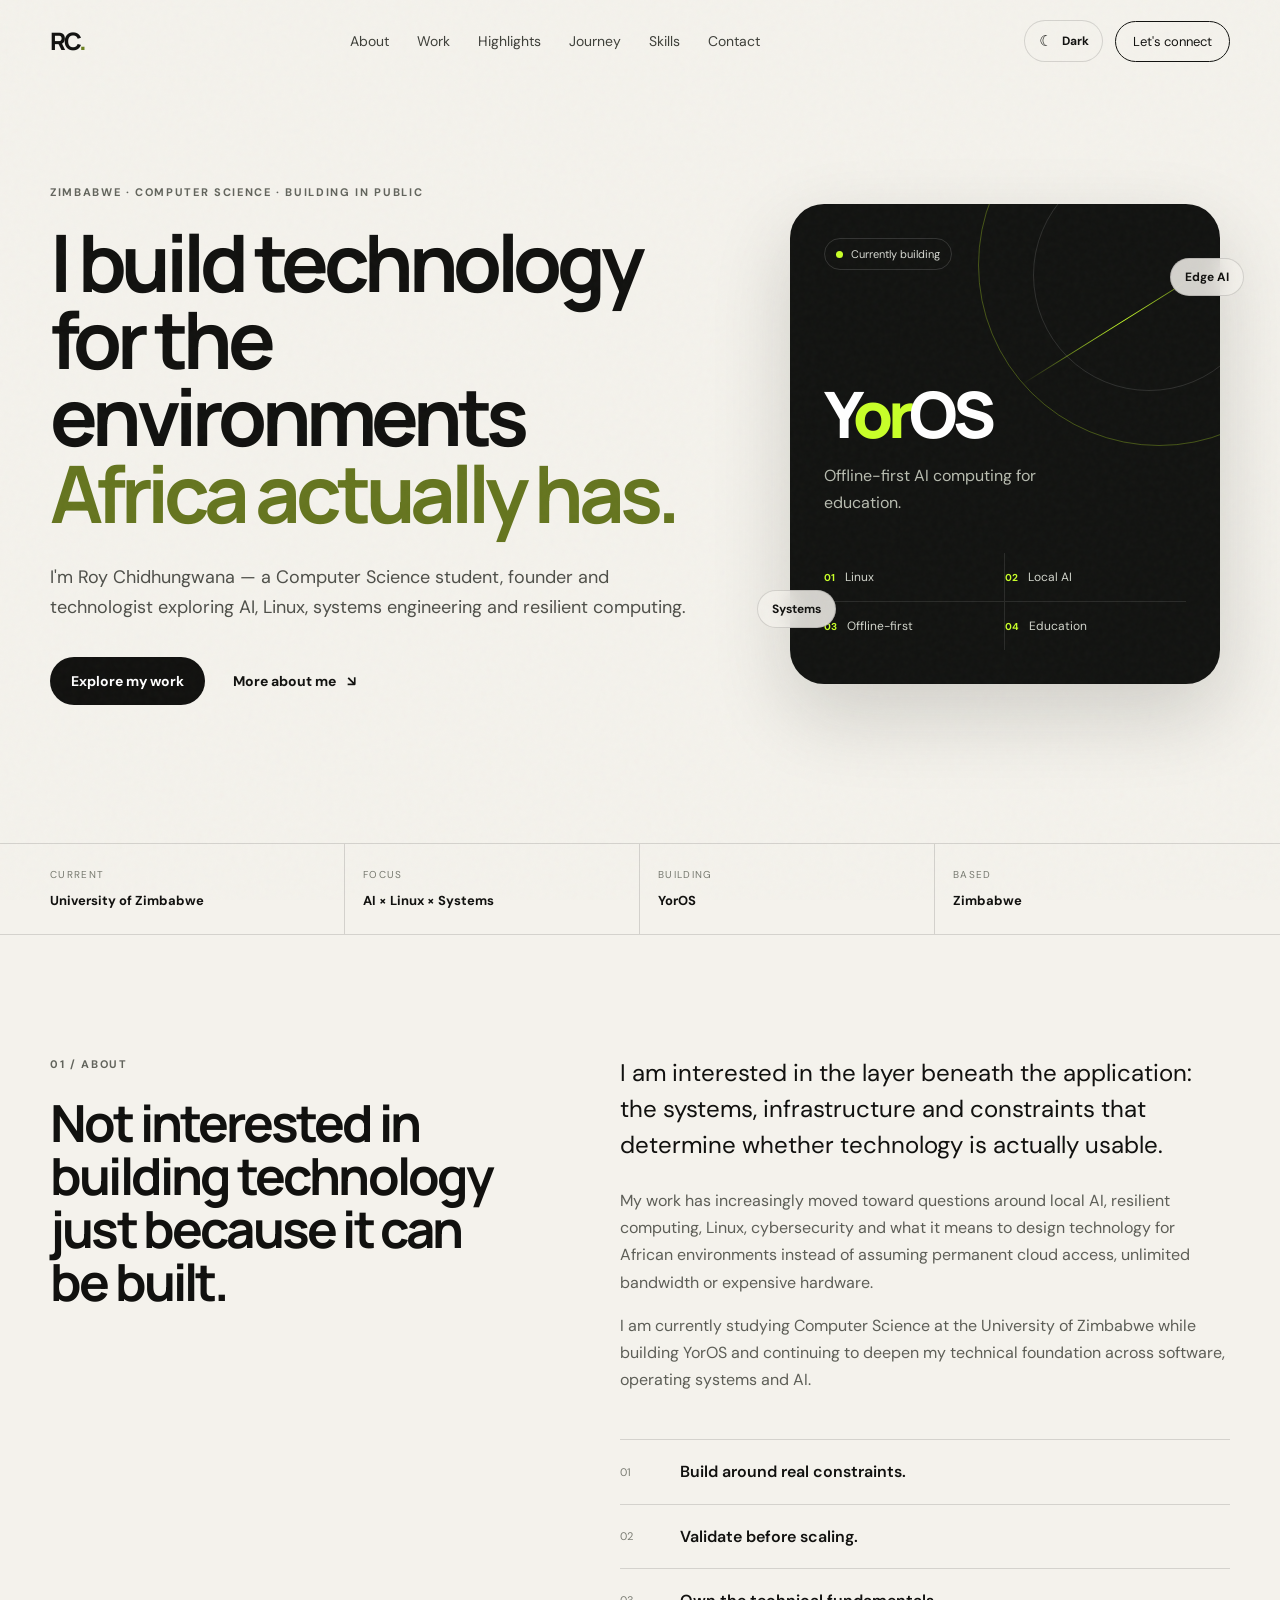
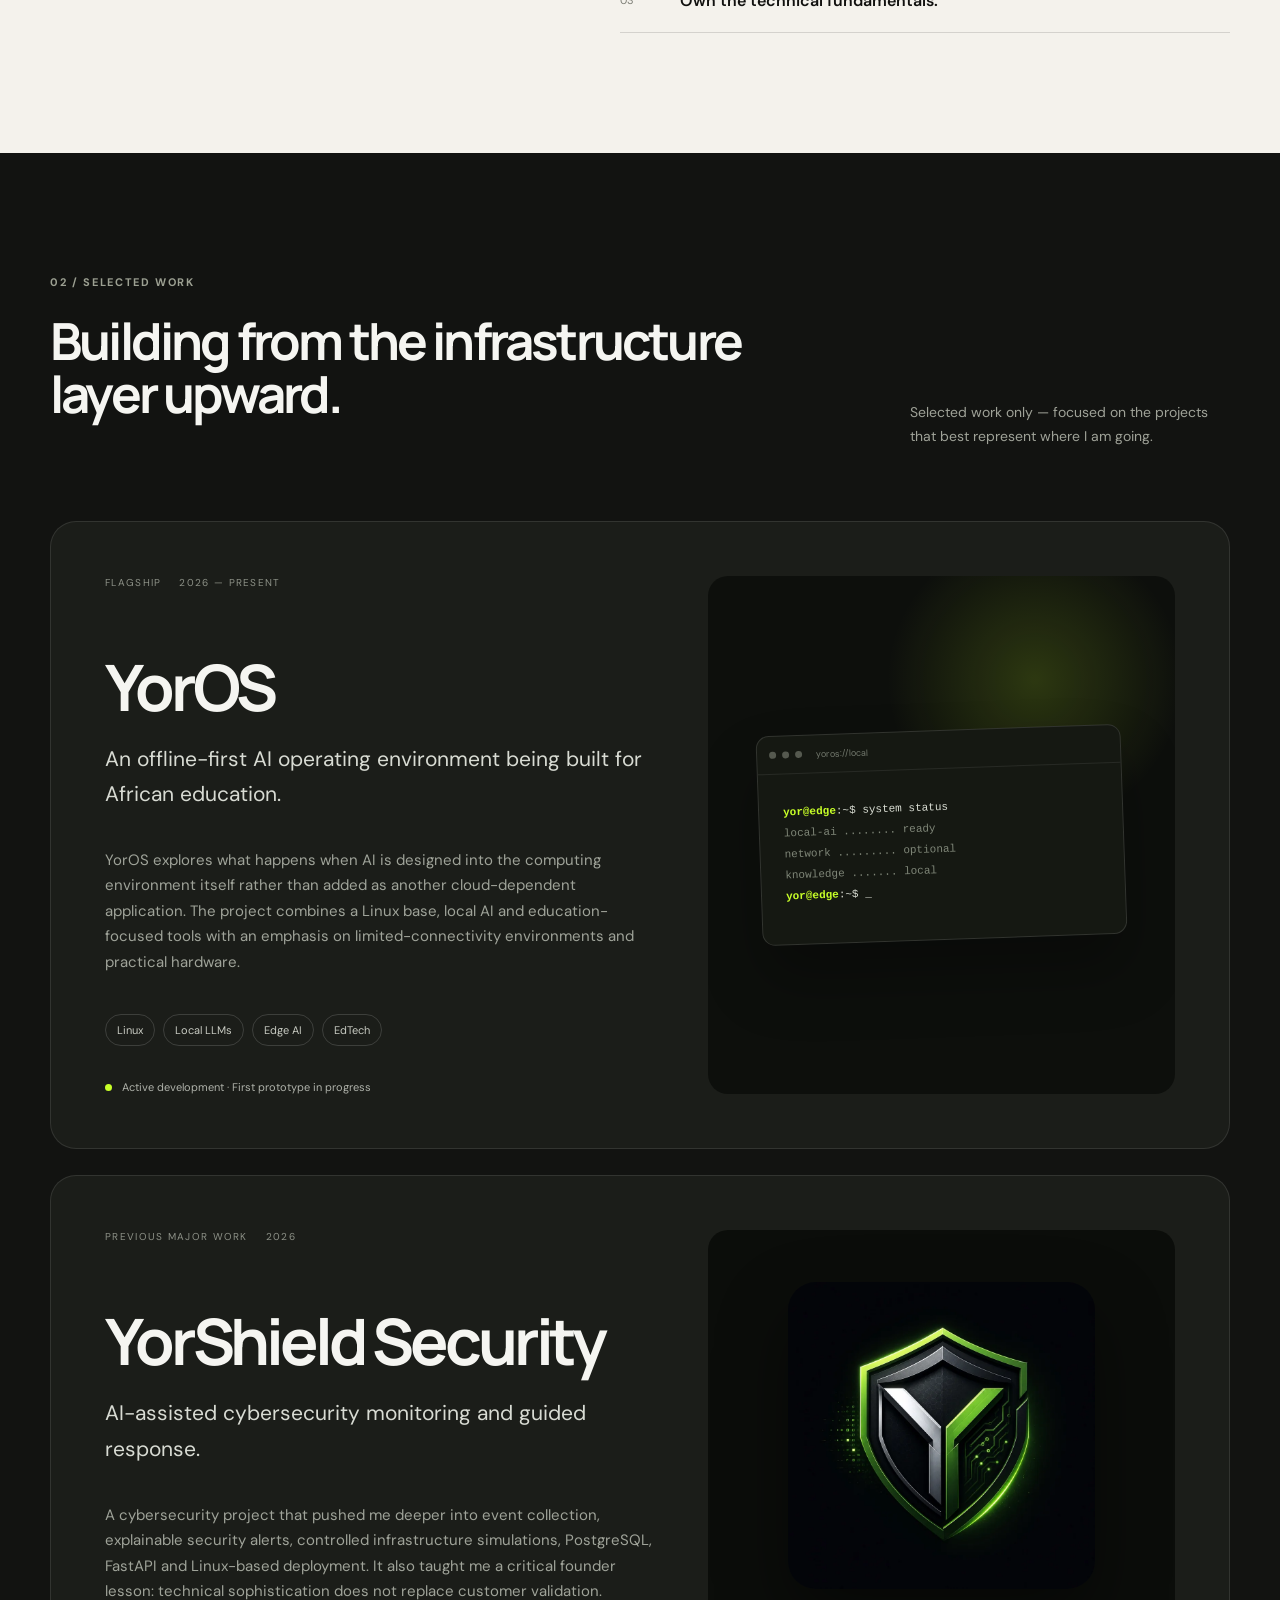
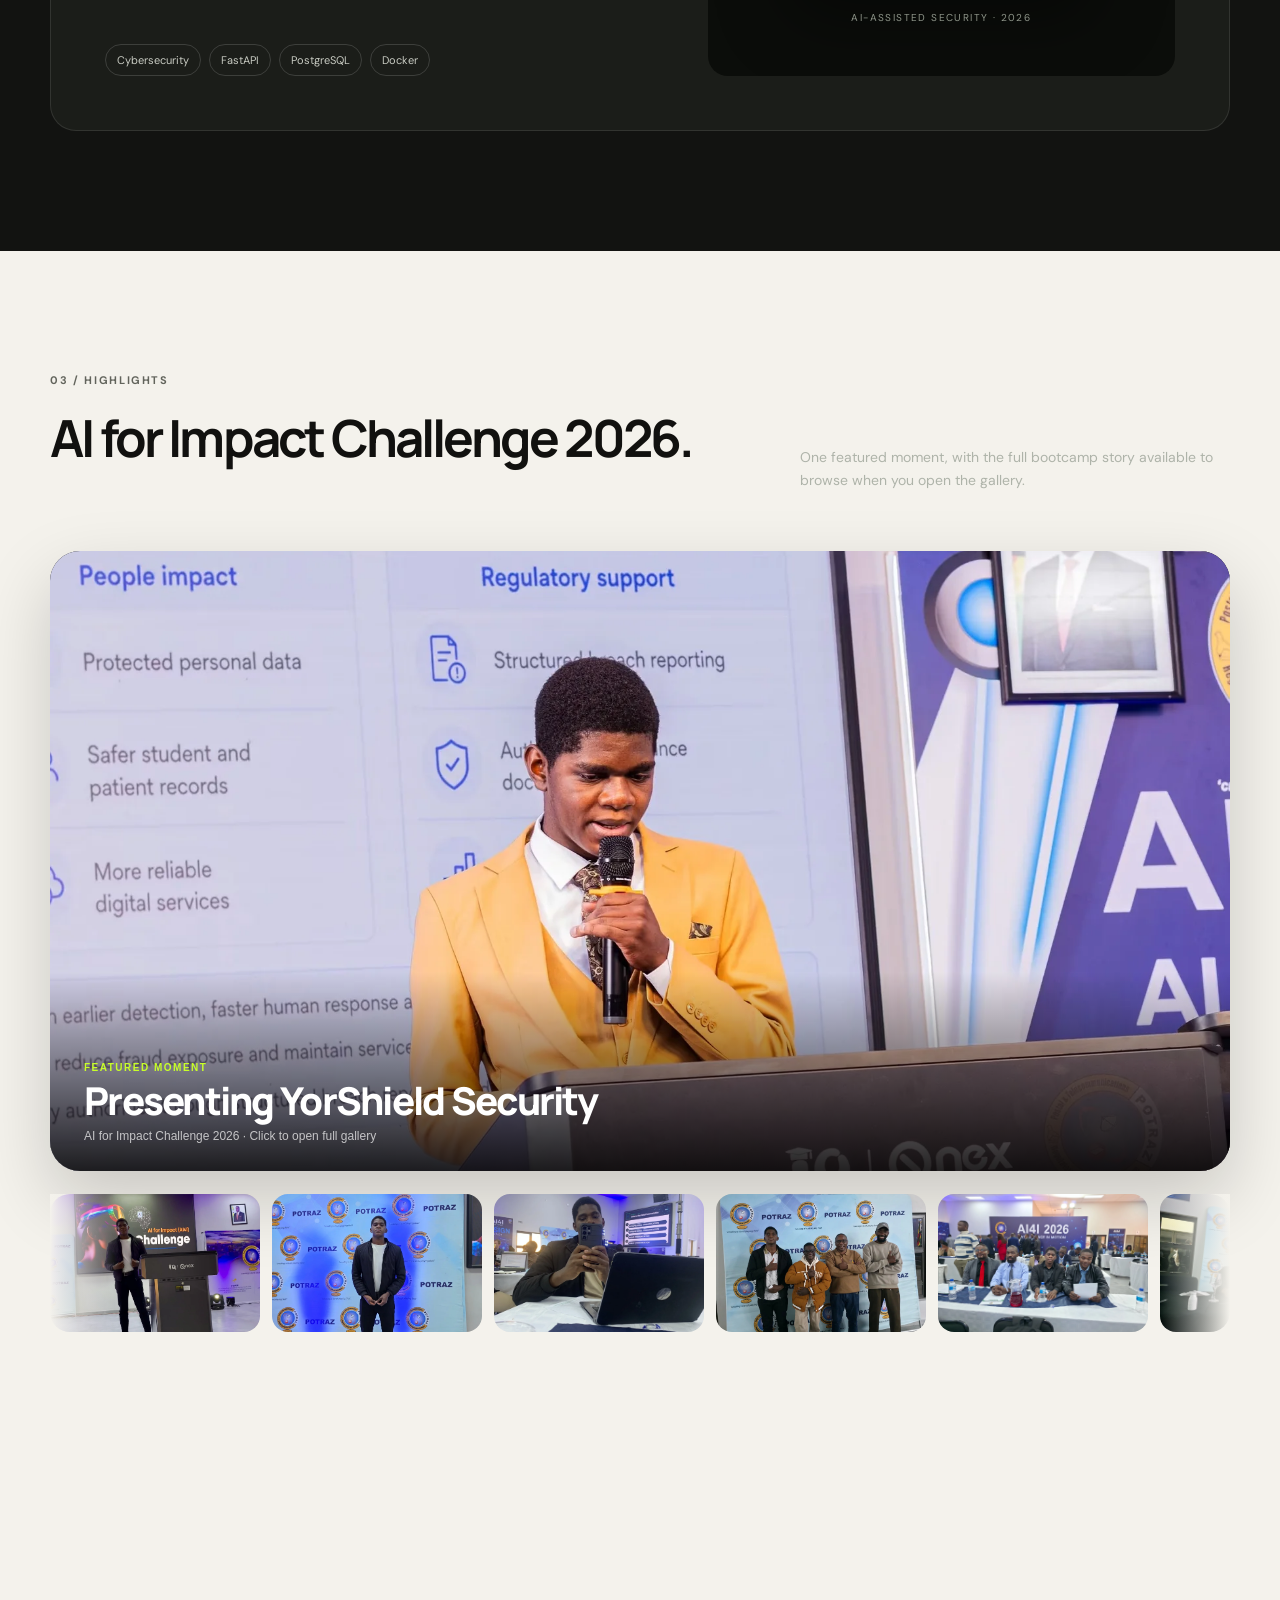
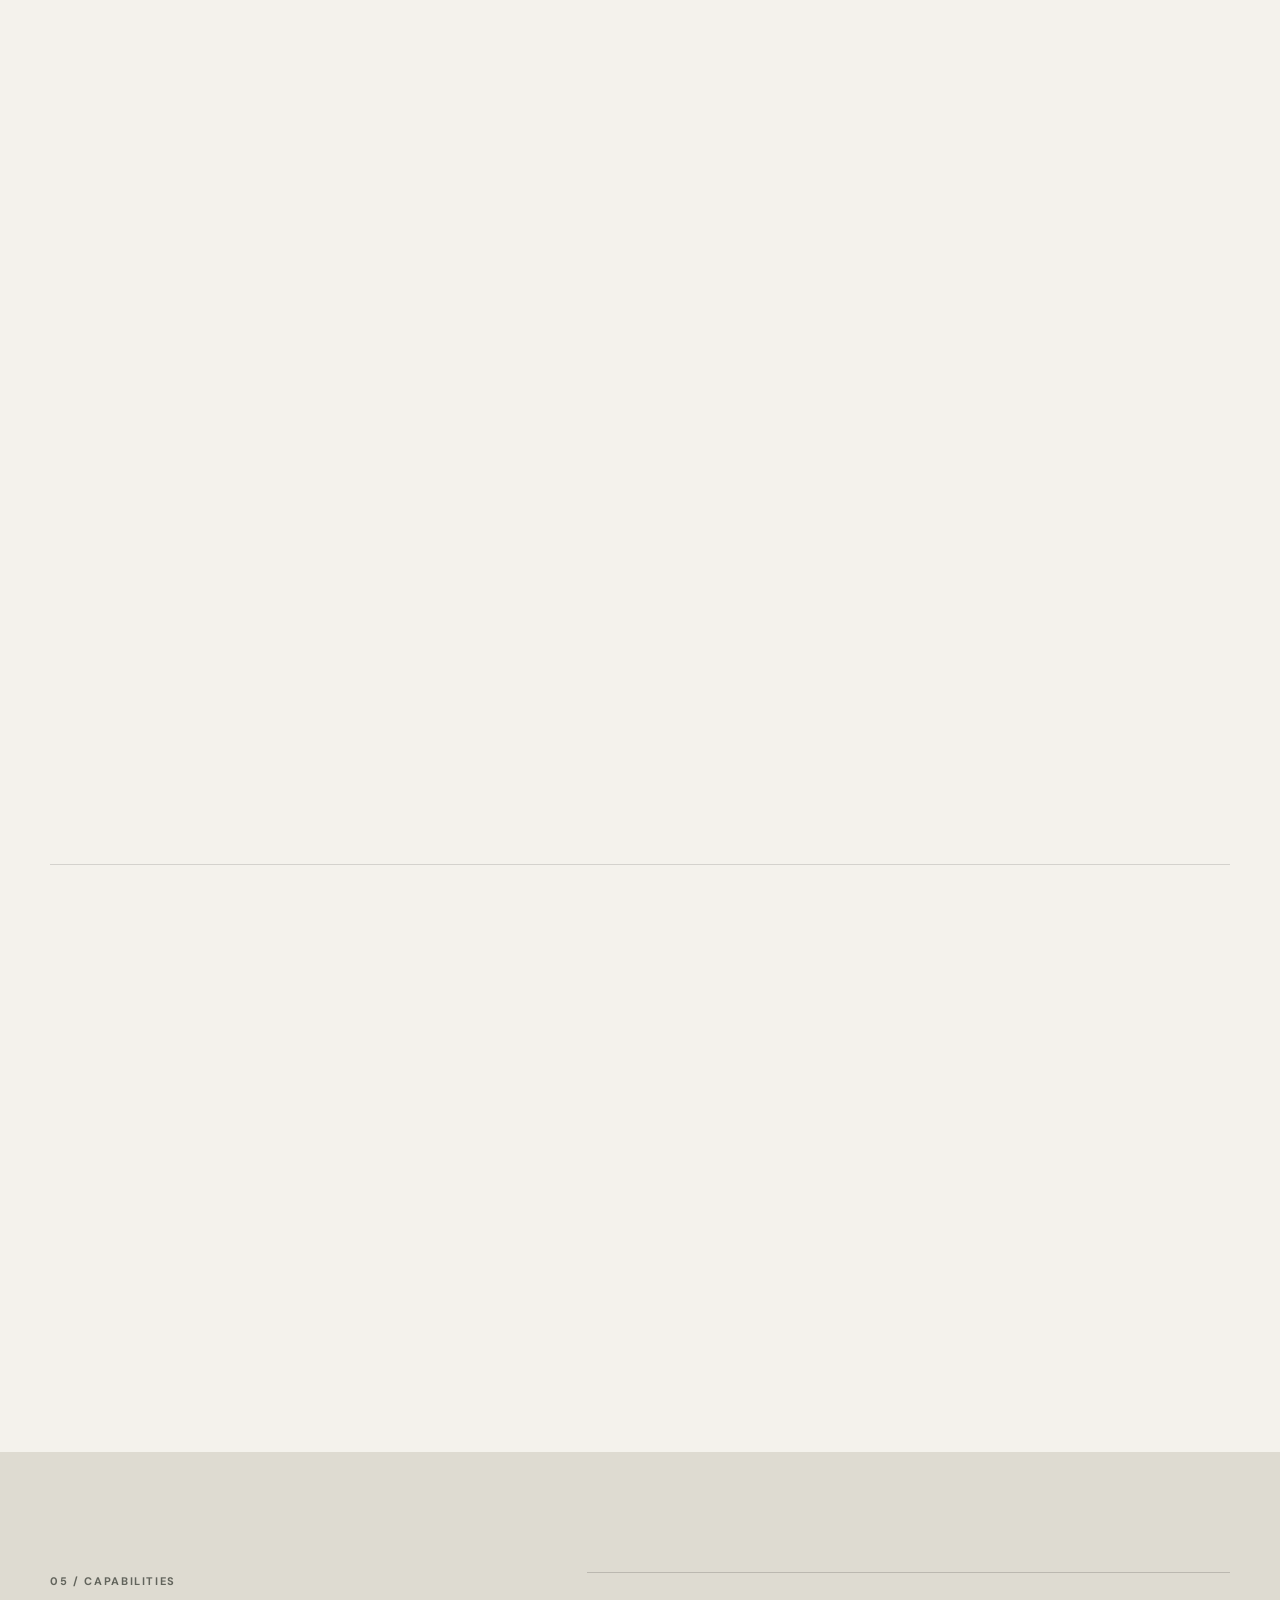
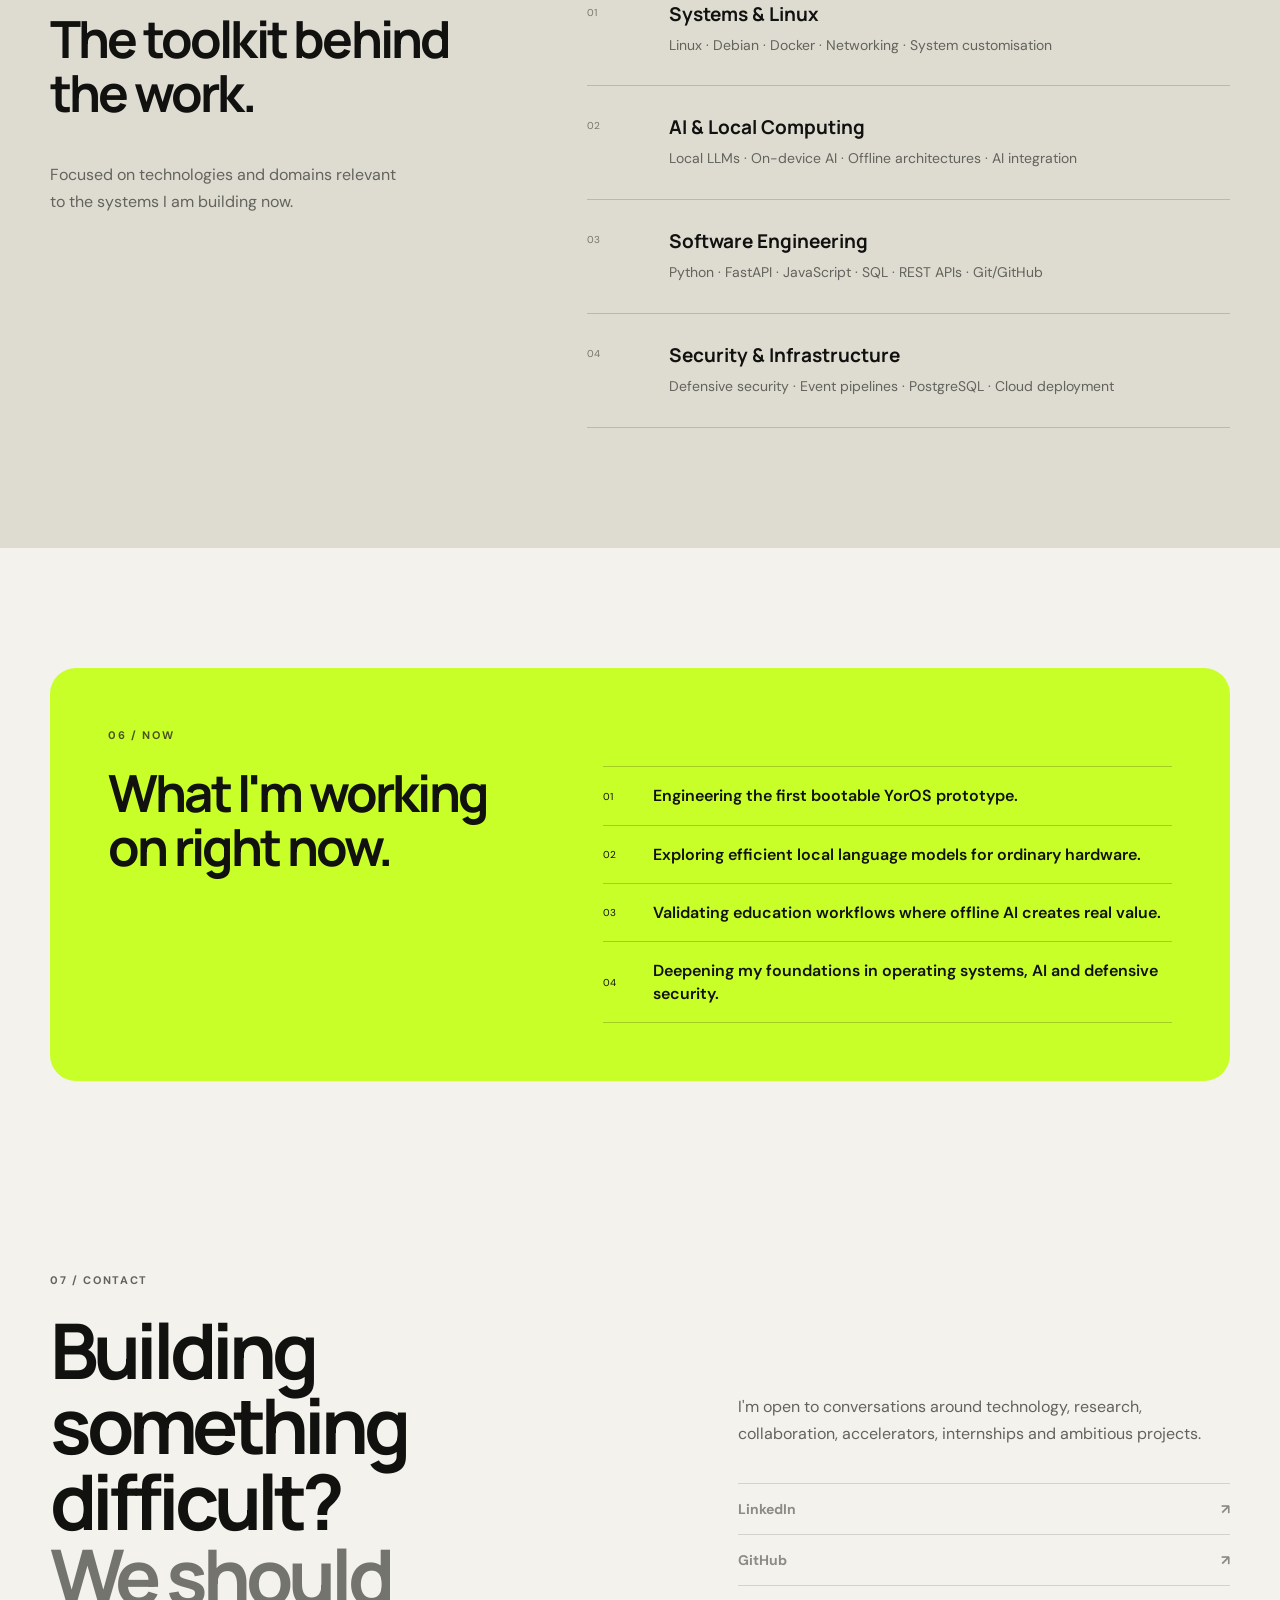
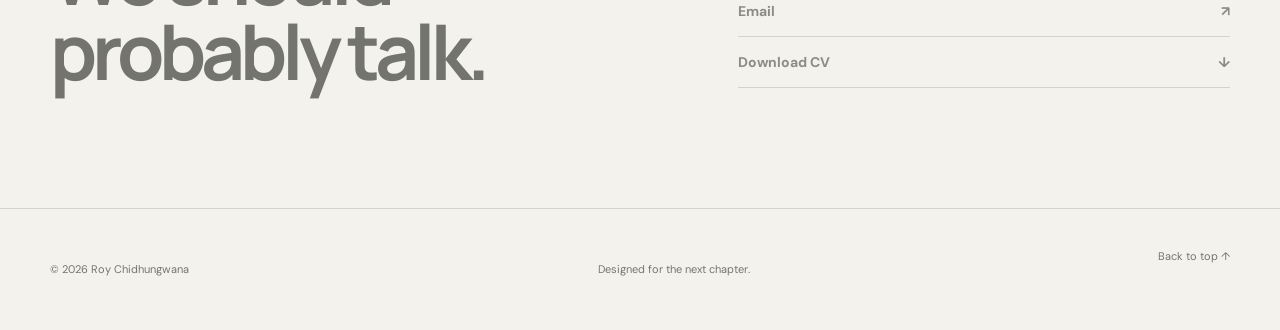
==== index.html @ 106168e7 "Add files via upload" ====
<!doctype html>
<html lang="en">
<head>
  <meta charset="utf-8" />
  <meta name="viewport" content="width=device-width, initial-scale=1" />
  <meta name="description" content="Roy Chidhungwana — Computer Science student, founder and technologist building AI, Linux and systems products for African contexts." />
  <meta name="theme-color" content="#0a0a0a" />
  <title>Roy Chidhungwana — Builder, Founder & Computer Science Student</title>
  <link rel="preconnect" href="https://fonts.googleapis.com">
  <link rel="preconnect" href="https://fonts.gstatic.com" crossorigin>
  <link href="https://fonts.googleapis.com/css2?family=DM+Sans:wght@400;500;600;700&family=Manrope:wght@500;600;700;800&display=swap" rel="stylesheet">
  <script>
    (() => {
      try {
        const saved = localStorage.getItem('roy-portfolio-theme');
        const preferred = saved || (window.matchMedia('(prefers-color-scheme: dark)').matches ? 'dark' : 'light');
        document.documentElement.dataset.theme = preferred;
      } catch (_) {
        document.documentElement.dataset.theme = 'light';
      }
    })();
  </script>
  <link rel="stylesheet" href="styles.css" />
</head>
<body>
  <div class="noise" aria-hidden="true"></div>

  <header class="site-header" id="top">
    <div class="container nav-wrap">
      <a class="brand" href="#top" aria-label="Roy Chidhungwana home">RC<span>.</span></a>
      <nav class="desktop-nav" aria-label="Primary navigation">
        <a href="#about">About</a>
        <a href="#work">Work</a>
        <a href="#highlights">Highlights</a>
        <a href="#journey">Journey</a>
        <a href="#skills">Skills</a>
        <a href="#contact">Contact</a>
      </nav>
      <div class="nav-actions">
        <button class="theme-toggle" id="themeToggle" type="button" aria-label="Toggle dark theme" title="Toggle dark theme">
          <span class="theme-icon" aria-hidden="true">◐</span>
          <span class="theme-label">Theme</span>
        </button>
        <a class="nav-cta" href="#contact">Let's connect</a>
      </div>
      <button class="menu-btn" aria-label="Open navigation" aria-expanded="false">
        <span></span><span></span>
      </button>
    </div>
    <div class="mobile-panel" aria-hidden="true">
      <a href="#about">About</a>
      <a href="#work">Work</a>
      <a href="#highlights">Highlights</a>
      <a href="#journey">Journey</a>
      <a href="#skills">Skills</a>
      <a href="#contact">Contact</a>
      <button class="theme-toggle mobile-theme-toggle" id="mobileThemeToggle" type="button" aria-label="Toggle dark theme">
        <span class="theme-icon" aria-hidden="true">◐</span>
        <span class="theme-label">Toggle theme</span>
      </button>
    </div>
  </header>

  <main>
    <section class="hero section-pad">
      <div class="container hero-grid">
        <div class="hero-copy reveal">
          <p class="eyebrow">Zimbabwe · Computer Science · Building in public</p>
          <h1>I build technology<br>for the environments<br><span>Africa actually has.</span></h1>
          <p class="hero-lede">I'm Roy Chidhungwana — a Computer Science student, founder and technologist exploring AI, Linux, systems engineering and resilient computing.</p>
          <div class="hero-actions">
            <a class="button primary" href="#work">Explore my work</a>
            <a class="button text" href="#about">More about me <span>↘</span></a>
          </div>
        </div>

        <div class="hero-visual reveal" aria-label="Current focus: YorOS">
          <div class="orbital-card">
            <div class="signal-line"></div>
            <div class="status-pill"><span class="pulse"></span> Currently building</div>
            <div class="os-mark">Y<span>or</span>OS</div>
            <p>Offline-first AI computing for education.</p>
            <div class="capability-grid">
              <div><strong>01</strong><span>Linux</span></div>
              <div><strong>02</strong><span>Local AI</span></div>
              <div><strong>03</strong><span>Offline-first</span></div>
              <div><strong>04</strong><span>Education</span></div>
            </div>
          </div>
          <div class="float-chip chip-one">Edge AI</div>
          <div class="float-chip chip-two">Systems</div>
        </div>
      </div>
    </section>

    <section class="proof-strip" aria-label="Profile highlights">
      <div class="container proof-grid">
        <div><span>Current</span><strong>University of Zimbabwe</strong></div>
        <div><span>Focus</span><strong>AI × Linux × Systems</strong></div>
        <div><span>Building</span><strong>YorOS</strong></div>
        <div><span>Based</span><strong>Zimbabwe</strong></div>
      </div>
    </section>

    <section class="about section-pad" id="about">
      <div class="container two-col">
        <div class="section-heading reveal">
          <p class="eyebrow">01 / About</p>
          <h2>Not interested in building technology just because it can be built.</h2>
        </div>
        <div class="about-copy reveal">
          <p class="lead">I am interested in the layer beneath the application: the systems, infrastructure and constraints that determine whether technology is actually usable.</p>
          <p>My work has increasingly moved toward questions around local AI, resilient computing, Linux, cybersecurity and what it means to design technology for African environments instead of assuming permanent cloud access, unlimited bandwidth or expensive hardware.</p>
          <p>I am currently studying Computer Science at the University of Zimbabwe while building YorOS and continuing to deepen my technical foundation across software, operating systems and AI.</p>
          <div class="principles">
            <div><span>01</span><p>Build around real constraints.</p></div>
            <div><span>02</span><p>Validate before scaling.</p></div>
            <div><span>03</span><p>Own the technical fundamentals.</p></div>
          </div>
        </div>
      </div>
    </section>

    <section class="work section-pad" id="work">
      <div class="container">
        <div class="section-heading work-heading reveal">
          <div>
            <p class="eyebrow">02 / Selected work</p>
            <h2>Building from the infrastructure layer upward.</h2>
          </div>
          <p>Selected work only — focused on the projects that best represent where I am going.</p>
        </div>

        <article class="project flagship reveal">
          <div class="project-copy">
            <div class="project-meta"><span>Flagship</span><span>2026 — Present</span></div>
            <h3>YorOS</h3>
            <p class="project-tagline">An offline-first AI operating environment being built for African education.</p>
            <p>YorOS explores what happens when AI is designed into the computing environment itself rather than added as another cloud-dependent application. The project combines a Linux base, local AI and education-focused tools with an emphasis on limited-connectivity environments and practical hardware.</p>
            <div class="tag-row">
              <span>Linux</span><span>Local LLMs</span><span>Edge AI</span><span>EdTech</span>
            </div>
            <div class="project-status"><span class="pulse"></span> Active development · First prototype in progress</div>
          </div>
          <div class="project-art yoros-art" aria-hidden="true">
            <div class="terminal-window">
              <div class="terminal-top"><i></i><i></i><i></i><span>yoros://local</span></div>
              <div class="terminal-body">
                <p><b>yor@edge</b>:~$ system status</p>
                <p class="muted">local-ai ........ ready</p>
                <p class="muted">network ......... optional</p>
                <p class="muted">knowledge ....... local</p>
                <p><b>yor@edge</b>:~$ <span class="cursor">_</span></p>
              </div>
            </div>
          </div>
        </article>

        <article class="project secondary reveal">
          <div class="project-copy">
            <div class="project-meta"><span>Previous major work</span><span>2026</span></div>
            <h3>YorShield Security</h3>
            <p class="project-tagline">AI-assisted cybersecurity monitoring and guided response.</p>
            <p>A cybersecurity project that pushed me deeper into event collection, explainable security alerts, controlled infrastructure simulations, PostgreSQL, FastAPI and Linux-based deployment. It also taught me a critical founder lesson: technical sophistication does not replace customer validation.</p>
            <div class="tag-row">
              <span>Cybersecurity</span><span>FastAPI</span><span>PostgreSQL</span><span>Docker</span>
            </div>
          </div>
          <div class="project-art shield-art">
            <img class="yorshield-logo" src="assets/yorshield-logo.webp" alt="YorShield Security logo" loading="lazy" />
            <div class="logo-caption">AI-assisted security · 2026</div>
          </div>
        </article>
      </div>
    </section>

    <section class="highlights section-pad" id="highlights">
      <div class="container">
        <div class="section-heading highlight-heading reveal">
          <div>
            <p class="eyebrow">03 / Highlights</p>
            <h2>AI for Impact Challenge 2026.</h2>
          </div>
          <p>One featured moment, with the full bootcamp story available to browse when you open the gallery.</p>
        </div>

        <div class="bootcamp-showcase reveal">
          <button class="bootcamp-feature" type="button" data-gallery="bootcamp" data-gallery-index="0" aria-label="Open AI for Impact bootcamp gallery">
            <img src="assets/bootcamp-stage.webp" alt="Roy presenting YorShield Security at the AI for Impact Challenge" />
            <span class="feature-overlay">
              <span class="feature-kicker">Featured moment</span>
              <strong>Presenting YorShield Security</strong>
              <small>AI for Impact Challenge 2026 · Click to open full gallery</small>
            </span>
          </button>

          <div class="reel-shell" aria-label="AI for Impact photo reel">
            <div class="reel-fade reel-fade-left" aria-hidden="true"></div>
            <div class="photo-reel" id="photoReel">
              <div class="photo-reel-track">
                <button class="reel-thumb" type="button" data-gallery="bootcamp" data-gallery-index="1"><img src="assets/bootcamp-challenge.webp" alt="Roy at the AI for Impact Challenge venue" loading="lazy"></button>
                <button class="reel-thumb" type="button" data-gallery="bootcamp" data-gallery-index="2"><img src="assets/bootcamp-potraz.webp" alt="Roy at POTRAZ during AI4I 2026" loading="lazy"></button>
                <button class="reel-thumb" type="button" data-gallery="bootcamp" data-gallery-index="3"><img src="assets/bootcamp-working.webp" alt="Roy working during an AI4I bootcamp session" loading="lazy"></button>
                <button class="reel-thumb" type="button" data-gallery="bootcamp" data-gallery-index="4"><img src="assets/bootcamp-group.webp" alt="Roy with fellow AI4I participants" loading="lazy"></button>
                <button class="reel-thumb" type="button" data-gallery="bootcamp" data-gallery-index="5"><img src="assets/ai4i-session-front.webp" alt="Roy seated during an AI4I programme session" loading="lazy"></button>
                <button class="reel-thumb" type="button" data-gallery="bootcamp" data-gallery-index="6"><img src="assets/ai4i-dinner-three.webp" alt="Roy with fellow participants during AI4I 2026" loading="lazy"></button>
                <button class="reel-thumb" type="button" data-gallery="bootcamp" data-gallery-index="7"><img src="assets/ai4i-session-wide.webp" alt="AI4I 2026 programme environment" loading="lazy"></button>
                <button class="reel-thumb" type="button" data-gallery="bootcamp" data-gallery-index="8"><img src="assets/ai4i-dinner-four.webp" alt="Roy networking with fellow participants during AI4I 2026" loading="lazy"></button>

                <button class="reel-thumb reel-clone" type="button" data-gallery="bootcamp" data-gallery-index="1" aria-hidden="true" tabindex="-1"><img src="assets/bootcamp-challenge.webp" alt="" loading="lazy"></button>
                <button class="reel-thumb reel-clone" type="button" data-gallery="bootcamp" data-gallery-index="2" aria-hidden="true" tabindex="-1"><img src="assets/bootcamp-potraz.webp" alt="" loading="lazy"></button>
                <button class="reel-thumb reel-clone" type="button" data-gallery="bootcamp" data-gallery-index="3" aria-hidden="true" tabindex="-1"><img src="assets/bootcamp-working.webp" alt="" loading="lazy"></button>
                <button class="reel-thumb reel-clone" type="button" data-gallery="bootcamp" data-gallery-index="4" aria-hidden="true" tabindex="-1"><img src="assets/bootcamp-group.webp" alt="" loading="lazy"></button>
                <button class="reel-thumb reel-clone" type="button" data-gallery="bootcamp" data-gallery-index="5" aria-hidden="true" tabindex="-1"><img src="assets/ai4i-session-front.webp" alt="" loading="lazy"></button>
                <button class="reel-thumb reel-clone" type="button" data-gallery="bootcamp" data-gallery-index="6" aria-hidden="true" tabindex="-1"><img src="assets/ai4i-dinner-three.webp" alt="" loading="lazy"></button>
                <button class="reel-thumb reel-clone" type="button" data-gallery="bootcamp" data-gallery-index="7" aria-hidden="true" tabindex="-1"><img src="assets/ai4i-session-wide.webp" alt="" loading="lazy"></button>
                <button class="reel-thumb reel-clone" type="button" data-gallery="bootcamp" data-gallery-index="8" aria-hidden="true" tabindex="-1"><img src="assets/ai4i-dinner-four.webp" alt="" loading="lazy"></button>
              </div>
            </div>
            <div class="reel-fade reel-fade-right" aria-hidden="true"></div>
          </div>
        </div>

        <div class="recognition-block reveal">
          <div class="recognition-copy">
            <p class="eyebrow">Recognition</p>
            <h3>YorShield Security</h3>
            <p>Certificate of Appreciation presented for YorShield Security's contribution as an innovator during the AI for Impact Challenge 2026.</p>
            <div class="recognition-meta"><span>31 July 2026</span><span>POTRAZ · AI4I</span></div>
          </div>
          <button class="certificate-feature" type="button" data-gallery="certificate" data-gallery-index="0" aria-label="Open YorShield certificate">
            <img src="assets/yorshield-certificate.webp" alt="Certificate of Appreciation presented to YorShield Security" loading="lazy">
            <span>View certificate ↗</span>
          </button>
        </div>
      </div>
    </section>

    <section class="journey section-pad" id="journey">
      <div class="container">
        <div class="section-heading reveal">
          <p class="eyebrow">04 / Journey</p>
          <h2>A trajectory, not a project dump.</h2>
        </div>
        <div class="timeline">
          <div class="timeline-item reveal">
            <div class="timeline-year">2026</div>
            <div class="timeline-body">
              <h3>University of Zimbabwe</h3>
              <p>Beginning formal Computer Science studies while continuing independent technical work across AI, Linux and systems engineering.</p>
            </div>
          </div>
          <div class="timeline-item reveal">
            <div class="timeline-year">2026</div>
            <div class="timeline-body">
              <h3>AI for Impact Challenge Bootcamp</h3>
              <p>Participated in the 2026 AI for Impact Challenge Bootcamp, working around technology deployment and African problem contexts.</p>
            </div>
          </div>
          <div class="timeline-item reveal">
            <div class="timeline-year">2026</div>
            <div class="timeline-body">
              <h3>YorShield Security</h3>
              <p>Built a substantial cybersecurity prototype and learned first-hand why product validation must develop alongside engineering.</p>
            </div>
          </div>
          <div class="timeline-item reveal">
            <div class="timeline-year">Now</div>
            <div class="timeline-body">
              <h3>Building YorOS</h3>
              <p>Combining Linux, on-device AI and systems thinking into an offline-first computing platform, starting with education.</p>
            </div>
          </div>
        </div>
      </div>
    </section>

    <section class="skills section-pad" id="skills">
      <div class="container skills-grid">
        <div class="section-heading reveal">
          <p class="eyebrow">05 / Capabilities</p>
          <h2>The toolkit behind the work.</h2>
          <p class="section-note">Focused on technologies and domains relevant to the systems I am building now.</p>
        </div>
        <div class="skill-groups reveal">
          <div class="skill-group">
            <span class="skill-no">01</span>
            <div><h3>Systems & Linux</h3><p>Linux · Debian · Docker · Networking · System customisation</p></div>
          </div>
          <div class="skill-group">
            <span class="skill-no">02</span>
            <div><h3>AI & Local Computing</h3><p>Local LLMs · On-device AI · Offline architectures · AI integration</p></div>
          </div>
          <div class="skill-group">
            <span class="skill-no">03</span>
            <div><h3>Software Engineering</h3><p>Python · FastAPI · JavaScript · SQL · REST APIs · Git/GitHub</p></div>
          </div>
          <div class="skill-group">
            <span class="skill-no">04</span>
            <div><h3>Security & Infrastructure</h3><p>Defensive security · Event pipelines · PostgreSQL · Cloud deployment</p></div>
          </div>
        </div>
      </div>
    </section>

    <section class="now section-pad">
      <div class="container now-card reveal">
        <p class="eyebrow">06 / Now</p>
        <div class="now-grid">
          <h2>What I'm working on right now.</h2>
          <div class="now-list">
            <div><span>01</span><p>Engineering the first bootable YorOS prototype.</p></div>
            <div><span>02</span><p>Exploring efficient local language models for ordinary hardware.</p></div>
            <div><span>03</span><p>Validating education workflows where offline AI creates real value.</p></div>
            <div><span>04</span><p>Deepening my foundations in operating systems, AI and defensive security.</p></div>
          </div>
        </div>
      </div>
    </section>

    <section class="contact section-pad" id="contact">
      <div class="container contact-grid reveal">
        <div>
          <p class="eyebrow">07 / Contact</p>
          <h2>Building something difficult?<br><span>We should probably talk.</span></h2>
        </div>
        <div class="contact-side">
          <p>I'm open to conversations around technology, research, collaboration, accelerators, internships and ambitious projects.</p>
          <div class="contact-links">
            <!-- Replace # with your actual URLs before publishing -->
            <a href="#" data-placeholder="true">LinkedIn <span>↗</span></a>
            <a href="#" data-placeholder="true">GitHub <span>↗</span></a>
            <a href="#" data-placeholder="true">Email <span>↗</span></a>
            <a href="#" data-placeholder="true">Download CV <span>↓</span></a>
          </div>
        </div>
      </div>
    </section>
  </main>

  <footer>
    <div class="container footer-wrap">
      <p>© <span id="year"></span> Roy Chidhungwana</p>
      <p>Designed for the next chapter.</p>
      <a href="#top">Back to top ↑</a>
    </div>
  </footer>

  <div class="lightbox" id="lightbox" aria-hidden="true" role="dialog" aria-modal="true" aria-label="Gallery viewer">
    <button class="lightbox-close" type="button" aria-label="Close gallery">×</button>
    <button class="lightbox-nav lightbox-prev" type="button" aria-label="Previous image">‹</button>
    <div class="lightbox-content">
      <div class="lightbox-stage">
        <img id="lightboxImage" src="" alt="" />
      </div>
      <div class="lightbox-info">
        <p id="lightboxCaption"></p>
        <span id="lightboxCounter"></span>
      </div>
      <div class="lightbox-thumbs" id="lightboxThumbs" aria-label="Gallery thumbnails"></div>
    </div>
    <button class="lightbox-nav lightbox-next" type="button" aria-label="Next image">›</button>
  </div>

  <script src="script.js"></script>
</body>
</html>
---- styles.css ----
:root {
  --bg: #f4f2ec;
  --ink: #11110f;
  --muted: #676760;
  --line: rgba(17, 17, 15, 0.14);
  --panel: #e9e6dd;
  --acid: #c8ff28;
  --dark: #121311;
  --dark-2: #1b1d19;
  --max: 1180px;
  --radius: 26px;
}

* { box-sizing: border-box; }
html { scroll-behavior: smooth; }
body {
  margin: 0;
  background: var(--bg);
  color: var(--ink);
  font-family: "DM Sans", system-ui, sans-serif;
  -webkit-font-smoothing: antialiased;
}
body.menu-open { overflow: hidden; }
a { color: inherit; text-decoration: none; }
p { line-height: 1.7; }
.container { width: min(calc(100% - 40px), var(--max)); margin-inline: auto; }
.section-pad { padding: 120px 0; }
.noise {
  position: fixed; inset: 0; pointer-events: none; opacity: .035; z-index: 100;
  background-image: url("data:image/svg+xml,%3Csvg viewBox='0 0 180 180' xmlns='http://www.w3.org/2000/svg'%3E%3Cfilter id='n'%3E%3CfeTurbulence type='fractalNoise' baseFrequency='.88' numOctaves='4' stitchTiles='stitch'/%3E%3C/filter%3E%3Crect width='100%25' height='100%25' filter='url(%23n)' opacity='.8'/%3E%3C/svg%3E");
}

.site-header {
  position: sticky; top: 0; z-index: 50; border-bottom: 1px solid transparent;
  backdrop-filter: blur(16px); transition: .3s ease; background: rgba(244,242,236,.76);
}
.site-header.scrolled { border-color: var(--line); }
.nav-wrap { height: 82px; display: flex; align-items: center; justify-content: space-between; }
.brand { font: 800 24px/1 "Manrope", sans-serif; letter-spacing: -.06em; }
.brand span { color: #6b7f1f; }
.desktop-nav { display: flex; gap: 28px; font-size: 14px; color: #3e3f39; }
.desktop-nav a, .nav-cta { transition: opacity .2s ease; }
.desktop-nav a:hover, .nav-cta:hover { opacity: .55; }
.nav-cta { font-size: 13px; border: 1px solid var(--ink); padding: 11px 17px; border-radius: 999px; }
.menu-btn, .mobile-panel { display: none; }

.hero { padding-top: 82px; min-height: 760px; display: flex; align-items: center; }
.hero-grid { display: grid; grid-template-columns: 1.18fr .82fr; gap: 80px; align-items: center; }
.eyebrow { margin: 0 0 22px; text-transform: uppercase; letter-spacing: .15em; font-size: 11px; font-weight: 700; color: #62645c; }
h1, h2, h3 { font-family: "Manrope", sans-serif; margin-top: 0; }
h1 { font-size: clamp(54px, 6.2vw, 92px); line-height: .97; letter-spacing: -.066em; margin-bottom: 30px; }
h1 span { color: #65751f; }
.hero-lede { font-size: 18px; color: #4e4f49; max-width: 660px; margin-bottom: 34px; }
.hero-actions { display: flex; align-items: center; gap: 28px; }
.button { font-size: 14px; font-weight: 700; }
.button.primary { background: var(--ink); color: white; padding: 15px 21px; border-radius: 999px; }
.button.text span { margin-left: 8px; }
.hero-visual { position: relative; min-height: 500px; display: grid; place-items: center; }
.orbital-card {
  width: min(100%, 430px); min-height: 480px; border-radius: 34px; background: var(--dark); color: white;
  padding: 34px; position: relative; overflow: hidden; box-shadow: 0 30px 80px rgba(17,17,15,.16);
}
.orbital-card::before { content:""; position:absolute; width:360px; height:360px; border:1px solid rgba(200,255,40,.28); border-radius:50%; top:-120px; right:-120px; }
.orbital-card::after { content:""; position:absolute; width:230px; height:230px; border:1px solid rgba(255,255,255,.12); border-radius:50%; top:-45px; right:-45px; }
.signal-line { position:absolute; width:240px; height:1px; background:linear-gradient(90deg,transparent,var(--acid),transparent); transform:rotate(-32deg); top:116px; right:-24px; }
.status-pill { display:inline-flex; align-items:center; gap:8px; border:1px solid rgba(255,255,255,.14); border-radius:999px; padding:8px 11px; font-size:11px; color:#d8dad3; }
.pulse { display:inline-block; width:7px; height:7px; border-radius:50%; background:var(--acid); box-shadow:0 0 0 0 rgba(200,255,40,.4); animation:pulse 2s infinite; }
@keyframes pulse { 70% { box-shadow:0 0 0 8px rgba(200,255,40,0); } 100% { box-shadow:0 0 0 0 rgba(200,255,40,0); } }
.os-mark { margin-top: 112px; font:800 64px/1 "Manrope",sans-serif; letter-spacing:-.08em; }
.os-mark span { color:var(--acid); }
.orbital-card > p { color:#b8bcb0; max-width:250px; }
.capability-grid { display:grid; grid-template-columns:1fr 1fr; gap:1px; background:rgba(255,255,255,.1); position:absolute; left:34px; right:34px; bottom:34px; }
.capability-grid div { background:var(--dark); padding:16px 0; display:flex; align-items:center; gap:10px; }
.capability-grid strong { font-size:10px; color:var(--acid); }
.capability-grid span { font-size:12px; color:#d2d5cc; }
.float-chip { position:absolute; border:1px solid var(--line); background:rgba(244,242,236,.86); backdrop-filter:blur(10px); padding:10px 14px; border-radius:999px; font-size:12px; font-weight:700; }
.chip-one { right:-14px; top:64px; }
.chip-two { left:-22px; bottom:66px; }

.proof-strip { border-top:1px solid var(--line); border-bottom:1px solid var(--line); }
.proof-grid { display:grid; grid-template-columns:repeat(4,1fr); }
.proof-grid div { padding:24px 18px; border-right:1px solid var(--line); }
.proof-grid div:first-child { padding-left:0; }
.proof-grid div:last-child { border-right:0; }
.proof-grid span { display:block; font-size:10px; text-transform:uppercase; letter-spacing:.13em; color:#77796f; margin-bottom:8px; }
.proof-grid strong { font-size:13px; }

.two-col { display:grid; grid-template-columns:.86fr 1.14fr; gap:110px; }
.section-heading h2 { font-size:clamp(38px,4vw,62px); line-height:1.04; letter-spacing:-.055em; max-width:700px; }
.about-copy .lead { font-size:24px; line-height:1.5; color:var(--ink); margin-top:0; }
.about-copy > p:not(.lead) { color:#5d5e57; font-size:16px; }
.principles { margin-top:46px; border-top:1px solid var(--line); }
.principles div { display:grid; grid-template-columns:60px 1fr; align-items:center; border-bottom:1px solid var(--line); }
.principles span { font-size:11px; color:#7b7d74; }
.principles p { margin:18px 0; font-weight:600; }

.work { background:var(--dark); color:#f5f5f1; }
.work .eyebrow { color:#9ca092; }
.work-heading { display:flex; justify-content:space-between; gap:60px; align-items:end; margin-bottom:58px; }
.work-heading > p { color:#9fa298; max-width:320px; font-size:14px; }
.project { display:grid; grid-template-columns:1.08fr .92fr; gap:54px; min-height:520px; padding:54px; border-radius:var(--radius); background:var(--dark-2); border:1px solid rgba(255,255,255,.1); margin-top:26px; }
.project.secondary { min-height:430px; }
.project-copy { display:flex; flex-direction:column; justify-content:center; }
.project-meta { display:flex; gap:18px; font-size:10px; text-transform:uppercase; letter-spacing:.13em; color:#8d9187; margin-bottom:54px; }
.project h3 { font-size:clamp(46px,5vw,74px); letter-spacing:-.065em; margin-bottom:12px; }
.project-tagline { font-size:21px; color:#d8dbd3; max-width:630px; margin:0 0 20px; }
.project-copy > p:not(.project-tagline) { color:#9fa399; max-width:620px; font-size:15px; }
.tag-row { display:flex; flex-wrap:wrap; gap:8px; margin-top:24px; }
.tag-row span { border:1px solid rgba(255,255,255,.15); padding:8px 11px; border-radius:999px; font-size:11px; color:#c8cbc2; }
.project-status { margin-top:34px; font-size:11px; color:#afb2aa; display:flex; align-items:center; gap:10px; }
.project-art { min-height:100%; border-radius:20px; background:#10120e; display:grid; place-items:center; position:relative; overflow:hidden; }
.yoros-art { background:radial-gradient(circle at 70% 20%,rgba(200,255,40,.17),transparent 28%),#0d0f0c; }
.terminal-window { width:78%; background:#151812; border:1px solid rgba(255,255,255,.12); border-radius:13px; overflow:hidden; box-shadow:0 35px 60px rgba(0,0,0,.28); transform:rotate(-2deg); }
.terminal-top { height:38px; display:flex; align-items:center; gap:6px; border-bottom:1px solid rgba(255,255,255,.08); padding:0 12px; }
.terminal-top i { width:7px; height:7px; border-radius:50%; background:#55594f; }
.terminal-top span { margin-left:8px; font-size:9px; color:#73796e; }
.terminal-body { padding:28px 24px 38px; font-family:ui-monospace,SFMono-Regular,Menlo,monospace; font-size:11px; }
.terminal-body p { line-height:1.9; margin:0; color:#d9ddd3; }
.terminal-body b { color:var(--acid); }
.terminal-body .muted { color:#7f8678; }
.cursor { animation:blink 1s step-end infinite; }
@keyframes blink {50%{opacity:0}}
.shield-art { background:radial-gradient(circle,rgba(200,255,40,.08),transparent 44%),#0d0f0c; }
.radar { width:290px; height:290px; border-radius:50%; position:relative; border:1px solid rgba(200,255,40,.14); }
.ring { position:absolute; border:1px solid rgba(200,255,40,.12); border-radius:50%; inset:14%; }
.r2 { inset:29%; }.r3{inset:44%;}
.sweep { position:absolute; left:50%; top:50%; width:42%; height:1px; background:linear-gradient(90deg,var(--acid),transparent); transform-origin:left; animation:sweep 5s linear infinite; }
@keyframes sweep {to{transform:rotate(360deg)}}
.dot { width:7px; height:7px; border-radius:50%; background:var(--acid); position:absolute; box-shadow:0 0 16px rgba(200,255,40,.6); }
.d1{left:32%;top:30%}.d2{right:24%;top:46%}.d3{left:48%;bottom:22%}
.radar-label { position:absolute; left:50%; transform:translateX(-50%); bottom:-54px; width:240px; text-align:center; font-size:9px; text-transform:uppercase; letter-spacing:.13em; color:#72786d; }

.journey .section-heading { margin-bottom:58px; }
.timeline { border-top:1px solid var(--line); }
.timeline-item { display:grid; grid-template-columns:180px 1fr; border-bottom:1px solid var(--line); padding:34px 0; }
.timeline-year { font:700 12px "Manrope"; color:#777970; }
.timeline-body { display:grid; grid-template-columns:.55fr 1fr; gap:60px; }
.timeline-body h3 { font-size:20px; margin:0; }
.timeline-body p { color:#66675f; margin:0; max-width:560px; font-size:14px; }

.skills { background:#dedbd1; }
.skills-grid { display:grid; grid-template-columns:.82fr 1.18fr; gap:90px; }
.section-note { color:#63645e; max-width:360px; }
.skill-groups { border-top:1px solid rgba(17,17,15,.17); }
.skill-group { display:grid; grid-template-columns:60px 1fr; gap:22px; padding:28px 0; border-bottom:1px solid rgba(17,17,15,.17); }
.skill-no { font-size:10px; color:#74766d; padding-top:5px; }
.skill-group h3 { font-size:19px; margin-bottom:7px; }
.skill-group p { color:#62635c; margin:0; font-size:14px; }

.now-card { background:var(--acid); border-radius:var(--radius); padding:58px; }
.now-card .eyebrow { color:#4c531f; }
.now-grid { display:grid; grid-template-columns:.82fr 1.18fr; gap:100px; }
.now-grid h2 { font-size:clamp(38px,4vw,58px); letter-spacing:-.055em; line-height:1.04; }
.now-list { border-top:1px solid rgba(17,17,15,.2); }
.now-list div { display:grid; grid-template-columns:50px 1fr; border-bottom:1px solid rgba(17,17,15,.2); align-items:center; }
.now-list span { font-size:10px; }
.now-list p { margin:17px 0; font-weight:600; line-height:1.45; }

.contact { padding-top:70px; }
.contact-grid { display:grid; grid-template-columns:1.08fr .92fr; gap:110px; align-items:end; }
.contact h2 { font-size:clamp(48px,6vw,82px); line-height:.98; letter-spacing:-.065em; margin-bottom:0; }
.contact h2 span { color:#73746d; }
.contact-side > p { color:#62635d; max-width:500px; }
.contact-links { margin-top:36px; border-top:1px solid var(--line); }
.contact-links a { display:flex; justify-content:space-between; padding:16px 0; border-bottom:1px solid var(--line); font-size:14px; font-weight:700; }
.contact-links a[data-placeholder="true"] { color:#8b8c85; }
footer { padding:40px 0; border-top:1px solid var(--line); }
.footer-wrap { display:flex; justify-content:space-between; gap:20px; color:#74756e; font-size:11px; }

.reveal { opacity:0; transform:translateY(24px); transition:opacity .65s ease, transform .65s ease; }
.reveal.visible { opacity:1; transform:none; }

@media (max-width: 900px) {
  .section-pad { padding:88px 0; }
  .desktop-nav,.nav-cta { display:none; }
  .menu-btn { display:block; background:none; border:0; width:36px; height:36px; position:relative; }
  .menu-btn span { position:absolute; left:6px; right:6px; height:1px; background:var(--ink); transition:.2s; }
  .menu-btn span:first-child{top:13px}.menu-btn span:last-child{top:21px}
  .menu-btn[aria-expanded="true"] span:first-child{transform:rotate(45deg);top:17px}.menu-btn[aria-expanded="true"] span:last-child{transform:rotate(-45deg);top:17px}
  .mobile-panel { position:fixed; inset:82px 0 auto; background:var(--bg); border-top:1px solid var(--line); padding:26px 20px 36px; flex-direction:column; gap:22px; font:700 24px "Manrope"; }
  .mobile-panel.open { display:flex; }
  .hero { padding-top:50px; min-height:auto; }
  .hero-grid,.two-col,.skills-grid,.contact-grid,.now-grid { grid-template-columns:1fr; gap:60px; }
  .hero-visual { min-height:430px; }
  .proof-grid { grid-template-columns:1fr 1fr; }
  .proof-grid div:nth-child(2){border-right:0}.proof-grid div:nth-child(-n+2){border-bottom:1px solid var(--line)}
  .work-heading { display:block; }
  .project { grid-template-columns:1fr; padding:32px; }
  .project-art { min-height:360px; }
  .timeline-item { grid-template-columns:80px 1fr; }
  .timeline-body { grid-template-columns:1fr; gap:9px; }
  .now-card { padding:38px; }
  .contact-side { margin-top:10px; }
}

@media (max-width: 560px) {
  .container { width:min(calc(100% - 28px),var(--max)); }
  .section-pad { padding:72px 0; }
  .nav-wrap { height:72px; }
  .mobile-panel { inset:72px 0 auto; }
  h1 { font-size:48px; }
  .hero-lede { font-size:16px; }
  .hero-actions { align-items:flex-start; flex-direction:column; gap:18px; }
  .hero-visual { min-height:390px; }
  .orbital-card { min-height:380px; padding:25px; }
  .os-mark { margin-top:86px; font-size:52px; }
  .capability-grid { left:25px; right:25px; bottom:25px; }
  .float-chip { display:none; }
  .proof-grid { grid-template-columns:1fr; }
  .proof-grid div { border-right:0; border-bottom:1px solid var(--line); padding-left:0; }
  .proof-grid div:last-child { border-bottom:0; }
  .about-copy .lead { font-size:21px; }
  .project { padding:24px; min-height:auto; }
  .project-meta { margin-bottom:38px; }
  .project-art { min-height:300px; }
  .terminal-window { width:92%; }
  .timeline-item { grid-template-columns:1fr; gap:13px; }
  .skill-group { grid-template-columns:40px 1fr; }
  .now-card { padding:26px; }
  .contact h2 { font-size:48px; }
  .footer-wrap { flex-direction:column; }
}

/* Real media / achievement gallery */
.shield-art {
  background:radial-gradient(circle at 50% 42%,rgba(200,255,56,.10),transparent 38%),#0b0d0a;
  padding:42px;
  align-content:center;
}
.yorshield-logo {
  width:min(80%,390px);
  aspect-ratio:1;
  object-fit:cover;
  border-radius:28px;
  box-shadow:0 30px 70px rgba(0,0,0,.42);
}
.logo-caption {
  margin-top:22px;
  color:#8f958a;
  font-size:10px;
  text-transform:uppercase;
  letter-spacing:.14em;
}
.highlight-heading {
  display:flex;
  align-items:end;
  justify-content:space-between;
  gap:60px;
  margin-bottom:44px;
}
.highlight-heading > p {
  max-width:430px;
  color:#aeb3a9;
  font-size:14px;
}
.gallery-grid {
  display:grid;
  grid-template-columns:repeat(12,1fr);
  grid-auto-rows:230px;
  gap:18px;
}
.media-card {
  position:relative;
  grid-column:span 4;
  min-height:0;
  margin:0;
  padding:0;
  border:1px solid rgba(255,255,255,.08);
  border-radius:24px;
  overflow:hidden;
  background:#11130f;
  cursor:zoom-in;
  text-align:left;
  color:#fff;
}
.media-card.media-wide { grid-column:span 7; grid-row:span 2; }
.media-card.media-tall { grid-column:span 5; grid-row:span 2; }
.media-card.certificate-card { grid-column:span 8; grid-row:span 2; }
.media-card:nth-of-type(3),
.media-card:nth-of-type(4),
.media-card:nth-of-type(5) { grid-column:span 4; }
.media-card img {
  width:100%;
  height:100%;
  object-fit:cover;
  transition:transform .5s cubic-bezier(.2,.7,.2,1), filter .35s ease;
}
.media-card.certificate-card img { object-fit:cover; }
.media-card:hover img { transform:scale(1.035); filter:brightness(.82); }
.media-overlay {
  position:absolute;
  inset:auto 0 0;
  padding:48px 20px 18px;
  background:linear-gradient(transparent,rgba(0,0,0,.78));
  display:flex;
  flex-direction:column;
  gap:3px;
  pointer-events:none;
}
.media-overlay strong { font:700 15px "Manrope",sans-serif; letter-spacing:-.02em; }
.media-overlay small { color:rgba(255,255,255,.68); font-size:11px; }

.lightbox {
  position:fixed;
  inset:0;
  z-index:100;
  display:none;
  place-items:center;
  padding:32px;
  background:rgba(5,6,5,.92);
  backdrop-filter:blur(12px);
}
.lightbox.open { display:grid; }
.lightbox-content { width:min(1100px,94vw); max-height:88vh; display:grid; justify-items:center; gap:14px; }
.lightbox-content img { max-width:100%; max-height:80vh; width:auto; height:auto; object-fit:contain; border-radius:18px; box-shadow:0 30px 100px rgba(0,0,0,.45); }
.lightbox-content p { margin:0; color:#c8ccc3; text-align:center; font-size:13px; }
.lightbox-close {
  position:fixed;
  top:22px;
  right:24px;
  width:44px;
  height:44px;
  border-radius:50%;
  border:1px solid rgba(255,255,255,.16);
  background:rgba(255,255,255,.08);
  color:#fff;
  font-size:28px;
  line-height:1;
  cursor:pointer;
}

@media (max-width:900px) {
  .highlight-heading { display:block; }
  .highlight-heading > p { margin-top:16px; }
  .gallery-grid { grid-template-columns:1fr 1fr; grid-auto-rows:300px; }
  .media-card,
  .media-card.media-wide,
  .media-card.media-tall,
  .media-card.certificate-card,
  .media-card:nth-of-type(3),
  .media-card:nth-of-type(4),
  .media-card:nth-of-type(5) { grid-column:span 1; grid-row:span 1; }
  .media-card.media-wide,
  .media-card.certificate-card { grid-column:1/-1; }
  .media-card.certificate-card { min-height:360px; }
}

@media (max-width:560px) {
  .gallery-grid { grid-template-columns:1fr; grid-auto-rows:360px; }
  .media-card,
  .media-card.media-wide,
  .media-card.media-tall,
  .media-card.certificate-card,
  .media-card:nth-of-type(3),
  .media-card:nth-of-type(4),
  .media-card:nth-of-type(5) { grid-column:1; }
  .media-card.media-wide { min-height:260px; }
  .media-card.certificate-card { min-height:260px; }
  .media-card.certificate-card img { object-fit:contain; background:#e9e6df; }
  .lightbox { padding:18px; }
}

/* Theme controls */
.nav-actions { display:flex; align-items:center; gap:12px; }
.theme-toggle {
  display:inline-flex; align-items:center; justify-content:center; gap:8px;
  min-height:42px; padding:0 13px; border:1px solid var(--line); border-radius:999px;
  background:var(--bg); color:var(--ink); cursor:pointer;
  font:700 12px "DM Sans",system-ui,sans-serif;
  transition:background .2s ease,color .2s ease,border-color .2s ease,transform .2s ease;
}
.theme-toggle:hover { transform:translateY(-1px); }
.theme-icon { width:16px; text-align:center; font-size:15px; line-height:1; }
.mobile-theme-toggle { align-self:flex-start; margin-top:6px; }
.now-card { color:#11110f; }

/* Dark theme */
html[data-theme="dark"] {
  --bg:#0b0d0a;
  --ink:#f3f5ef;
  --muted:#a6aca1;
  --line:rgba(255,255,255,.12);
  --panel:#151813;
  color-scheme:dark;
}
html[data-theme="dark"] body { background:var(--bg); color:var(--ink); }
html[data-theme="dark"] .site-header { background:rgba(11,13,10,.78); }
html[data-theme="dark"] .brand span,
html[data-theme="dark"] h1 span { color:var(--acid); }
html[data-theme="dark"] .desktop-nav,
html[data-theme="dark"] .hero-lede,
html[data-theme="dark"] .about-copy > p:not(.lead),
html[data-theme="dark"] .timeline-body p,
html[data-theme="dark"] .section-note,
html[data-theme="dark"] .skill-group p,
html[data-theme="dark"] .contact-side > p { color:#aeb4a8; }
html[data-theme="dark"] .eyebrow,
html[data-theme="dark"] .proof-grid span,
html[data-theme="dark"] .principles span,
html[data-theme="dark"] .timeline-year,
html[data-theme="dark"] .skill-no,
html[data-theme="dark"] .contact h2 span,
html[data-theme="dark"] .footer-wrap { color:#8f968b; }
html[data-theme="dark"] .float-chip { background:rgba(20,23,18,.88); color:#eef2e9; border-color:rgba(255,255,255,.12); }
html[data-theme="dark"] .nav-cta { border-color:rgba(255,255,255,.38); }
html[data-theme="dark"] .theme-toggle { background:#141712; border-color:rgba(255,255,255,.14); color:#f3f5ef; }
html[data-theme="dark"] .skills { background:#11140f; }
html[data-theme="dark"] .skill-groups,
html[data-theme="dark"] .skill-group { border-color:rgba(255,255,255,.12); }
html[data-theme="dark"] .mobile-panel { background:#0b0d0a; }
html[data-theme="dark"] .contact-links a[data-placeholder="true"] { color:#747b70; }
html[data-theme="dark"] .noise { opacity:.02; filter:invert(1); }

/* Expanded gallery */
.media-card.media-landscape { grid-column:span 6; grid-row:span 2; }
.media-card.certificate-card { grid-column:1 / -1; grid-row:span 2; }

@media (max-width:900px) {
  .media-card.media-landscape { grid-column:span 1; grid-row:span 1; }
  .media-card.certificate-card { grid-column:1/-1; }
}

@media (max-width:560px) {
  .theme-label { display:none; }
  .theme-toggle { min-width:42px; padding:0 12px; }
  .media-card.media-landscape { grid-column:1; }
}

/* Curated highlights: featured image + moving reel + separate recognition */
.bootcamp-showcase { margin-top:40px; }
.bootcamp-feature {
  width:100%; aspect-ratio:16/8.4; position:relative; overflow:hidden; border:0; padding:0;
  border-radius:30px; background:#0d0f0c; cursor:zoom-in; color:#fff; box-shadow:0 28px 70px rgba(0,0,0,.18);
}
.bootcamp-feature img { width:100%; height:100%; object-fit:cover; object-position:center 40%; transition:transform .6s cubic-bezier(.2,.7,.2,1), filter .35s ease; }
.bootcamp-feature:hover img { transform:scale(1.018); filter:brightness(.9); }
.feature-overlay {
  position:absolute; inset:auto 0 0; padding:90px 34px 28px; text-align:left;
  background:linear-gradient(transparent,rgba(0,0,0,.86)); display:flex; flex-direction:column; align-items:flex-start;
}
.feature-kicker { font-size:10px; text-transform:uppercase; letter-spacing:.15em; color:var(--acid); margin-bottom:8px; font-weight:800; }
.feature-overlay strong { font:800 clamp(24px,3vw,42px)/1.05 "Manrope",sans-serif; letter-spacing:-.045em; }
.feature-overlay small { margin-top:7px; color:rgba(255,255,255,.7); font-size:12px; }

.reel-shell { position:relative; margin-top:18px; overflow:hidden; }
.photo-reel { overflow:hidden; border-radius:20px; }
.photo-reel-track { display:flex; width:max-content; gap:12px; animation:portfolioReel 34s linear infinite; }
.photo-reel:hover .photo-reel-track,
.photo-reel:focus-within .photo-reel-track { animation-play-state:paused; }
@keyframes portfolioReel { from { transform:translateX(0); } to { transform:translateX(calc(-50% - 6px)); } }
.reel-thumb {
  flex:0 0 auto; width:210px; height:138px; padding:0; border:0; border-radius:16px; overflow:hidden;
  background:#11130f; cursor:zoom-in; position:relative;
}
.reel-thumb img { width:100%; height:100%; object-fit:cover; transition:transform .3s ease, filter .3s ease; }
.reel-thumb:hover img { transform:scale(1.04); filter:brightness(.85); }
.reel-fade { position:absolute; top:0; bottom:0; width:70px; z-index:2; pointer-events:none; }
.reel-fade-left { left:0; background:linear-gradient(90deg,var(--bg),transparent); }
.reel-fade-right { right:0; background:linear-gradient(270deg,var(--bg),transparent); }

.recognition-block {
  margin-top:90px; display:grid; grid-template-columns:.72fr 1.28fr; gap:70px; align-items:center;
  border-top:1px solid var(--line); padding-top:60px;
}
.recognition-copy h3 { font-size:clamp(36px,4vw,56px); letter-spacing:-.055em; margin-bottom:18px; }
.recognition-copy > p:not(.eyebrow) { color:#aeb3a9; max-width:470px; }
.recognition-meta { display:flex; flex-wrap:wrap; gap:9px; margin-top:26px; }
.recognition-meta span { border:1px solid rgba(255,255,255,.12); border-radius:999px; padding:8px 11px; font-size:10px; color:#c8cbc3; }
.certificate-feature {
  border:1px solid rgba(255,255,255,.1); border-radius:24px; overflow:hidden; padding:0; background:#e9e6df;
  cursor:zoom-in; position:relative; min-height:360px;
}
.certificate-feature img { width:100%; height:100%; min-height:360px; object-fit:cover; transition:transform .45s ease,filter .3s ease; }
.certificate-feature:hover img { transform:scale(1.018); filter:brightness(.92); }
.certificate-feature span {
  position:absolute; right:16px; bottom:16px; background:rgba(10,11,9,.84); color:white; backdrop-filter:blur(8px);
  border:1px solid rgba(255,255,255,.12); border-radius:999px; padding:9px 12px; font-size:11px; font-weight:700;
}

/* Browsable gallery modal */
.lightbox { grid-template-columns:74px minmax(0,1fr) 74px; gap:8px; }
.lightbox-content { width:min(1180px,86vw); max-height:92vh; grid-template-rows:minmax(0,1fr) auto auto; }
.lightbox-stage { min-height:0; display:grid; place-items:center; width:100%; }
.lightbox-stage img { max-width:100%; max-height:72vh; width:auto; height:auto; object-fit:contain; border-radius:18px; box-shadow:0 30px 100px rgba(0,0,0,.45); }
.lightbox-info { width:100%; display:flex; justify-content:space-between; align-items:center; gap:24px; }
.lightbox-info p { margin:0; color:#c8ccc3; text-align:left; font-size:13px; }
.lightbox-info span { color:#858c82; font:700 11px "Manrope",sans-serif; white-space:nowrap; }
.lightbox-nav {
  width:52px; height:52px; border-radius:50%; border:1px solid rgba(255,255,255,.15); background:rgba(255,255,255,.07);
  color:#fff; font-size:34px; cursor:pointer; align-self:center; justify-self:center; display:grid; place-items:center;
}
.lightbox-nav:hover { background:rgba(255,255,255,.14); }
.lightbox-nav[hidden] { display:none; }
.lightbox-thumbs { display:flex; gap:8px; width:100%; overflow-x:auto; padding:4px 0 2px; scrollbar-width:thin; }
.lightbox-thumb { flex:0 0 auto; width:76px; height:52px; border:1px solid transparent; border-radius:9px; overflow:hidden; padding:0; background:#151713; cursor:pointer; opacity:.52; }
.lightbox-thumb.active { opacity:1; border-color:var(--acid); }
.lightbox-thumb img { width:100%; height:100%; object-fit:cover; }

html[data-theme="dark"] .reel-fade-left { background:linear-gradient(90deg,var(--bg),transparent); }
html[data-theme="dark"] .reel-fade-right { background:linear-gradient(270deg,var(--bg),transparent); }

@media (max-width:900px) {
  .bootcamp-feature { aspect-ratio:4/3; }
  .recognition-block { grid-template-columns:1fr; gap:28px; margin-top:72px; }
  .certificate-feature { min-height:300px; }
  .certificate-feature img { min-height:300px; }
  .lightbox { grid-template-columns:48px minmax(0,1fr) 48px; padding:18px; }
  .lightbox-content { width:min(100%,90vw); }
  .lightbox-nav { width:42px; height:42px; font-size:28px; }
}

@media (max-width:560px) {
  .bootcamp-feature { aspect-ratio:3/4; }
  .bootcamp-feature img { object-position:46% center; }
  .feature-overlay { padding:70px 20px 20px; }
  .reel-thumb { width:154px; height:105px; }
  .photo-reel-track { gap:9px; animation-duration:28s; }
  .reel-fade { width:34px; }
  .recognition-block { margin-top:58px; padding-top:42px; }
  .certificate-feature { min-height:230px; }
  .certificate-feature img { min-height:230px; object-fit:contain; }
  .lightbox { grid-template-columns:1fr; grid-template-rows:1fr; padding:14px; }
  .lightbox-content { width:100%; max-height:92vh; }
  .lightbox-nav { position:fixed; top:50%; transform:translateY(-50%); z-index:103; background:rgba(0,0,0,.55); }
  .lightbox-prev { left:10px; }
  .lightbox-next { right:10px; }
  .lightbox-stage img { max-height:66vh; }
  .lightbox-info { align-items:flex-start; }
  .lightbox-thumb { width:62px; height:44px; }
}

@media (prefers-reduced-motion: reduce) {
  .photo-reel-track { animation:none; }
}
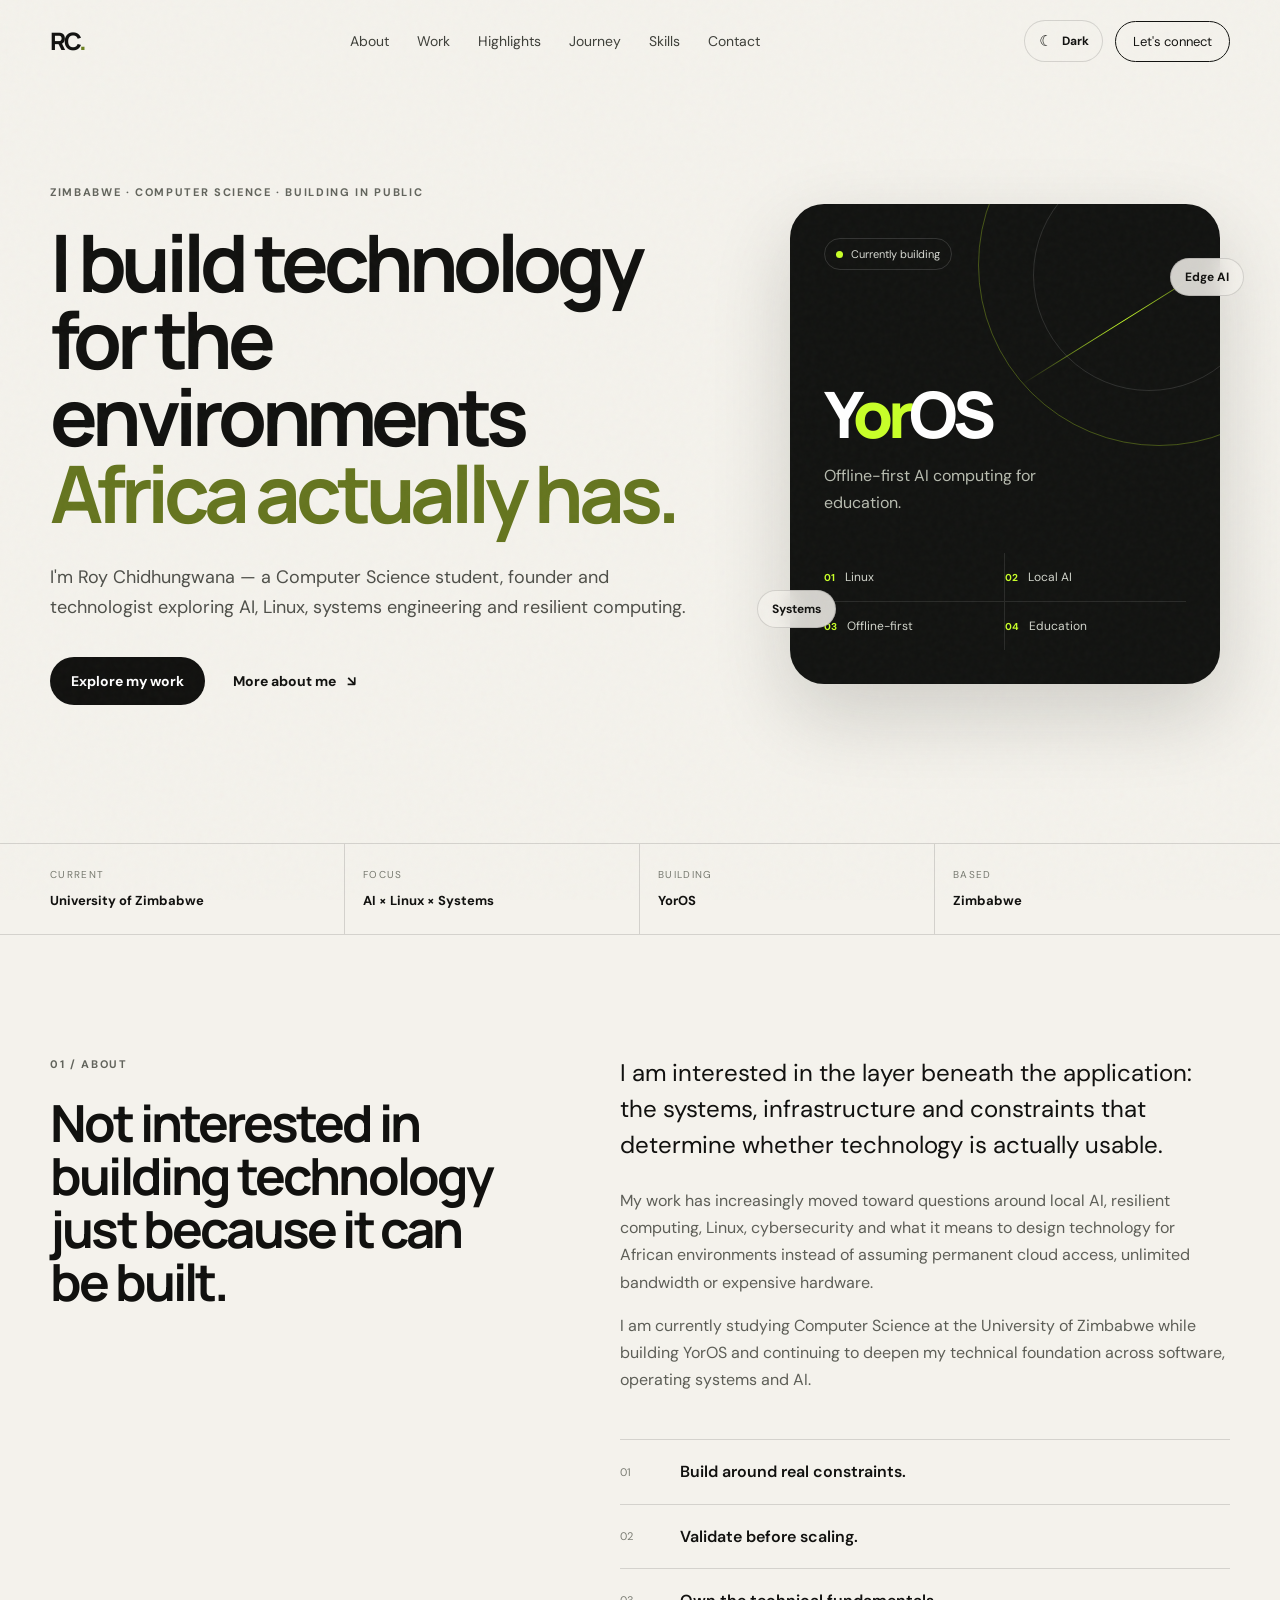
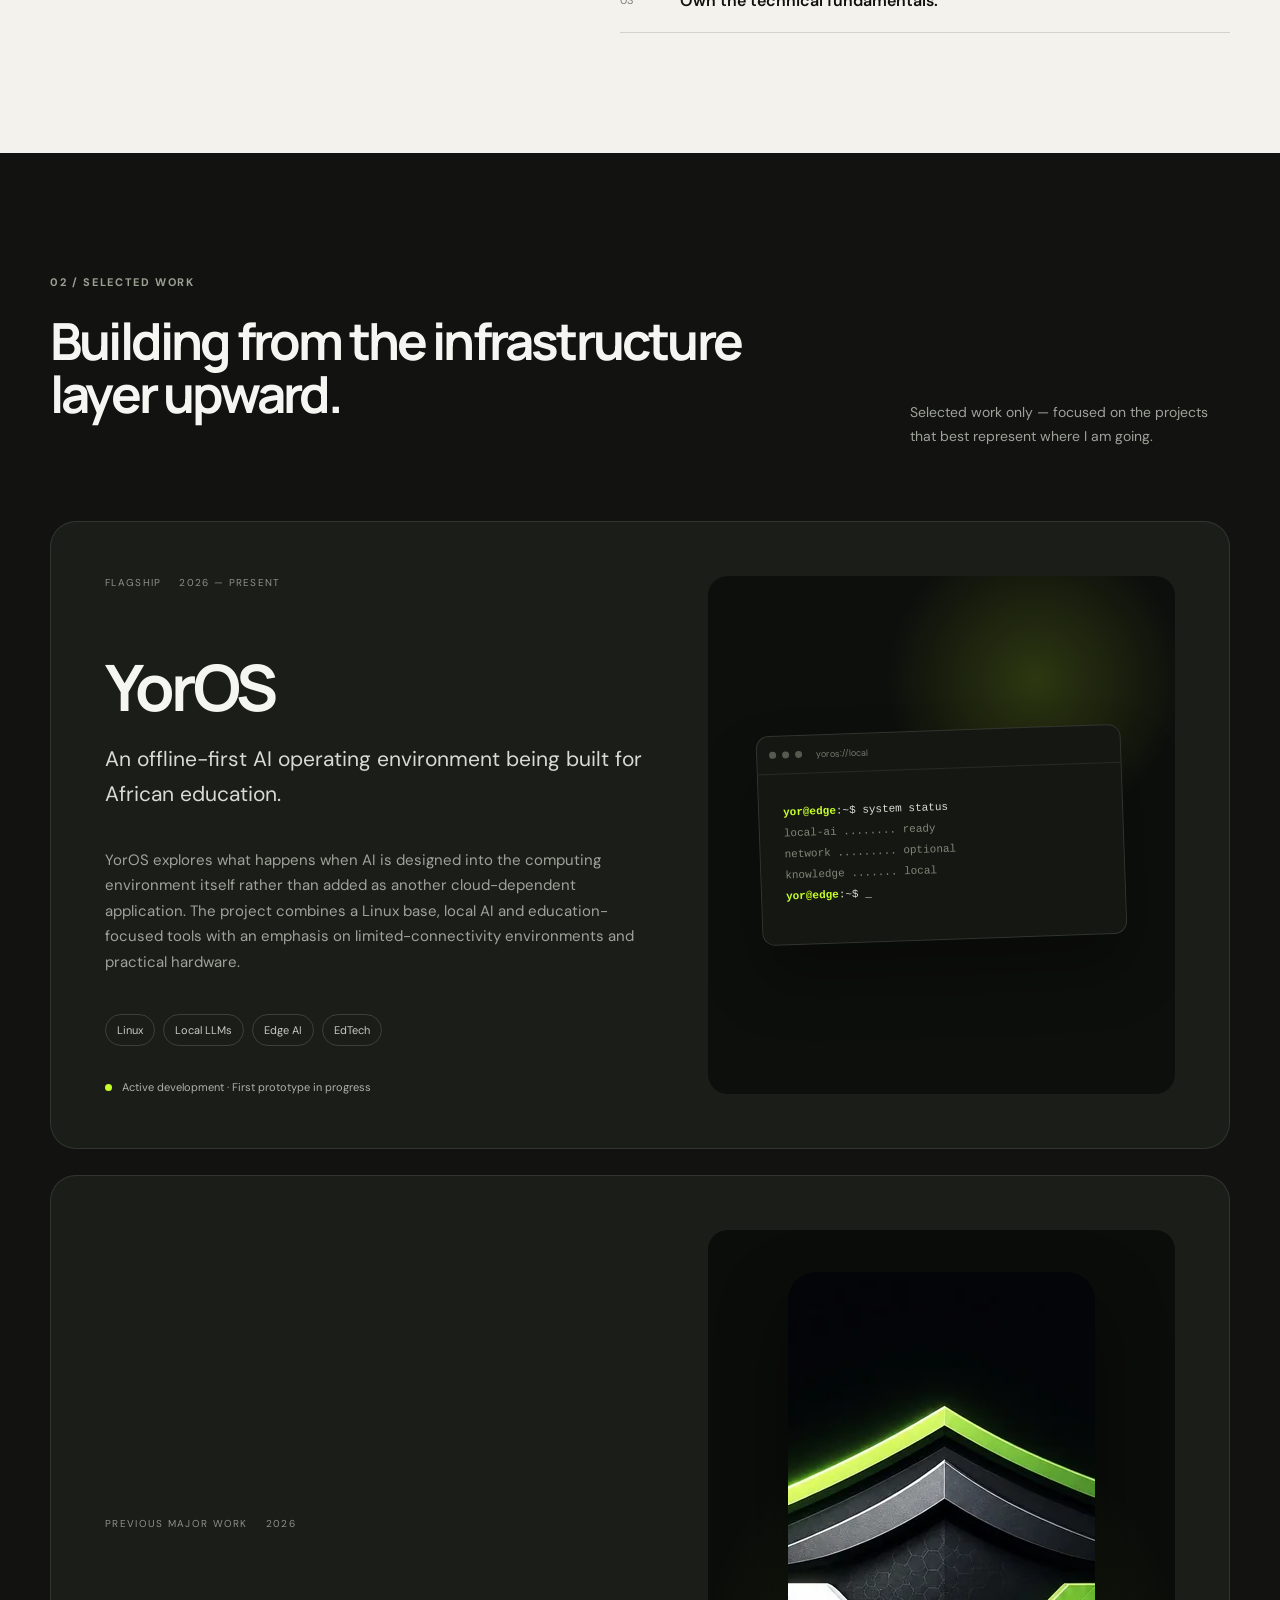
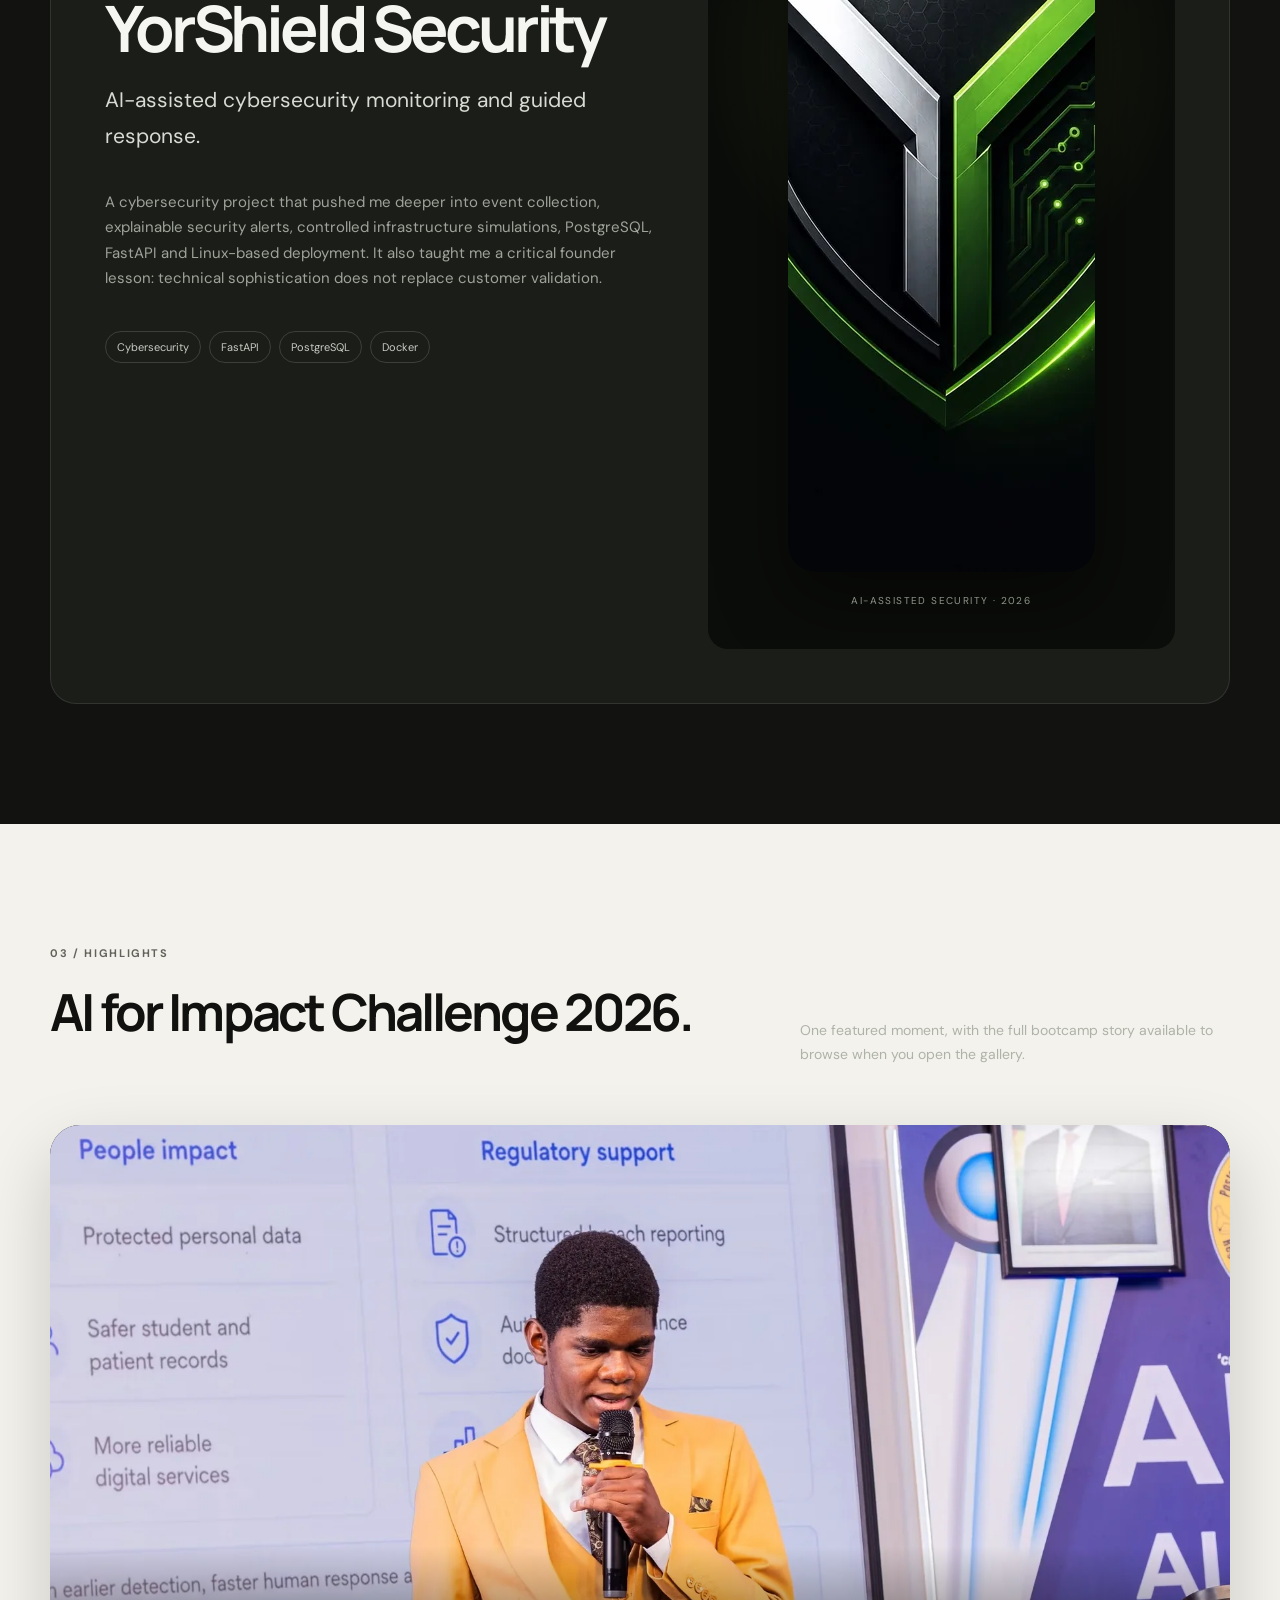
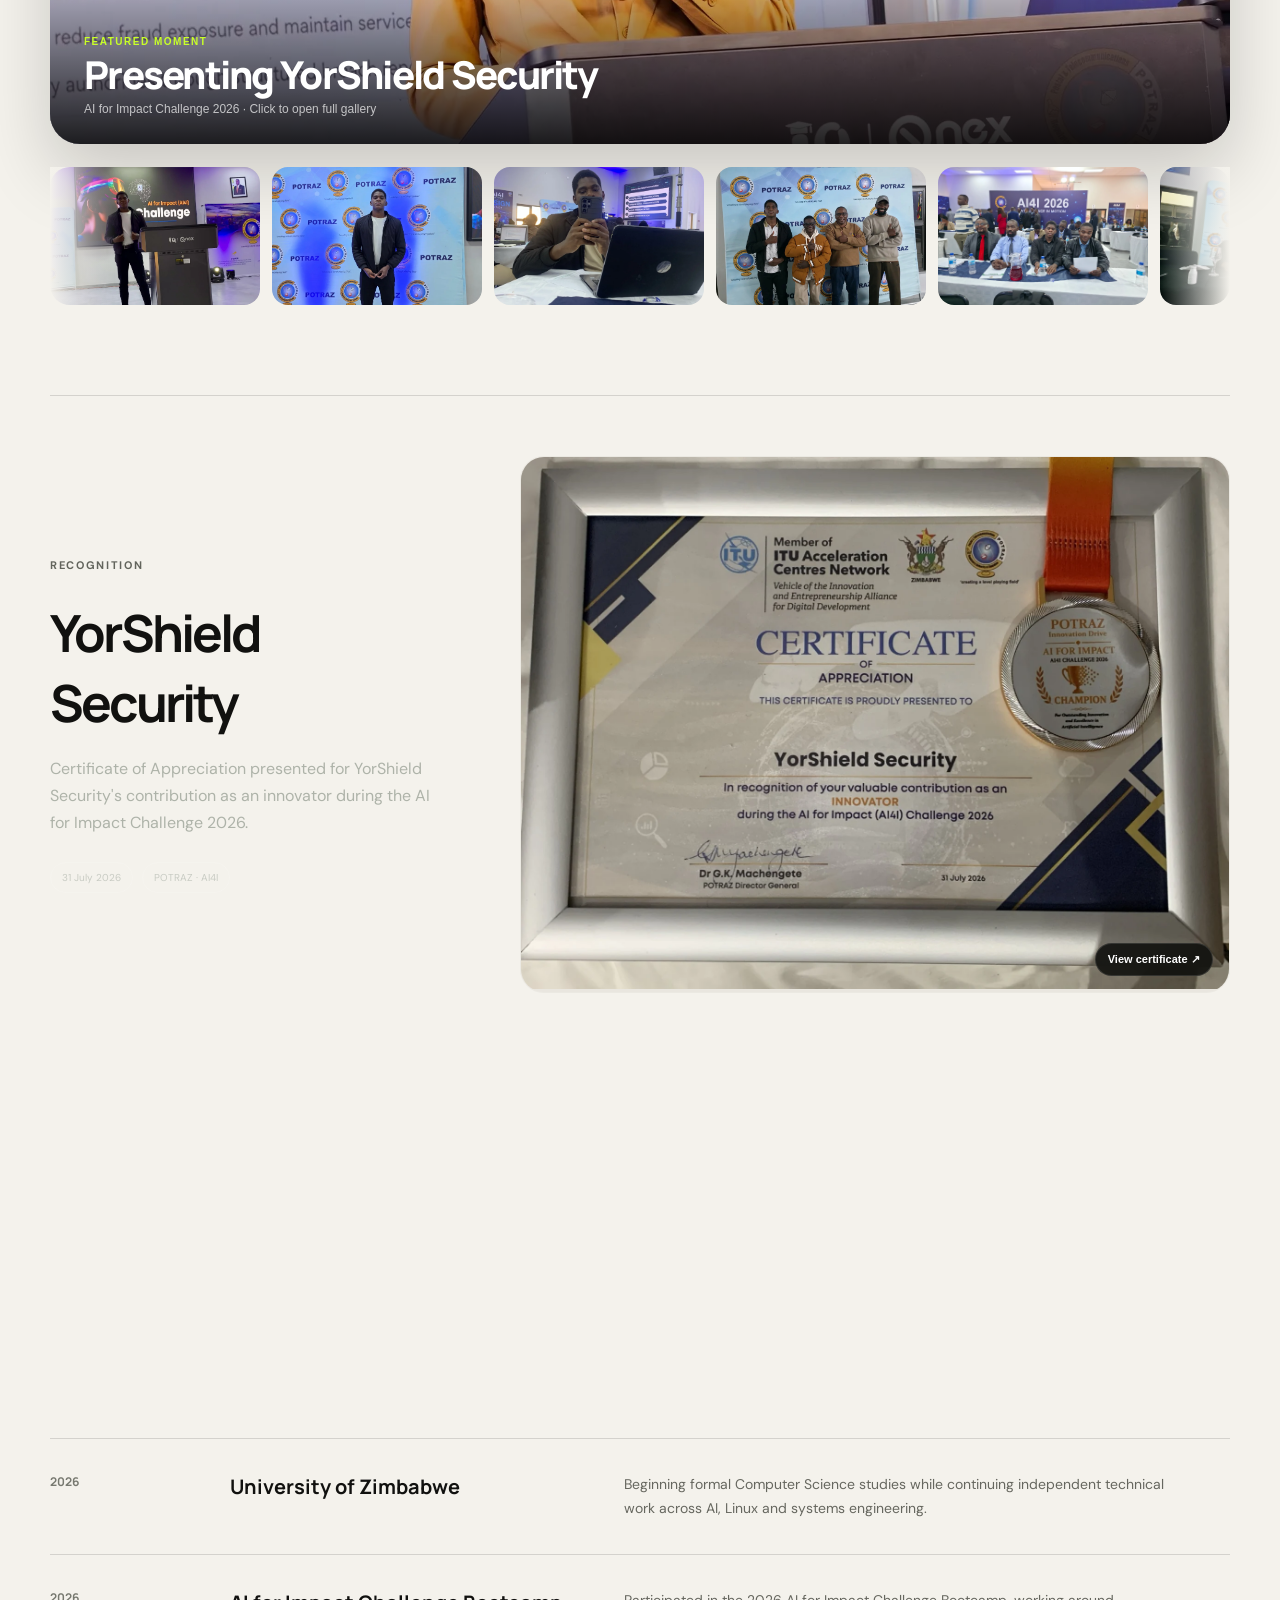
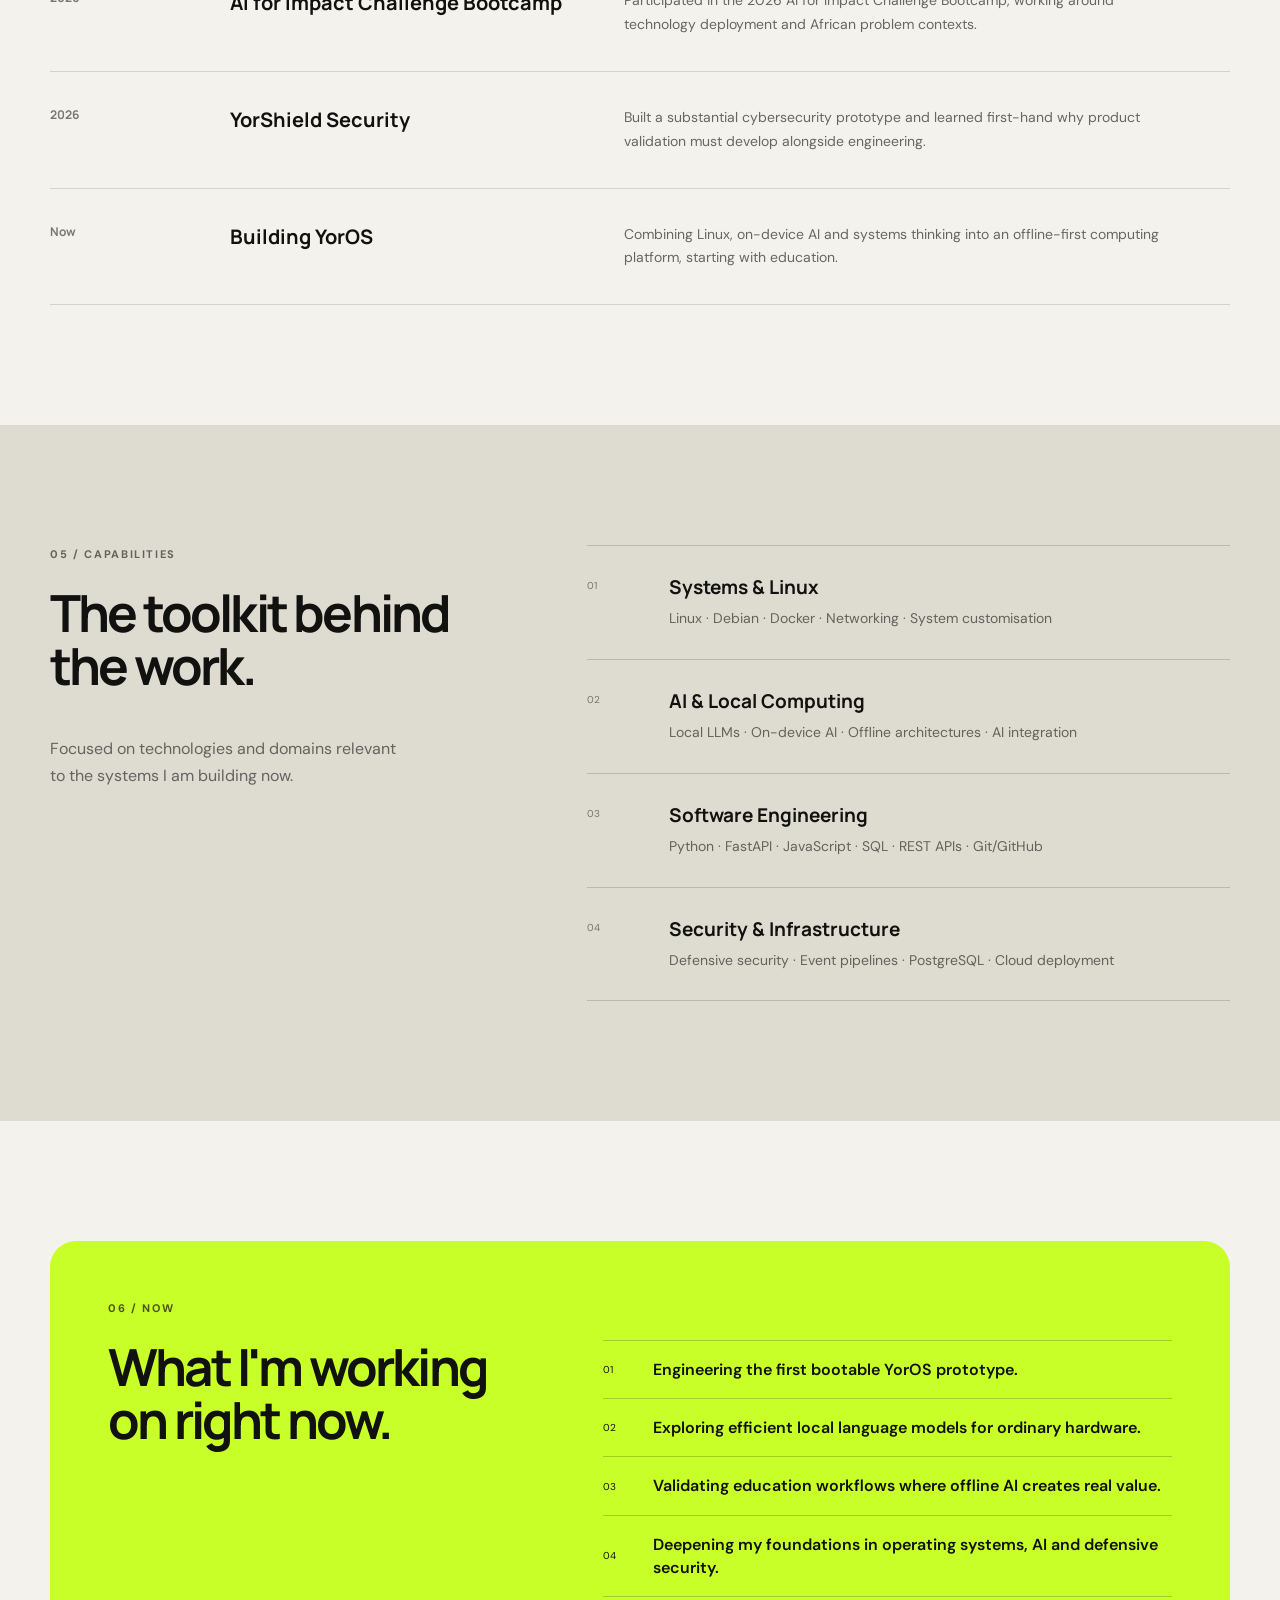
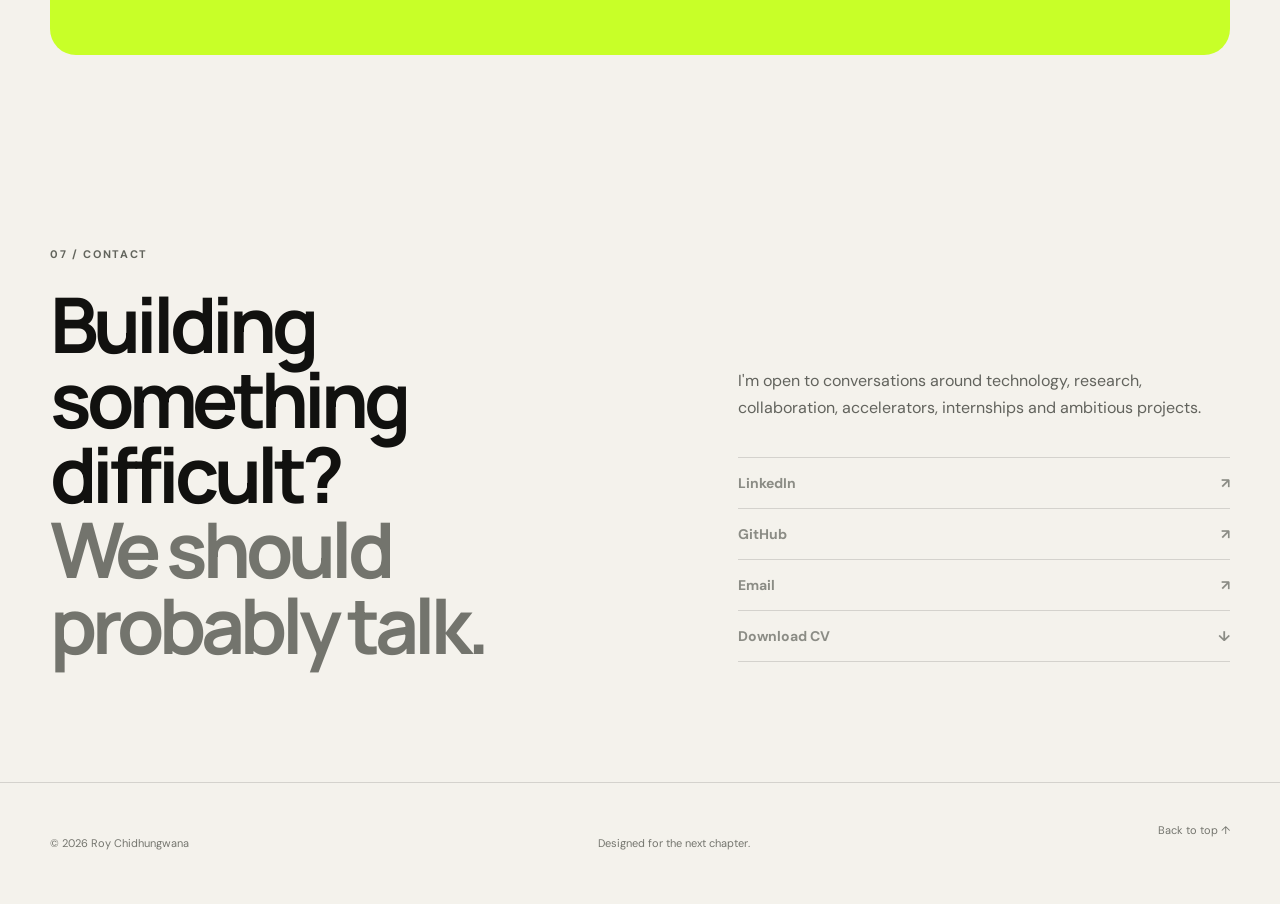
==== commit b51e6753: "Add files via upload" ====
--- a/index.html
+++ b/index.html
@@ -18,6 +18,7 @@
       } catch (_) {
         document.documentElement.dataset.theme = 'light';
       }
+      document.documentElement.classList.add('js');
     })();
   </script>
   <link rel="stylesheet" href="styles.css" />
@@ -167,7 +168,7 @@
             </div>
           </div>
           <div class="project-art shield-art">
-            <img class="yorshield-logo" src="assets/yorshield-logo.webp" alt="YorShield Security logo" loading="lazy" />
+            <img class="yorshield-logo" src="assets/yorshield-logo.webp" width="900" height="900" alt="YorShield Security logo" loading="lazy" />
             <div class="logo-caption">AI-assisted security · 2026</div>
           </div>
         </article>
@@ -186,7 +187,7 @@
 
         <div class="bootcamp-showcase reveal">
           <button class="bootcamp-feature" type="button" data-gallery="bootcamp" data-gallery-index="0" aria-label="Open AI for Impact bootcamp gallery">
-            <img src="assets/bootcamp-stage.webp" alt="Roy presenting YorShield Security at the AI for Impact Challenge" />
+            <img src="assets/bootcamp-stage.webp" width="1800" height="1200" alt="Roy presenting YorShield Security at the AI for Impact Challenge" />
             <span class="feature-overlay">
               <span class="feature-kicker">Featured moment</span>
               <strong>Presenting YorShield Security</strong>
@@ -198,23 +199,23 @@
             <div class="reel-fade reel-fade-left" aria-hidden="true"></div>
             <div class="photo-reel" id="photoReel">
               <div class="photo-reel-track">
-                <button class="reel-thumb" type="button" data-gallery="bootcamp" data-gallery-index="1"><img src="assets/bootcamp-challenge.webp" alt="Roy at the AI for Impact Challenge venue" loading="lazy"></button>
-                <button class="reel-thumb" type="button" data-gallery="bootcamp" data-gallery-index="2"><img src="assets/bootcamp-potraz.webp" alt="Roy at POTRAZ during AI4I 2026" loading="lazy"></button>
-                <button class="reel-thumb" type="button" data-gallery="bootcamp" data-gallery-index="3"><img src="assets/bootcamp-working.webp" alt="Roy working during an AI4I bootcamp session" loading="lazy"></button>
-                <button class="reel-thumb" type="button" data-gallery="bootcamp" data-gallery-index="4"><img src="assets/bootcamp-group.webp" alt="Roy with fellow AI4I participants" loading="lazy"></button>
-                <button class="reel-thumb" type="button" data-gallery="bootcamp" data-gallery-index="5"><img src="assets/ai4i-session-front.webp" alt="Roy seated during an AI4I programme session" loading="lazy"></button>
-                <button class="reel-thumb" type="button" data-gallery="bootcamp" data-gallery-index="6"><img src="assets/ai4i-dinner-three.webp" alt="Roy with fellow participants during AI4I 2026" loading="lazy"></button>
-                <button class="reel-thumb" type="button" data-gallery="bootcamp" data-gallery-index="7"><img src="assets/ai4i-session-wide.webp" alt="AI4I 2026 programme environment" loading="lazy"></button>
-                <button class="reel-thumb" type="button" data-gallery="bootcamp" data-gallery-index="8"><img src="assets/ai4i-dinner-four.webp" alt="Roy networking with fellow participants during AI4I 2026" loading="lazy"></button>
-
-                <button class="reel-thumb reel-clone" type="button" data-gallery="bootcamp" data-gallery-index="1" aria-hidden="true" tabindex="-1"><img src="assets/bootcamp-challenge.webp" alt="" loading="lazy"></button>
-                <button class="reel-thumb reel-clone" type="button" data-gallery="bootcamp" data-gallery-index="2" aria-hidden="true" tabindex="-1"><img src="assets/bootcamp-potraz.webp" alt="" loading="lazy"></button>
-                <button class="reel-thumb reel-clone" type="button" data-gallery="bootcamp" data-gallery-index="3" aria-hidden="true" tabindex="-1"><img src="assets/bootcamp-working.webp" alt="" loading="lazy"></button>
-                <button class="reel-thumb reel-clone" type="button" data-gallery="bootcamp" data-gallery-index="4" aria-hidden="true" tabindex="-1"><img src="assets/bootcamp-group.webp" alt="" loading="lazy"></button>
-                <button class="reel-thumb reel-clone" type="button" data-gallery="bootcamp" data-gallery-index="5" aria-hidden="true" tabindex="-1"><img src="assets/ai4i-session-front.webp" alt="" loading="lazy"></button>
-                <button class="reel-thumb reel-clone" type="button" data-gallery="bootcamp" data-gallery-index="6" aria-hidden="true" tabindex="-1"><img src="assets/ai4i-dinner-three.webp" alt="" loading="lazy"></button>
-                <button class="reel-thumb reel-clone" type="button" data-gallery="bootcamp" data-gallery-index="7" aria-hidden="true" tabindex="-1"><img src="assets/ai4i-session-wide.webp" alt="" loading="lazy"></button>
-                <button class="reel-thumb reel-clone" type="button" data-gallery="bootcamp" data-gallery-index="8" aria-hidden="true" tabindex="-1"><img src="assets/ai4i-dinner-four.webp" alt="" loading="lazy"></button>
+                <button class="reel-thumb" type="button" data-gallery="bootcamp" data-gallery-index="1"><img src="assets/bootcamp-challenge.webp" width="1350" height="1800" alt="Roy at the AI for Impact Challenge venue" loading="lazy"></button>
+                <button class="reel-thumb" type="button" data-gallery="bootcamp" data-gallery-index="2"><img src="assets/bootcamp-potraz.webp" width="1350" height="1800" alt="Roy at POTRAZ during AI4I 2026" loading="lazy"></button>
+                <button class="reel-thumb" type="button" data-gallery="bootcamp" data-gallery-index="3"><img src="assets/bootcamp-working.webp" width="1152" height="1536" alt="Roy working during an AI4I bootcamp session" loading="lazy"></button>
+                <button class="reel-thumb" type="button" data-gallery="bootcamp" data-gallery-index="4"><img src="assets/bootcamp-group.webp" width="1350" height="1800" alt="Roy with fellow AI4I participants" loading="lazy"></button>
+                <button class="reel-thumb" type="button" data-gallery="bootcamp" data-gallery-index="5"><img src="assets/ai4i-session-front.webp" width="1800" height="1350" alt="Roy seated during an AI4I programme session" loading="lazy"></button>
+                <button class="reel-thumb" type="button" data-gallery="bootcamp" data-gallery-index="6"><img src="assets/ai4i-dinner-three.webp" width="1800" height="1350" alt="Roy with fellow participants during AI4I 2026" loading="lazy"></button>
+                <button class="reel-thumb" type="button" data-gallery="bootcamp" data-gallery-index="7"><img src="assets/ai4i-session-wide.webp" width="1800" height="1350" alt="AI4I 2026 programme environment" loading="lazy"></button>
+                <button class="reel-thumb" type="button" data-gallery="bootcamp" data-gallery-index="8"><img src="assets/ai4i-dinner-four.webp" width="1800" height="1350" alt="Roy networking with fellow participants during AI4I 2026" loading="lazy"></button>
+
+                <button class="reel-thumb reel-clone" type="button" data-gallery="bootcamp" data-gallery-index="1" aria-hidden="true" tabindex="-1"><img src="assets/bootcamp-challenge.webp" width="1350" height="1800" alt="" loading="lazy"></button>
+                <button class="reel-thumb reel-clone" type="button" data-gallery="bootcamp" data-gallery-index="2" aria-hidden="true" tabindex="-1"><img src="assets/bootcamp-potraz.webp" width="1350" height="1800" alt="" loading="lazy"></button>
+                <button class="reel-thumb reel-clone" type="button" data-gallery="bootcamp" data-gallery-index="3" aria-hidden="true" tabindex="-1"><img src="assets/bootcamp-working.webp" width="1152" height="1536" alt="" loading="lazy"></button>
+                <button class="reel-thumb reel-clone" type="button" data-gallery="bootcamp" data-gallery-index="4" aria-hidden="true" tabindex="-1"><img src="assets/bootcamp-group.webp" width="1350" height="1800" alt="" loading="lazy"></button>
+                <button class="reel-thumb reel-clone" type="button" data-gallery="bootcamp" data-gallery-index="5" aria-hidden="true" tabindex="-1"><img src="assets/ai4i-session-front.webp" width="1800" height="1350" alt="" loading="lazy"></button>
+                <button class="reel-thumb reel-clone" type="button" data-gallery="bootcamp" data-gallery-index="6" aria-hidden="true" tabindex="-1"><img src="assets/ai4i-dinner-three.webp" width="1800" height="1350" alt="" loading="lazy"></button>
+                <button class="reel-thumb reel-clone" type="button" data-gallery="bootcamp" data-gallery-index="7" aria-hidden="true" tabindex="-1"><img src="assets/ai4i-session-wide.webp" width="1800" height="1350" alt="" loading="lazy"></button>
+                <button class="reel-thumb reel-clone" type="button" data-gallery="bootcamp" data-gallery-index="8" aria-hidden="true" tabindex="-1"><img src="assets/ai4i-dinner-four.webp" width="1800" height="1350" alt="" loading="lazy"></button>
               </div>
             </div>
             <div class="reel-fade reel-fade-right" aria-hidden="true"></div>
@@ -229,7 +230,7 @@
             <div class="recognition-meta"><span>31 July 2026</span><span>POTRAZ · AI4I</span></div>
           </div>
           <button class="certificate-feature" type="button" data-gallery="certificate" data-gallery-index="0" aria-label="Open YorShield certificate">
-            <img src="assets/yorshield-certificate.webp" alt="Certificate of Appreciation presented to YorShield Security" loading="lazy">
+            <img src="assets/yorshield-certificate.webp" width="1536" height="1152" alt="Certificate of Appreciation presented to YorShield Security" loading="lazy">
             <span>View certificate ↗</span>
           </button>
         </div>
--- a/styles.css
+++ b/styles.css
@@ -167,7 +167,7 @@
 footer { padding:40px 0; border-top:1px solid var(--line); }
 .footer-wrap { display:flex; justify-content:space-between; gap:20px; color:#74756e; font-size:11px; }
 
-.reveal { opacity:0; transform:translateY(24px); transition:opacity .65s ease, transform .65s ease; }
+.js .reveal { opacity:0; transform:translateY(24px); transition:opacity .65s ease, transform .65s ease; }
 .reveal.visible { opacity:1; transform:none; }
 
 @media (max-width: 900px) {
@@ -531,4 +531,7 @@
 
 @media (prefers-reduced-motion: reduce) {
   .photo-reel-track { animation:none; }
-}
+  .js .reveal { opacity:1; transform:none; transition:none; }
+  .pulse, .cursor, .sweep { animation:none; }
+  html { scroll-behavior:auto; }
+}
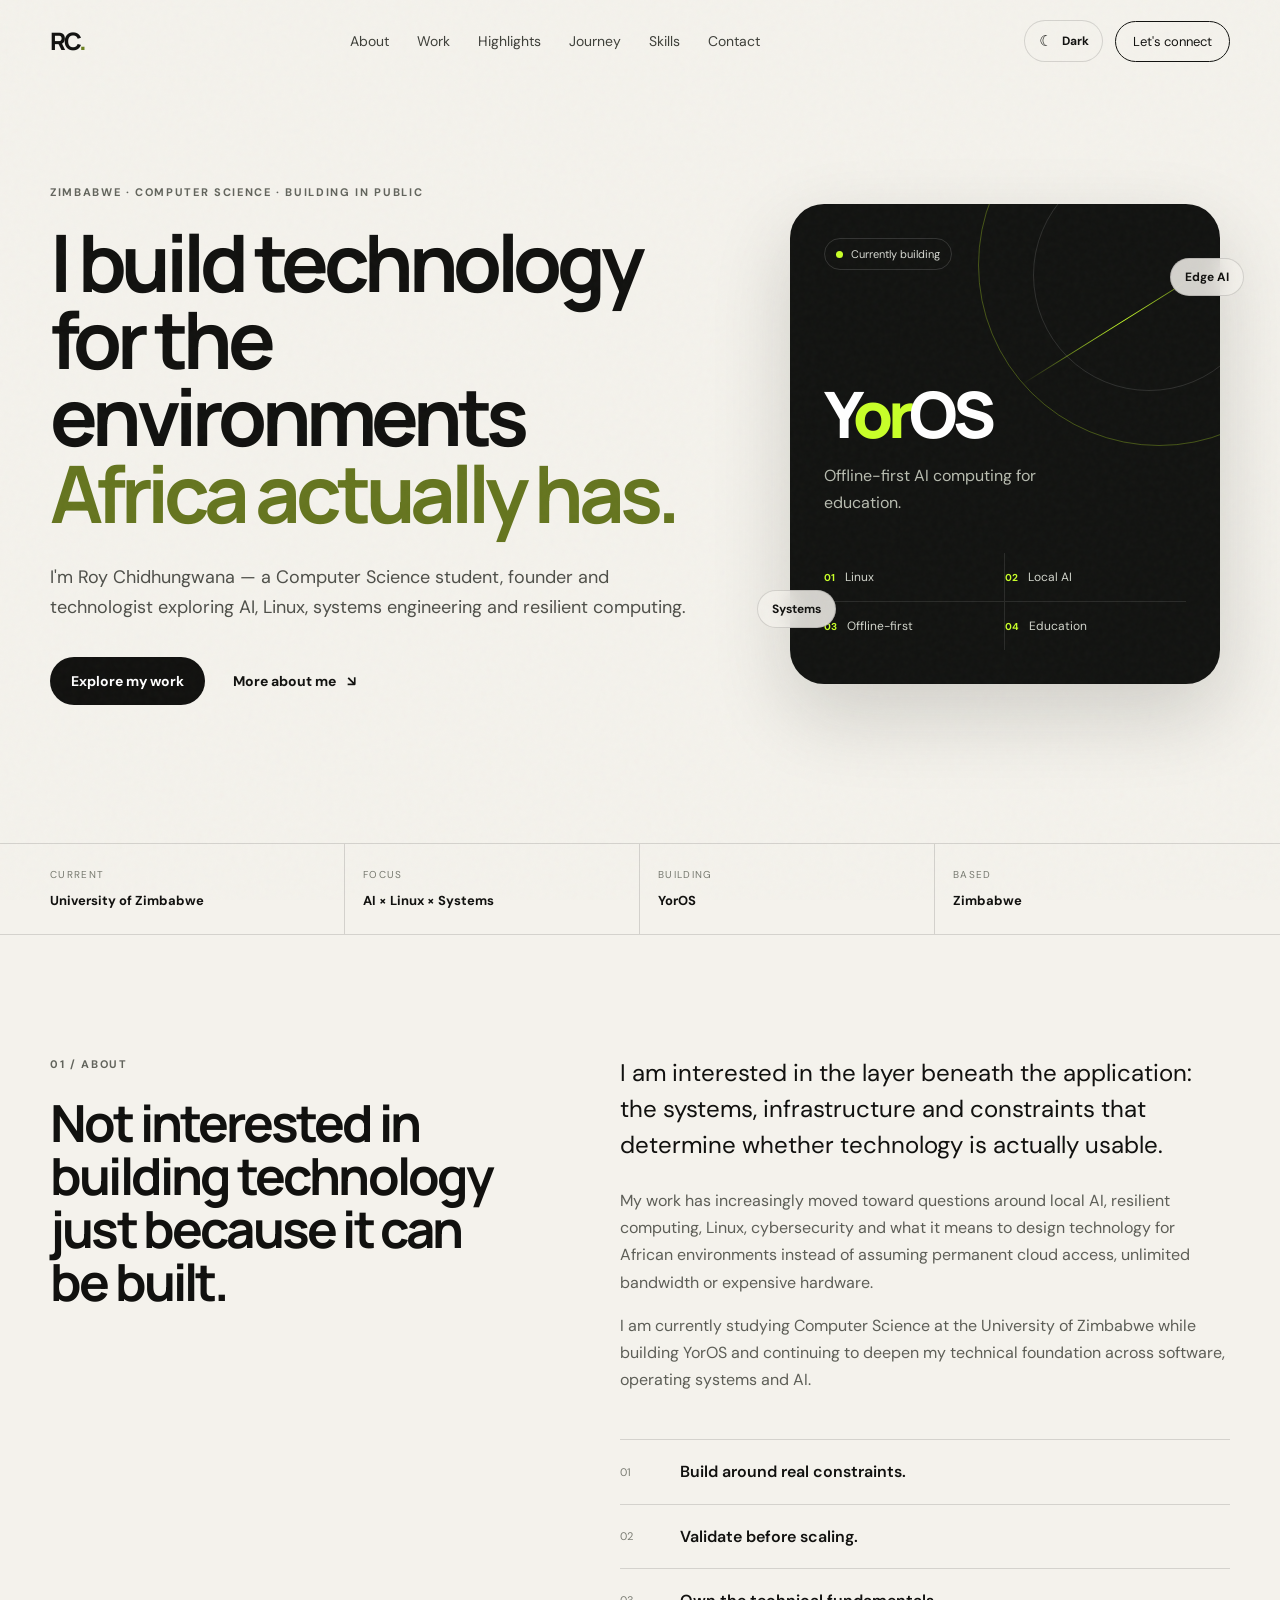
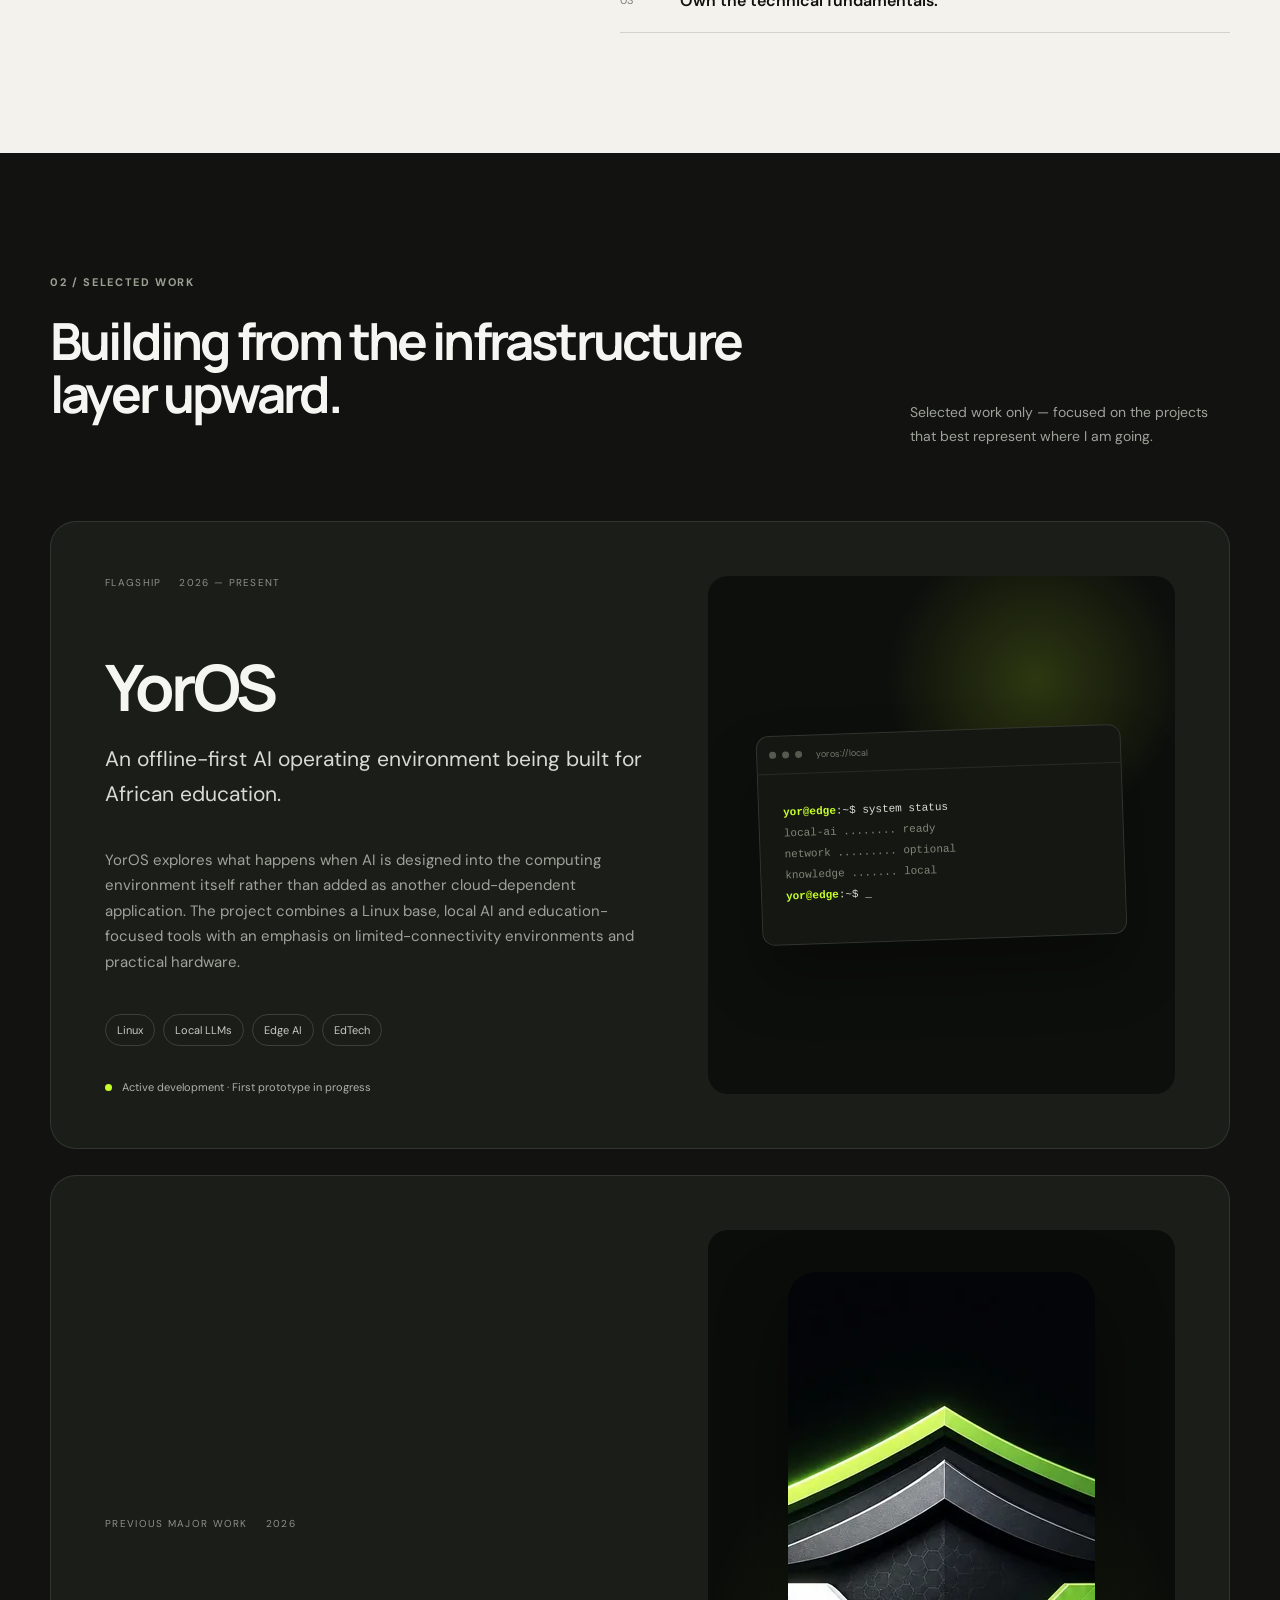
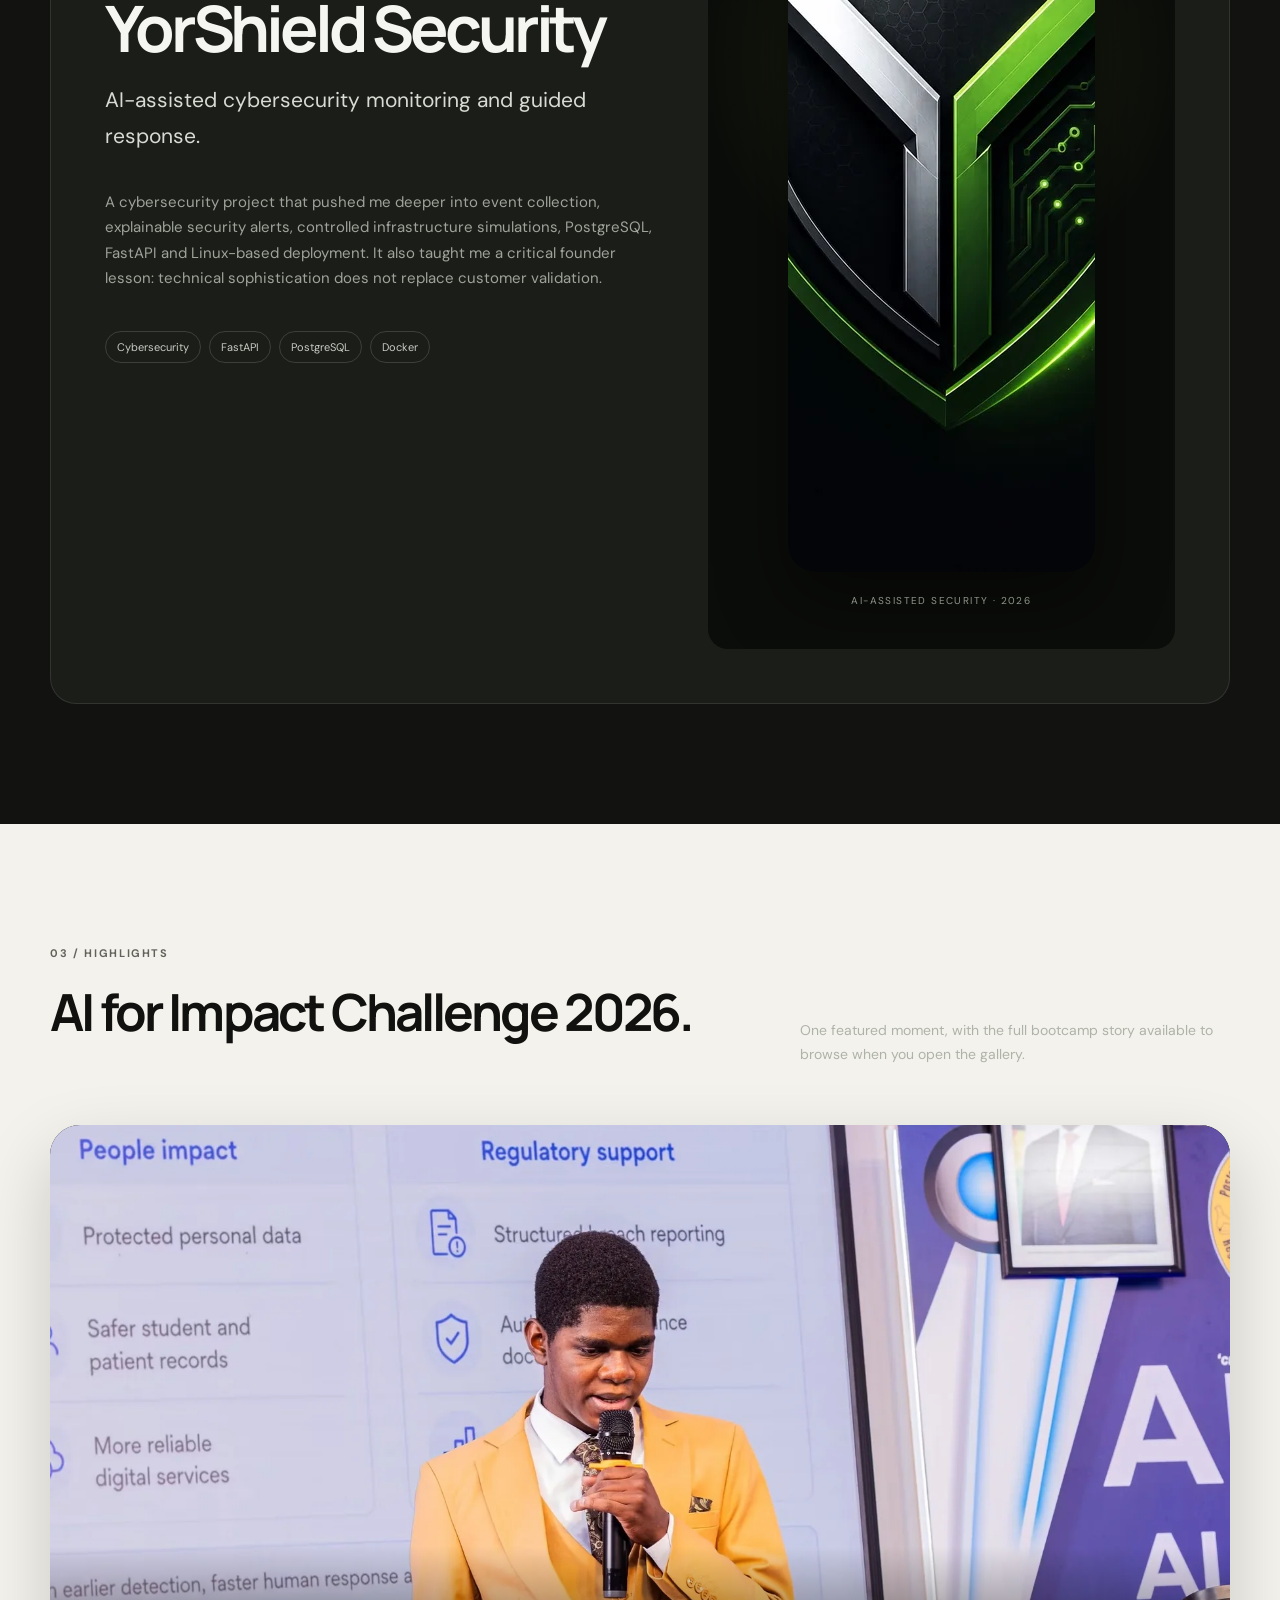
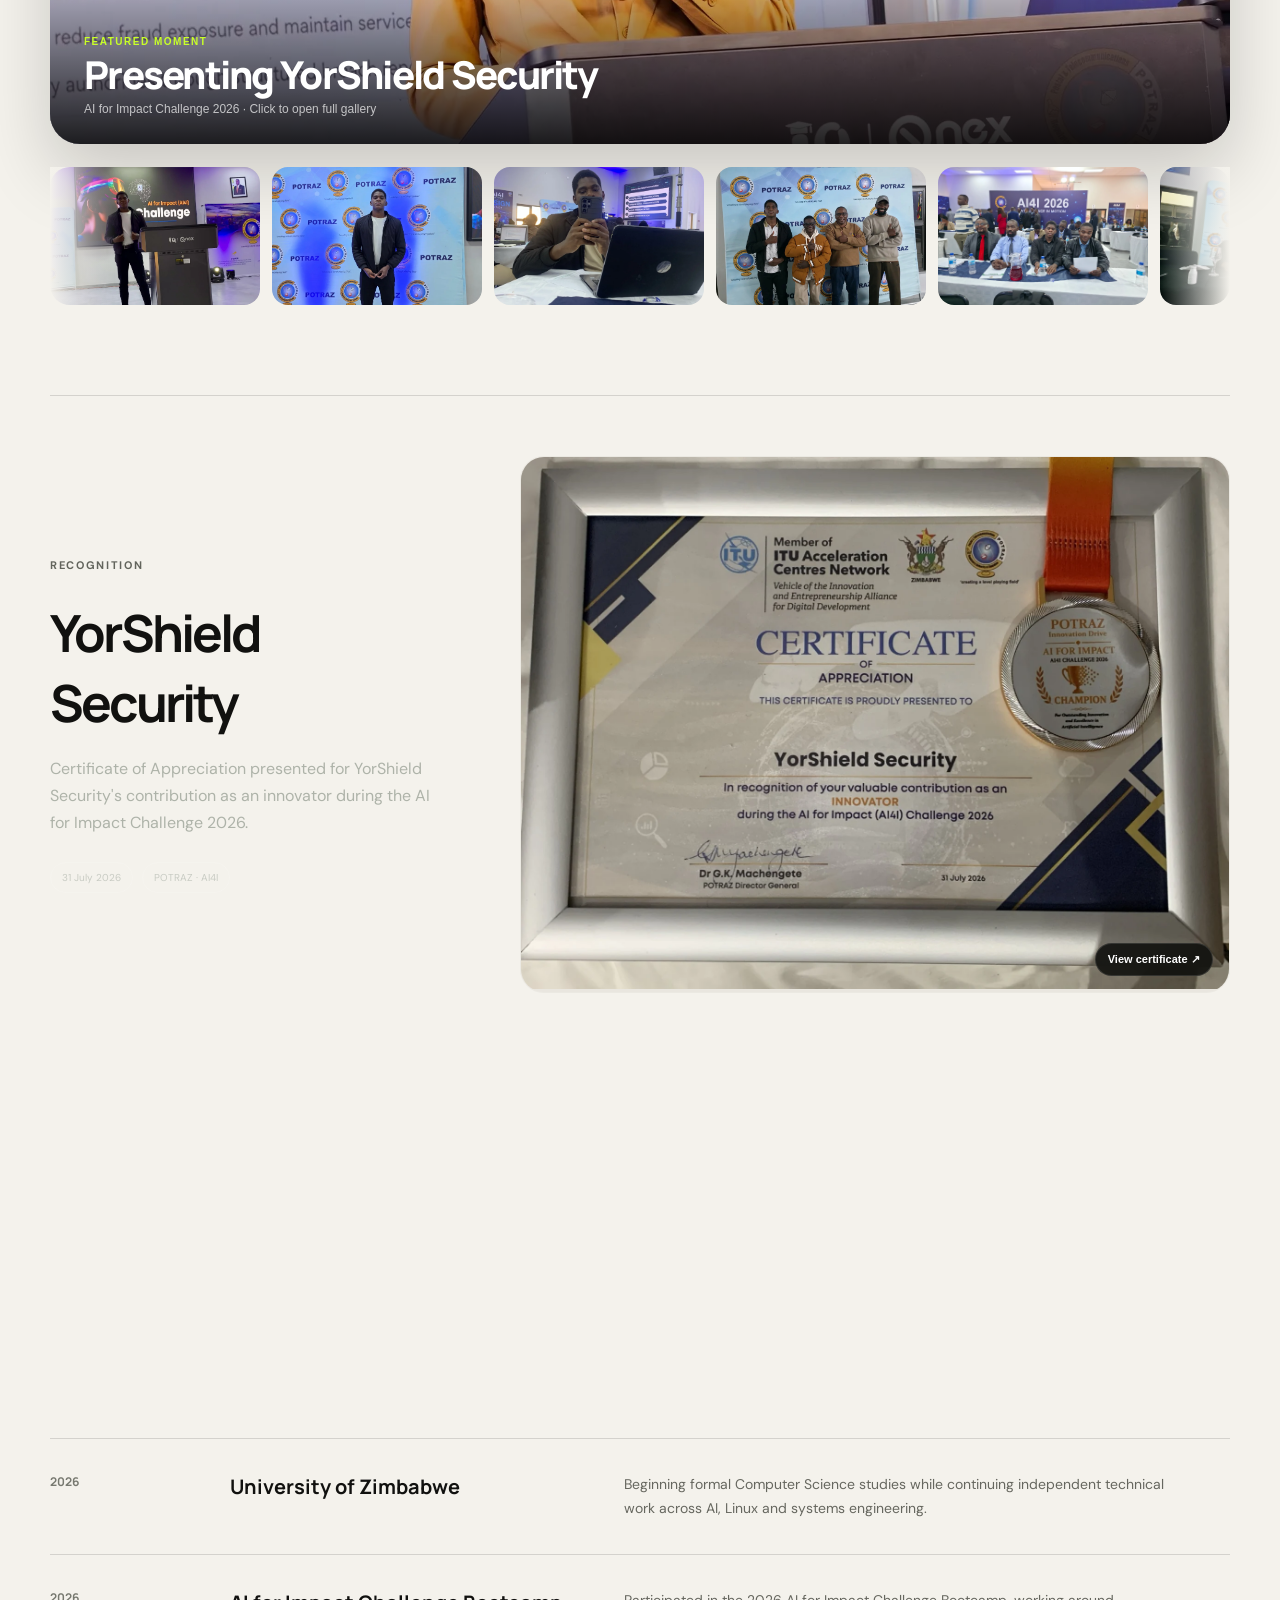
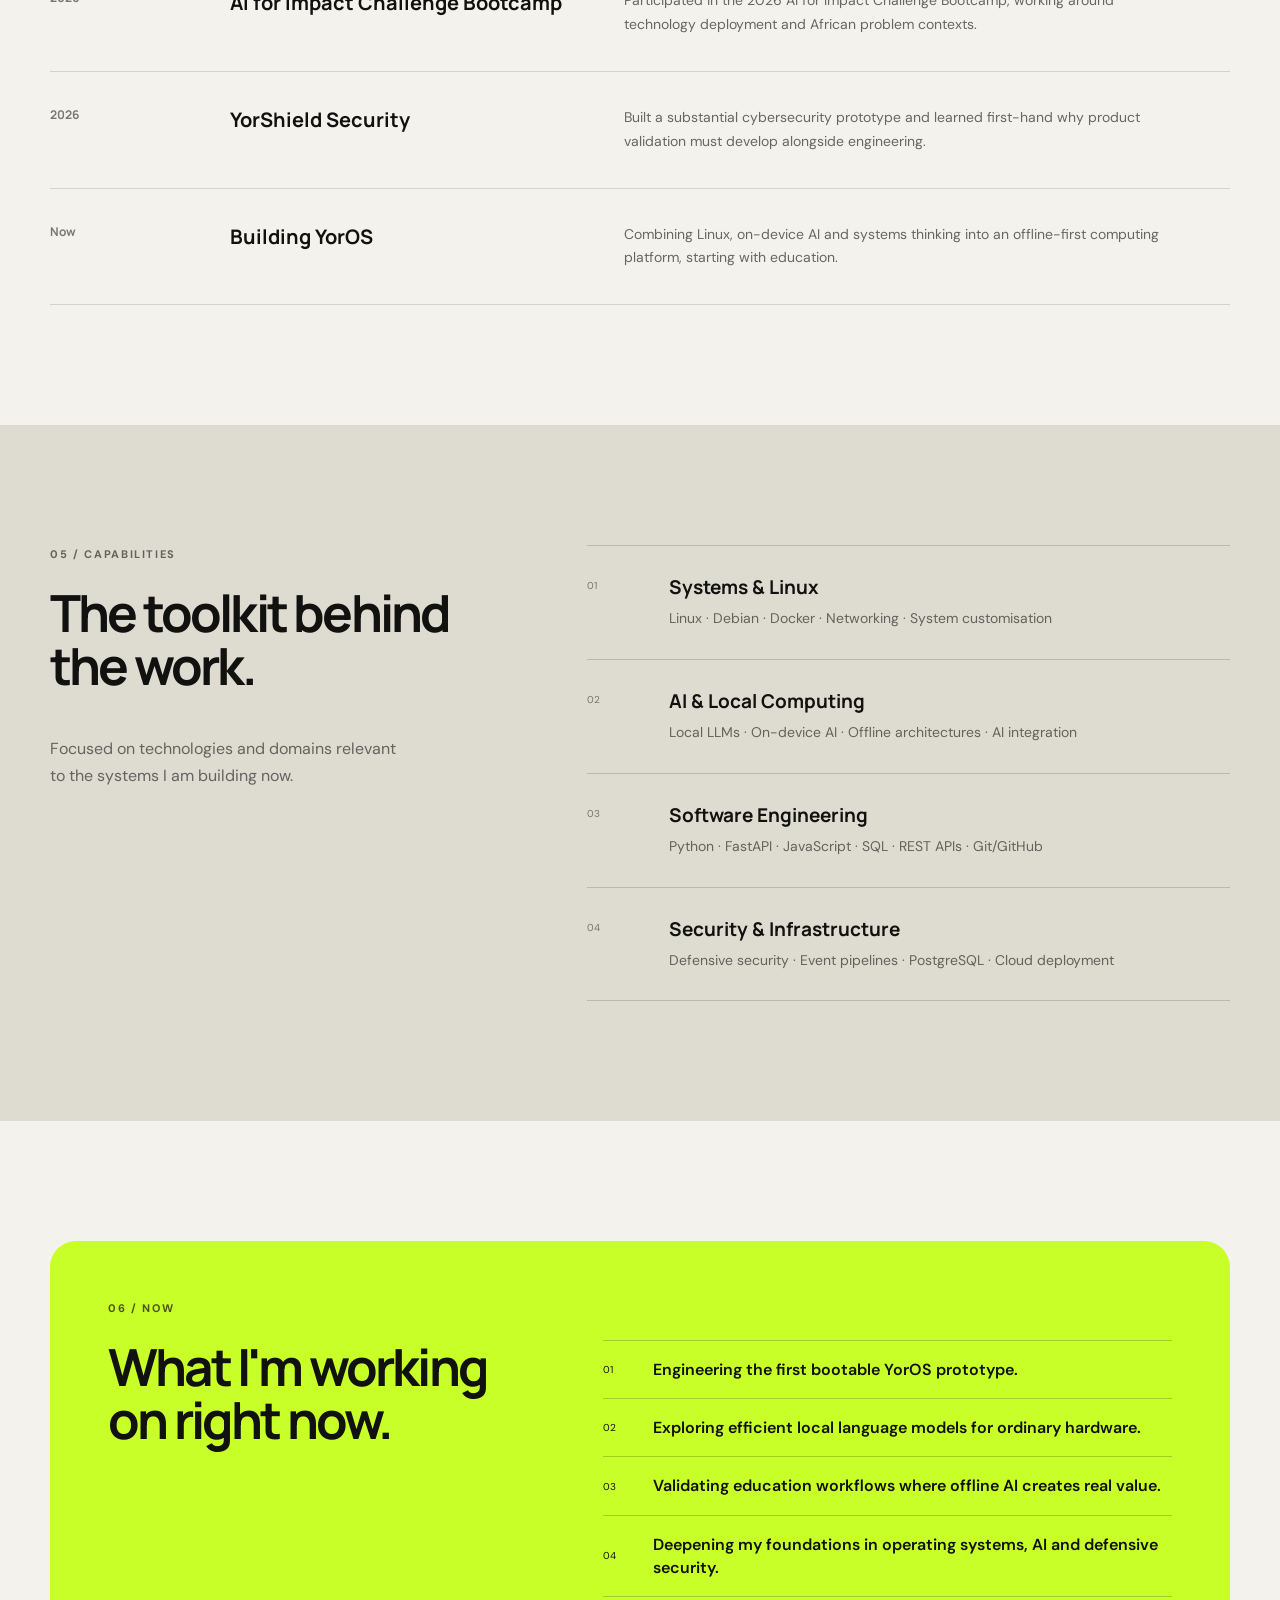
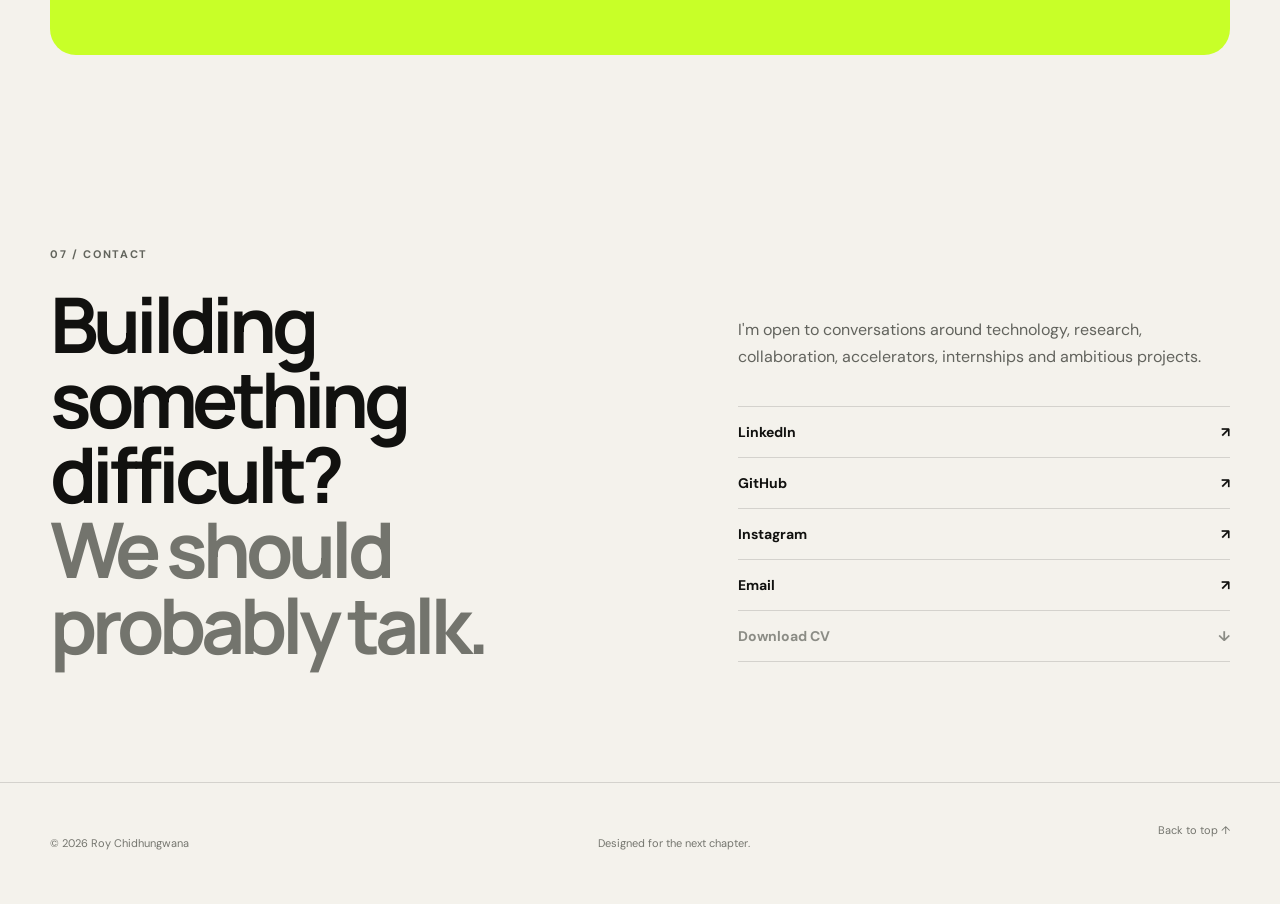
==== commit 8ab30fdf: "Add files via upload" ====
--- a/index.html
+++ b/index.html
@@ -328,10 +328,11 @@
         <div class="contact-side">
           <p>I'm open to conversations around technology, research, collaboration, accelerators, internships and ambitious projects.</p>
           <div class="contact-links">
-            <!-- Replace # with your actual URLs before publishing -->
-            <a href="#" data-placeholder="true">LinkedIn <span>↗</span></a>
-            <a href="#" data-placeholder="true">GitHub <span>↗</span></a>
-            <a href="#" data-placeholder="true">Email <span>↗</span></a>
+            <a href="https://www.linkedin.com/in/roy-chidhungwana-0726bb3b1" target="_blank" rel="noopener noreferrer">LinkedIn <span>↗</span></a>
+            <a href="https://github.com/roychid" target="_blank" rel="noopener noreferrer">GitHub <span>↗</span></a>
+            <a href="https://www.instagram.com/roychid" target="_blank" rel="noopener noreferrer">Instagram <span>↗</span></a>
+            <a href="mailto:chidhungwanaroy4@gmail.com">Email <span>↗</span></a>
+            <!-- Replace # with a CV file link before publishing -->
             <a href="#" data-placeholder="true">Download CV <span>↓</span></a>
           </div>
         </div>
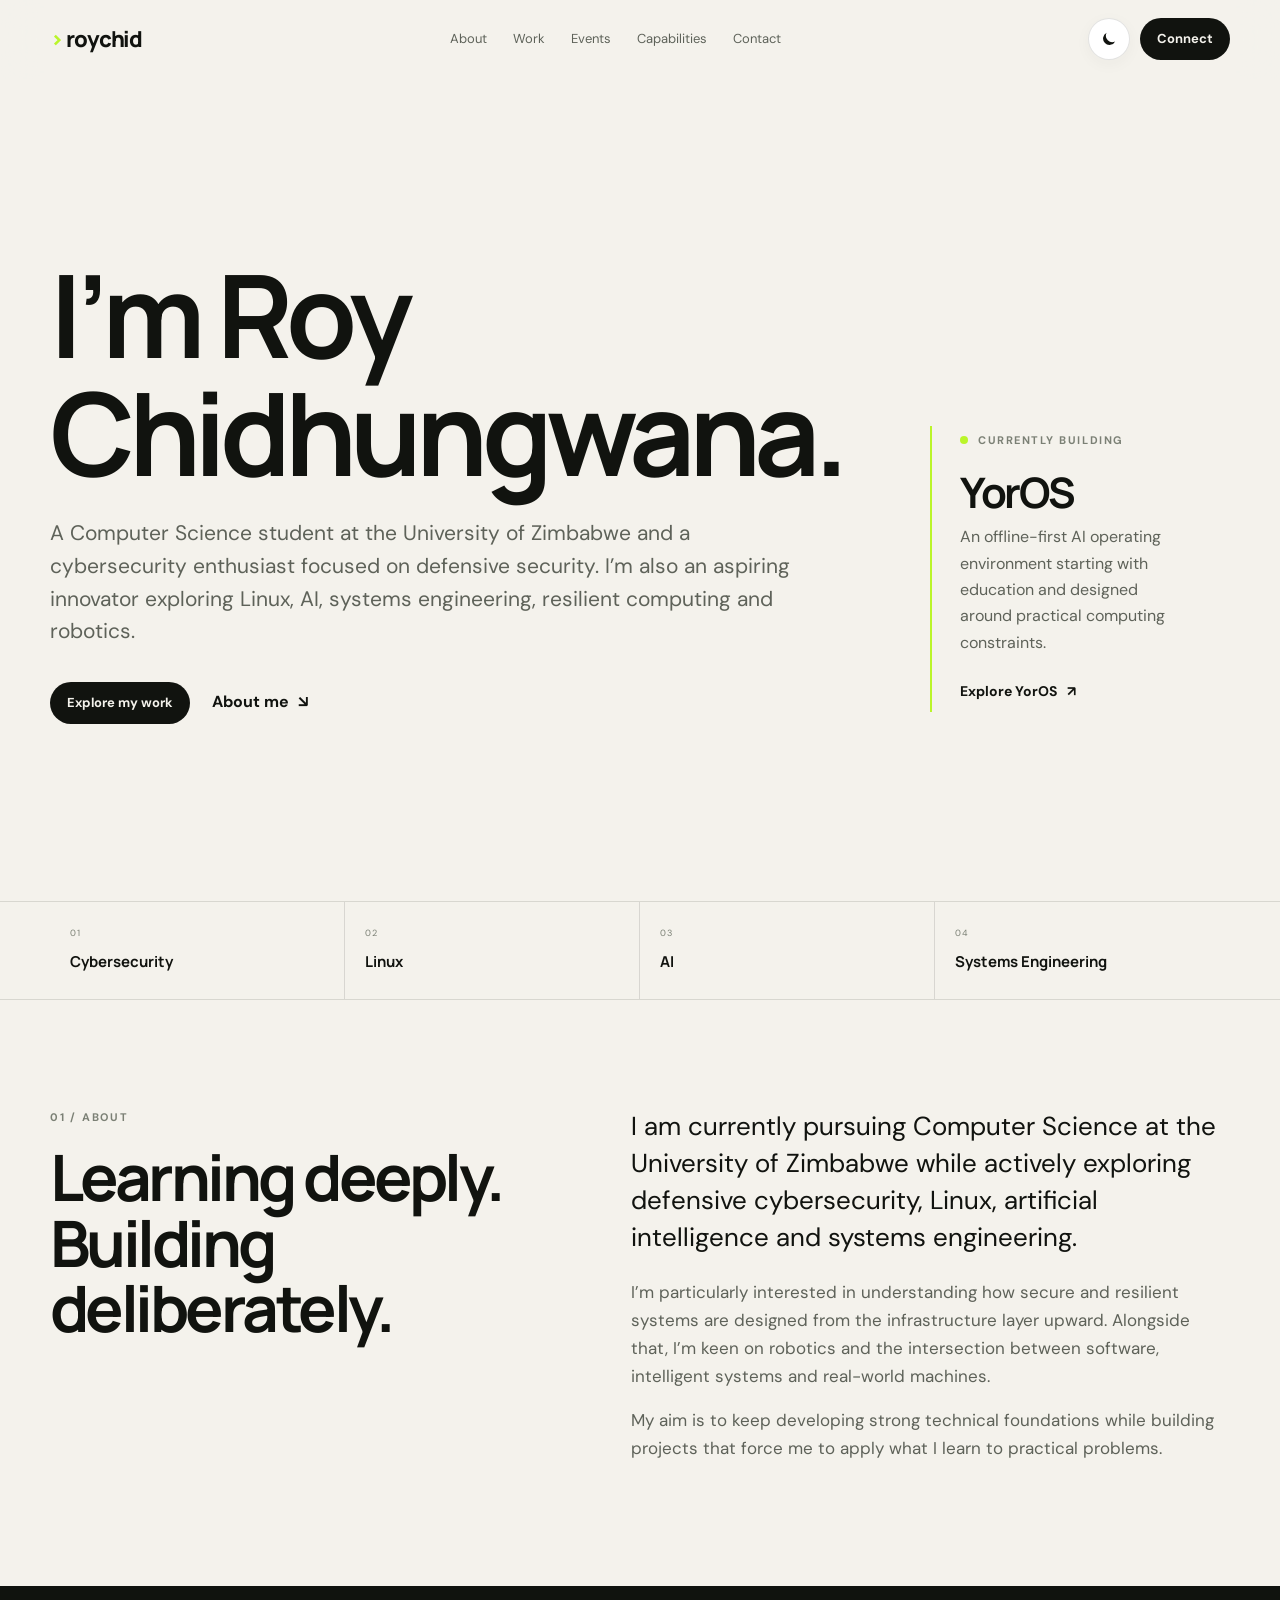
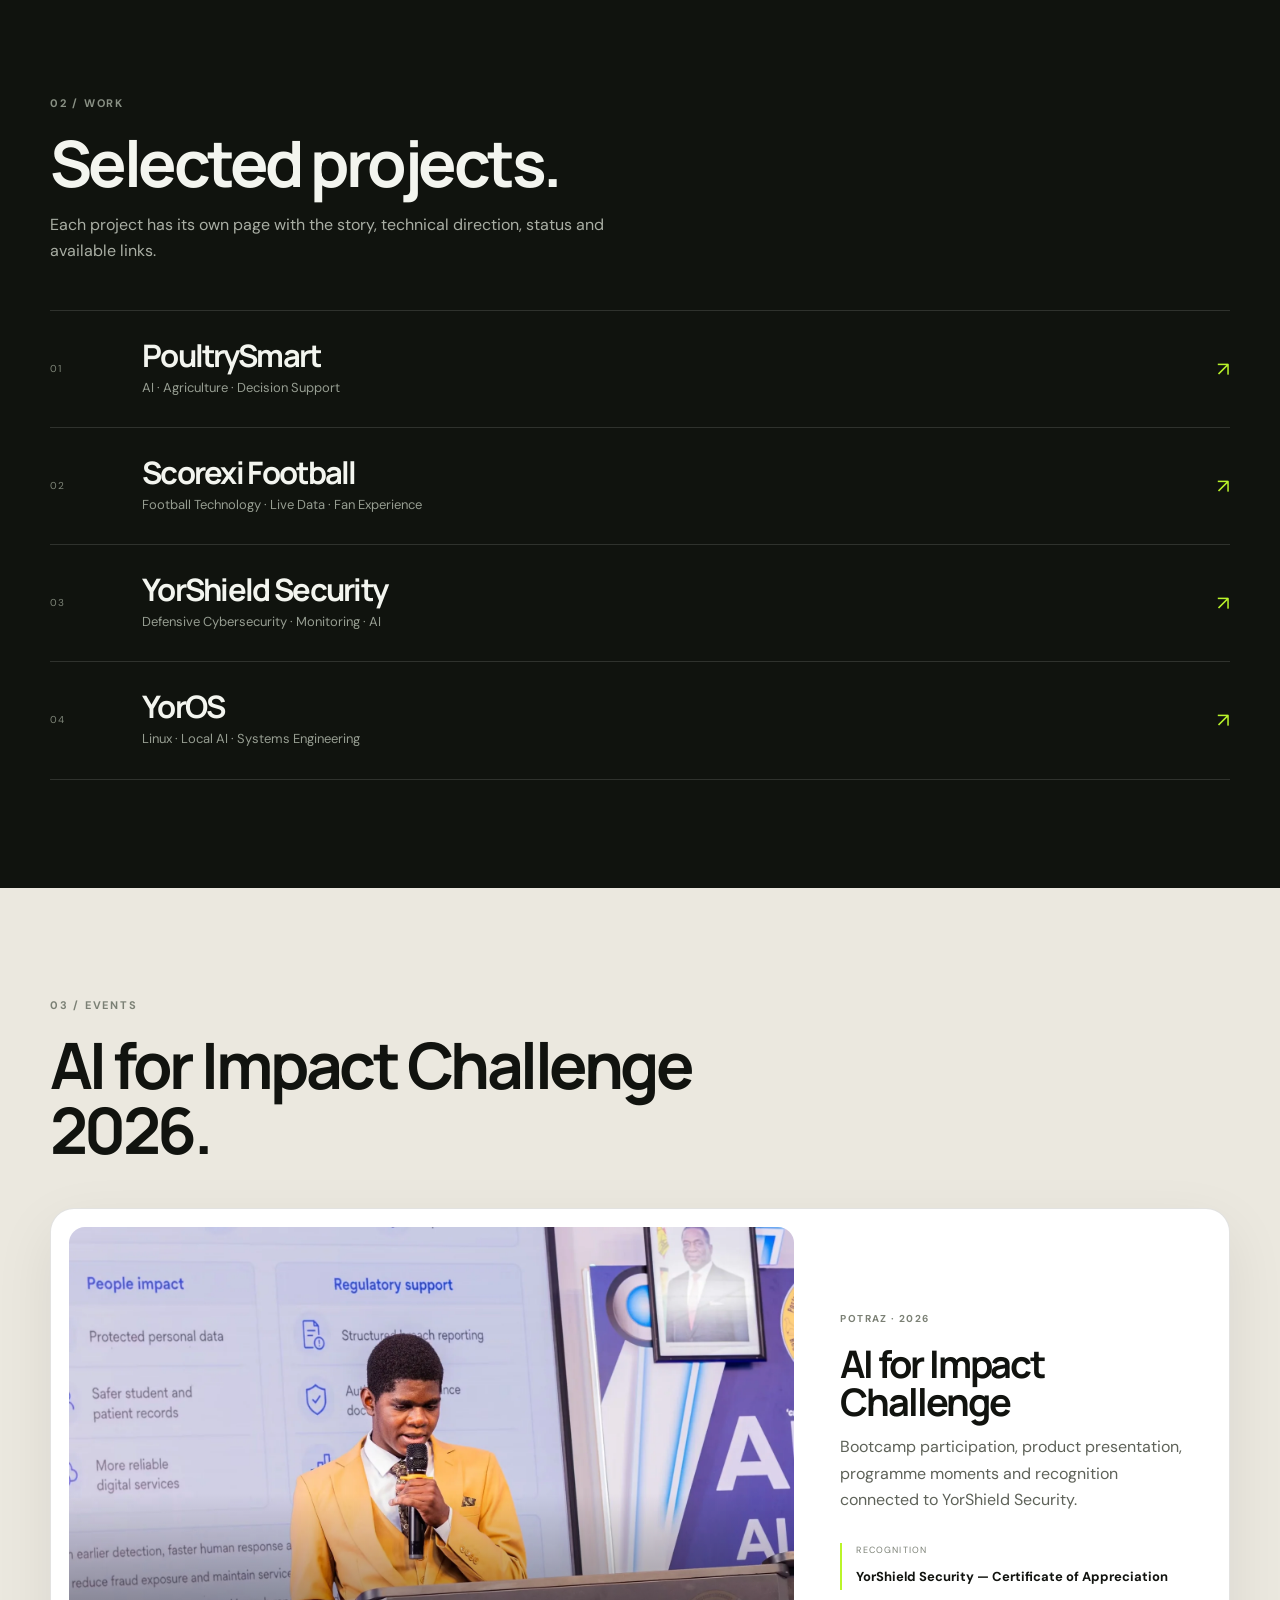
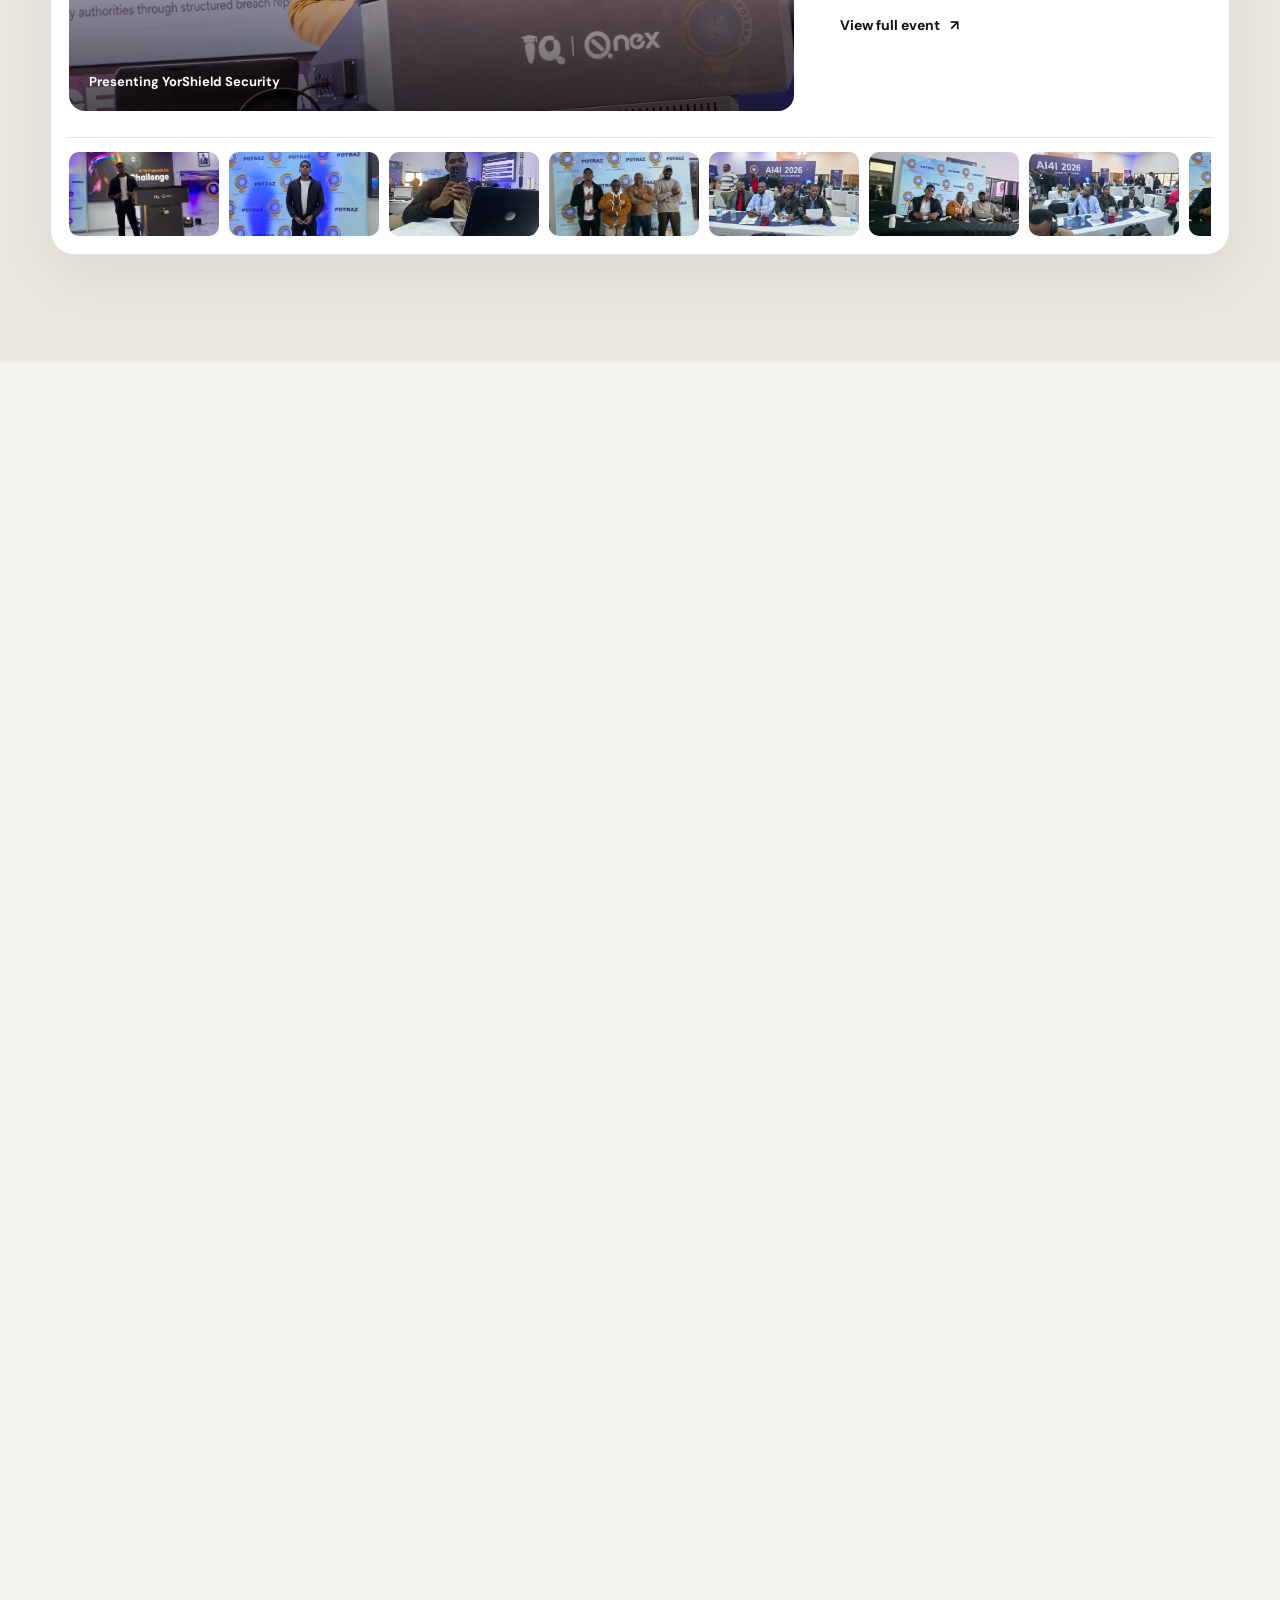
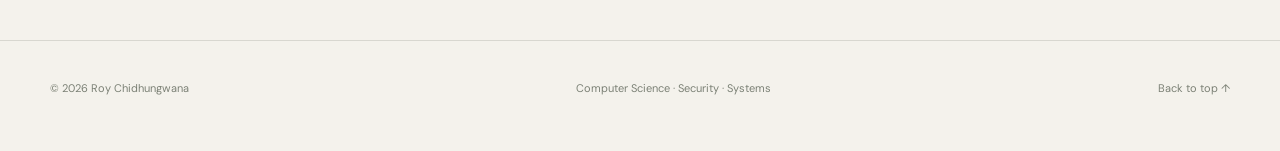
==== commit ef6b174e: "Add files via upload" ====
--- a/index.html
+++ b/index.html
@@ -1,11 +1,11 @@
 <!doctype html>
-<html lang="en">
+<html lang="en" data-theme="light">
 <head>
   <meta charset="utf-8" />
   <meta name="viewport" content="width=device-width, initial-scale=1" />
-  <meta name="description" content="Roy Chidhungwana — Computer Science student, founder and technologist building AI, Linux and systems products for African contexts." />
-  <meta name="theme-color" content="#0a0a0a" />
-  <title>Roy Chidhungwana — Builder, Founder & Computer Science Student</title>
+  <meta name="description" content="Roy Chidhungwana — Computer Science student at the University of Zimbabwe focused on defensive cybersecurity, Linux, AI and systems engineering." />
+  <meta name="theme-color" content="#f4f2ec" />
+  <title>Roy Chidhungwana — Computer Science · Cybersecurity · Linux · AI</title>
   <link rel="preconnect" href="https://fonts.googleapis.com">
   <link rel="preconnect" href="https://fonts.gstatic.com" crossorigin>
   <link href="https://fonts.googleapis.com/css2?family=DM+Sans:wght@400;500;600;700&family=Manrope:wght@500;600;700;800&display=swap" rel="stylesheet">
@@ -13,93 +13,70 @@
     (() => {
       try {
         const saved = localStorage.getItem('roy-portfolio-theme');
-        const preferred = saved || (window.matchMedia('(prefers-color-scheme: dark)').matches ? 'dark' : 'light');
-        document.documentElement.dataset.theme = preferred;
-      } catch (_) {
-        document.documentElement.dataset.theme = 'light';
-      }
-      document.documentElement.classList.add('js');
+        const theme = saved || (window.matchMedia('(prefers-color-scheme: dark)').matches ? 'dark' : 'light');
+        document.documentElement.dataset.theme = theme;
+      } catch (_) {}
     })();
   </script>
   <link rel="stylesheet" href="styles.css" />
 </head>
 <body>
-  <div class="noise" aria-hidden="true"></div>
-
   <header class="site-header" id="top">
     <div class="container nav-wrap">
-      <a class="brand" href="#top" aria-label="Roy Chidhungwana home">RC<span>.</span></a>
+      <a class="brand wordmark" href="#top" aria-label="Roy Chidhungwana home"><span>&gt;</span>roychid</a>
       <nav class="desktop-nav" aria-label="Primary navigation">
         <a href="#about">About</a>
         <a href="#work">Work</a>
-        <a href="#highlights">Highlights</a>
-        <a href="#journey">Journey</a>
-        <a href="#skills">Skills</a>
+        <a href="#events">Events</a>
+        <a href="#skills">Capabilities</a>
         <a href="#contact">Contact</a>
       </nav>
-      <div class="nav-actions">
-        <button class="theme-toggle" id="themeToggle" type="button" aria-label="Toggle dark theme" title="Toggle dark theme">
-          <span class="theme-icon" aria-hidden="true">◐</span>
-          <span class="theme-label">Theme</span>
+      <div class="nav-tools">
+        <button class="theme-toggle" type="button" aria-label="Switch theme" title="Switch theme">
+          <svg class="theme-moon" viewBox="0 0 24 24" aria-hidden="true"><path d="M20.2 15.2A8.5 8.5 0 0 1 8.8 3.8 8.5 8.5 0 1 0 20.2 15.2Z"/></svg>
+          <svg class="theme-sun" viewBox="0 0 24 24" aria-hidden="true"><circle cx="12" cy="12" r="4"/><path d="M12 2v2M12 20v2M4.93 4.93l1.41 1.41M17.66 17.66l1.41 1.41M2 12h2M20 12h2M4.93 19.07l1.41-1.41M17.66 6.34l1.41-1.41"/></svg>
         </button>
-        <a class="nav-cta" href="#contact">Let's connect</a>
-      </div>
-      <button class="menu-btn" aria-label="Open navigation" aria-expanded="false">
-        <span></span><span></span>
-      </button>
+        <a class="nav-cta" href="#contact">Connect</a>
+      </div>
+      <button class="menu-btn" type="button" aria-label="Open navigation" aria-expanded="false"><span></span><span></span></button>
     </div>
     <div class="mobile-panel" aria-hidden="true">
       <a href="#about">About</a>
       <a href="#work">Work</a>
-      <a href="#highlights">Highlights</a>
-      <a href="#journey">Journey</a>
-      <a href="#skills">Skills</a>
+      <a href="#events">Events</a>
+      <a href="#skills">Capabilities</a>
       <a href="#contact">Contact</a>
-      <button class="theme-toggle mobile-theme-toggle" id="mobileThemeToggle" type="button" aria-label="Toggle dark theme">
-        <span class="theme-icon" aria-hidden="true">◐</span>
-        <span class="theme-label">Toggle theme</span>
-      </button>
+      <button class="theme-toggle mobile-theme" type="button" aria-label="Switch theme">Switch theme</button>
     </div>
   </header>
 
   <main>
     <section class="hero section-pad">
-      <div class="container hero-grid">
+      <div class="container hero-layout">
         <div class="hero-copy reveal">
-          <p class="eyebrow">Zimbabwe · Computer Science · Building in public</p>
-          <h1>I build technology<br>for the environments<br><span>Africa actually has.</span></h1>
-          <p class="hero-lede">I'm Roy Chidhungwana — a Computer Science student, founder and technologist exploring AI, Linux, systems engineering and resilient computing.</p>
+          <h1>I’m Roy<br>Chidhungwana.</h1>
+          <p class="hero-lede">A Computer Science student at the University of Zimbabwe and a cybersecurity enthusiast focused on defensive security. I’m also an aspiring innovator exploring Linux, AI, systems engineering, resilient computing and robotics.</p>
           <div class="hero-actions">
             <a class="button primary" href="#work">Explore my work</a>
-            <a class="button text" href="#about">More about me <span>↘</span></a>
-          </div>
-        </div>
-
-        <div class="hero-visual reveal" aria-label="Current focus: YorOS">
-          <div class="orbital-card">
-            <div class="signal-line"></div>
-            <div class="status-pill"><span class="pulse"></span> Currently building</div>
-            <div class="os-mark">Y<span>or</span>OS</div>
-            <p>Offline-first AI computing for education.</p>
-            <div class="capability-grid">
-              <div><strong>01</strong><span>Linux</span></div>
-              <div><strong>02</strong><span>Local AI</span></div>
-              <div><strong>03</strong><span>Offline-first</span></div>
-              <div><strong>04</strong><span>Education</span></div>
-            </div>
-          </div>
-          <div class="float-chip chip-one">Edge AI</div>
-          <div class="float-chip chip-two">Systems</div>
-        </div>
-      </div>
-    </section>
-
-    <section class="proof-strip" aria-label="Profile highlights">
-      <div class="container proof-grid">
-        <div><span>Current</span><strong>University of Zimbabwe</strong></div>
-        <div><span>Focus</span><strong>AI × Linux × Systems</strong></div>
-        <div><span>Building</span><strong>YorOS</strong></div>
-        <div><span>Based</span><strong>Zimbabwe</strong></div>
+            <a class="button text" href="#about">About me <span>↘</span></a>
+          </div>
+        </div>
+
+        <aside class="building-now reveal" aria-label="Currently building YorOS">
+          <div class="building-label"><span class="pulse"></span> Currently building</div>
+          <h2>YorOS</h2>
+          <p>An offline-first AI operating environment starting with education and designed around practical computing constraints.</p>
+          <a class="arrow-link" href="projects/yoros.html">Explore YorOS <span>↗</span></a>
+        </aside>
+      </div>
+    </section>
+
+    <section class="focus-strip" aria-label="Current focus areas">
+      <div class="container focus-grid">
+        <div><span>01</span><strong>Cybersecurity</strong></div>
+        <div><span>02</span><strong>Linux</strong></div>
+        <div><span>03</span><strong>AI</strong></div>
+        <div><span>04</span><strong>Systems Engineering</strong></div>
       </div>
     </section>
 
@@ -107,172 +84,89 @@
       <div class="container two-col">
         <div class="section-heading reveal">
           <p class="eyebrow">01 / About</p>
-          <h2>Not interested in building technology just because it can be built.</h2>
+          <h2>Learning deeply. Building deliberately.</h2>
         </div>
         <div class="about-copy reveal">
-          <p class="lead">I am interested in the layer beneath the application: the systems, infrastructure and constraints that determine whether technology is actually usable.</p>
-          <p>My work has increasingly moved toward questions around local AI, resilient computing, Linux, cybersecurity and what it means to design technology for African environments instead of assuming permanent cloud access, unlimited bandwidth or expensive hardware.</p>
-          <p>I am currently studying Computer Science at the University of Zimbabwe while building YorOS and continuing to deepen my technical foundation across software, operating systems and AI.</p>
-          <div class="principles">
-            <div><span>01</span><p>Build around real constraints.</p></div>
-            <div><span>02</span><p>Validate before scaling.</p></div>
-            <div><span>03</span><p>Own the technical fundamentals.</p></div>
-          </div>
+          <p class="lead">I am currently pursuing Computer Science at the University of Zimbabwe while actively exploring defensive cybersecurity, Linux, artificial intelligence and systems engineering.</p>
+          <p>I’m particularly interested in understanding how secure and resilient systems are designed from the infrastructure layer upward. Alongside that, I’m keen on robotics and the intersection between software, intelligent systems and real-world machines.</p>
+          <p>My aim is to keep developing strong technical foundations while building projects that force me to apply what I learn to practical problems.</p>
         </div>
       </div>
     </section>
 
     <section class="work section-pad" id="work">
       <div class="container">
-        <div class="section-heading work-heading reveal">
-          <div>
-            <p class="eyebrow">02 / Selected work</p>
-            <h2>Building from the infrastructure layer upward.</h2>
-          </div>
-          <p>Selected work only — focused on the projects that best represent where I am going.</p>
-        </div>
-
-        <article class="project flagship reveal">
-          <div class="project-copy">
-            <div class="project-meta"><span>Flagship</span><span>2026 — Present</span></div>
-            <h3>YorOS</h3>
-            <p class="project-tagline">An offline-first AI operating environment being built for African education.</p>
-            <p>YorOS explores what happens when AI is designed into the computing environment itself rather than added as another cloud-dependent application. The project combines a Linux base, local AI and education-focused tools with an emphasis on limited-connectivity environments and practical hardware.</p>
-            <div class="tag-row">
-              <span>Linux</span><span>Local LLMs</span><span>Edge AI</span><span>EdTech</span>
+        <div class="section-heading compact-heading reveal">
+          <p class="eyebrow">02 / Work</p>
+          <h2>Selected projects.</h2>
+          <p>Each project has its own page with the story, technical direction, status and available links.</p>
+        </div>
+
+        <div class="work-list reveal">
+          <a class="work-row" href="projects/poultrysmart.html">
+            <span class="work-no">01</span>
+            <div><h3>PoultrySmart</h3><p>AI · Agriculture · Decision Support</p></div>
+            <span class="work-arrow">↗</span>
+          </a>
+          <a class="work-row" href="projects/scorexi.html">
+            <span class="work-no">02</span>
+            <div><h3>Scorexi Football</h3><p>Football Technology · Live Data · Fan Experience</p></div>
+            <span class="work-arrow">↗</span>
+          </a>
+          <a class="work-row" href="projects/yorshield.html">
+            <span class="work-no">03</span>
+            <div><h3>YorShield Security</h3><p>Defensive Cybersecurity · Monitoring · AI</p></div>
+            <span class="work-arrow">↗</span>
+          </a>
+          <a class="work-row" href="projects/yoros.html">
+            <span class="work-no">04</span>
+            <div><h3>YorOS</h3><p>Linux · Local AI · Systems Engineering</p></div>
+            <span class="work-arrow">↗</span>
+          </a>
+        </div>
+      </div>
+    </section>
+
+    <section class="events section-pad" id="events">
+      <div class="container">
+        <div class="section-heading compact-heading reveal">
+          <p class="eyebrow">03 / Events</p>
+          <h2>AI for Impact Challenge 2026.</h2>
+        </div>
+
+        <article class="event-card reveal">
+          <a class="event-feature" href="events/ai4i-2026.html" aria-label="Open AI for Impact Challenge 2026 event page">
+            <img src="assets/bootcamp-stage.webp" alt="Roy presenting YorShield Security during the AI for Impact Challenge 2026" />
+            <span class="event-feature-label">Presenting YorShield Security</span>
+          </a>
+          <div class="event-info">
+            <p class="event-kicker">POTRAZ · 2026</p>
+            <h3>AI for Impact Challenge</h3>
+            <p>Bootcamp participation, product presentation, programme moments and recognition connected to YorShield Security.</p>
+            <div class="event-recognition"><span>Recognition</span><strong>YorShield Security — Certificate of Appreciation</strong></div>
+            <a class="arrow-link" href="events/ai4i-2026.html">View full event <span>↗</span></a>
+          </div>
+          <div class="event-reel" aria-label="AI4I photo preview">
+            <div class="event-reel-track">
+              <a href="events/ai4i-2026.html"><img src="assets/bootcamp-challenge.webp" alt="Roy at the AI for Impact Challenge venue"></a>
+              <a href="events/ai4i-2026.html"><img src="assets/bootcamp-potraz.webp" alt="Roy at the POTRAZ backdrop"></a>
+              <a href="events/ai4i-2026.html"><img src="assets/bootcamp-working.webp" alt="Roy working during a bootcamp session"></a>
+              <a href="events/ai4i-2026.html"><img src="assets/bootcamp-group.webp" alt="Roy with fellow AI4I participants"></a>
+              <a href="events/ai4i-2026.html"><img src="assets/ai4i-session-front.webp" alt="Roy during the AI4I programme"></a>
+              <a href="events/ai4i-2026.html"><img src="assets/ai4i-dinner-three.webp" alt="Roy with fellow AI4I participants"></a>
+              <a href="events/ai4i-2026.html"><img src="assets/ai4i-session-wide.webp" alt="AI4I programme session"></a>
+              <a href="events/ai4i-2026.html"><img src="assets/ai4i-dinner-four.webp" alt="Roy networking at AI4I"></a>
+              <a href="events/ai4i-2026.html"><img src="assets/bootcamp-challenge.webp" alt="" aria-hidden="true"></a>
+              <a href="events/ai4i-2026.html"><img src="assets/bootcamp-potraz.webp" alt="" aria-hidden="true"></a>
+              <a href="events/ai4i-2026.html"><img src="assets/bootcamp-working.webp" alt="" aria-hidden="true"></a>
+              <a href="events/ai4i-2026.html"><img src="assets/bootcamp-group.webp" alt="" aria-hidden="true"></a>
+              <a href="events/ai4i-2026.html"><img src="assets/ai4i-session-front.webp" alt="" aria-hidden="true"></a>
+              <a href="events/ai4i-2026.html"><img src="assets/ai4i-dinner-three.webp" alt="" aria-hidden="true"></a>
+              <a href="events/ai4i-2026.html"><img src="assets/ai4i-session-wide.webp" alt="" aria-hidden="true"></a>
+              <a href="events/ai4i-2026.html"><img src="assets/ai4i-dinner-four.webp" alt="" aria-hidden="true"></a>
             </div>
-            <div class="project-status"><span class="pulse"></span> Active development · First prototype in progress</div>
-          </div>
-          <div class="project-art yoros-art" aria-hidden="true">
-            <div class="terminal-window">
-              <div class="terminal-top"><i></i><i></i><i></i><span>yoros://local</span></div>
-              <div class="terminal-body">
-                <p><b>yor@edge</b>:~$ system status</p>
-                <p class="muted">local-ai ........ ready</p>
-                <p class="muted">network ......... optional</p>
-                <p class="muted">knowledge ....... local</p>
-                <p><b>yor@edge</b>:~$ <span class="cursor">_</span></p>
-              </div>
-            </div>
           </div>
         </article>
-
-        <article class="project secondary reveal">
-          <div class="project-copy">
-            <div class="project-meta"><span>Previous major work</span><span>2026</span></div>
-            <h3>YorShield Security</h3>
-            <p class="project-tagline">AI-assisted cybersecurity monitoring and guided response.</p>
-            <p>A cybersecurity project that pushed me deeper into event collection, explainable security alerts, controlled infrastructure simulations, PostgreSQL, FastAPI and Linux-based deployment. It also taught me a critical founder lesson: technical sophistication does not replace customer validation.</p>
-            <div class="tag-row">
-              <span>Cybersecurity</span><span>FastAPI</span><span>PostgreSQL</span><span>Docker</span>
-            </div>
-          </div>
-          <div class="project-art shield-art">
-            <img class="yorshield-logo" src="assets/yorshield-logo.webp" width="900" height="900" alt="YorShield Security logo" loading="lazy" />
-            <div class="logo-caption">AI-assisted security · 2026</div>
-          </div>
-        </article>
-      </div>
-    </section>
-
-    <section class="highlights section-pad" id="highlights">
-      <div class="container">
-        <div class="section-heading highlight-heading reveal">
-          <div>
-            <p class="eyebrow">03 / Highlights</p>
-            <h2>AI for Impact Challenge 2026.</h2>
-          </div>
-          <p>One featured moment, with the full bootcamp story available to browse when you open the gallery.</p>
-        </div>
-
-        <div class="bootcamp-showcase reveal">
-          <button class="bootcamp-feature" type="button" data-gallery="bootcamp" data-gallery-index="0" aria-label="Open AI for Impact bootcamp gallery">
-            <img src="assets/bootcamp-stage.webp" width="1800" height="1200" alt="Roy presenting YorShield Security at the AI for Impact Challenge" />
-            <span class="feature-overlay">
-              <span class="feature-kicker">Featured moment</span>
-              <strong>Presenting YorShield Security</strong>
-              <small>AI for Impact Challenge 2026 · Click to open full gallery</small>
-            </span>
-          </button>
-
-          <div class="reel-shell" aria-label="AI for Impact photo reel">
-            <div class="reel-fade reel-fade-left" aria-hidden="true"></div>
-            <div class="photo-reel" id="photoReel">
-              <div class="photo-reel-track">
-                <button class="reel-thumb" type="button" data-gallery="bootcamp" data-gallery-index="1"><img src="assets/bootcamp-challenge.webp" width="1350" height="1800" alt="Roy at the AI for Impact Challenge venue" loading="lazy"></button>
-                <button class="reel-thumb" type="button" data-gallery="bootcamp" data-gallery-index="2"><img src="assets/bootcamp-potraz.webp" width="1350" height="1800" alt="Roy at POTRAZ during AI4I 2026" loading="lazy"></button>
-                <button class="reel-thumb" type="button" data-gallery="bootcamp" data-gallery-index="3"><img src="assets/bootcamp-working.webp" width="1152" height="1536" alt="Roy working during an AI4I bootcamp session" loading="lazy"></button>
-                <button class="reel-thumb" type="button" data-gallery="bootcamp" data-gallery-index="4"><img src="assets/bootcamp-group.webp" width="1350" height="1800" alt="Roy with fellow AI4I participants" loading="lazy"></button>
-                <button class="reel-thumb" type="button" data-gallery="bootcamp" data-gallery-index="5"><img src="assets/ai4i-session-front.webp" width="1800" height="1350" alt="Roy seated during an AI4I programme session" loading="lazy"></button>
-                <button class="reel-thumb" type="button" data-gallery="bootcamp" data-gallery-index="6"><img src="assets/ai4i-dinner-three.webp" width="1800" height="1350" alt="Roy with fellow participants during AI4I 2026" loading="lazy"></button>
-                <button class="reel-thumb" type="button" data-gallery="bootcamp" data-gallery-index="7"><img src="assets/ai4i-session-wide.webp" width="1800" height="1350" alt="AI4I 2026 programme environment" loading="lazy"></button>
-                <button class="reel-thumb" type="button" data-gallery="bootcamp" data-gallery-index="8"><img src="assets/ai4i-dinner-four.webp" width="1800" height="1350" alt="Roy networking with fellow participants during AI4I 2026" loading="lazy"></button>
-
-                <button class="reel-thumb reel-clone" type="button" data-gallery="bootcamp" data-gallery-index="1" aria-hidden="true" tabindex="-1"><img src="assets/bootcamp-challenge.webp" width="1350" height="1800" alt="" loading="lazy"></button>
-                <button class="reel-thumb reel-clone" type="button" data-gallery="bootcamp" data-gallery-index="2" aria-hidden="true" tabindex="-1"><img src="assets/bootcamp-potraz.webp" width="1350" height="1800" alt="" loading="lazy"></button>
-                <button class="reel-thumb reel-clone" type="button" data-gallery="bootcamp" data-gallery-index="3" aria-hidden="true" tabindex="-1"><img src="assets/bootcamp-working.webp" width="1152" height="1536" alt="" loading="lazy"></button>
-                <button class="reel-thumb reel-clone" type="button" data-gallery="bootcamp" data-gallery-index="4" aria-hidden="true" tabindex="-1"><img src="assets/bootcamp-group.webp" width="1350" height="1800" alt="" loading="lazy"></button>
-                <button class="reel-thumb reel-clone" type="button" data-gallery="bootcamp" data-gallery-index="5" aria-hidden="true" tabindex="-1"><img src="assets/ai4i-session-front.webp" width="1800" height="1350" alt="" loading="lazy"></button>
-                <button class="reel-thumb reel-clone" type="button" data-gallery="bootcamp" data-gallery-index="6" aria-hidden="true" tabindex="-1"><img src="assets/ai4i-dinner-three.webp" width="1800" height="1350" alt="" loading="lazy"></button>
-                <button class="reel-thumb reel-clone" type="button" data-gallery="bootcamp" data-gallery-index="7" aria-hidden="true" tabindex="-1"><img src="assets/ai4i-session-wide.webp" width="1800" height="1350" alt="" loading="lazy"></button>
-                <button class="reel-thumb reel-clone" type="button" data-gallery="bootcamp" data-gallery-index="8" aria-hidden="true" tabindex="-1"><img src="assets/ai4i-dinner-four.webp" width="1800" height="1350" alt="" loading="lazy"></button>
-              </div>
-            </div>
-            <div class="reel-fade reel-fade-right" aria-hidden="true"></div>
-          </div>
-        </div>
-
-        <div class="recognition-block reveal">
-          <div class="recognition-copy">
-            <p class="eyebrow">Recognition</p>
-            <h3>YorShield Security</h3>
-            <p>Certificate of Appreciation presented for YorShield Security's contribution as an innovator during the AI for Impact Challenge 2026.</p>
-            <div class="recognition-meta"><span>31 July 2026</span><span>POTRAZ · AI4I</span></div>
-          </div>
-          <button class="certificate-feature" type="button" data-gallery="certificate" data-gallery-index="0" aria-label="Open YorShield certificate">
-            <img src="assets/yorshield-certificate.webp" width="1536" height="1152" alt="Certificate of Appreciation presented to YorShield Security" loading="lazy">
-            <span>View certificate ↗</span>
-          </button>
-        </div>
-      </div>
-    </section>
-
-    <section class="journey section-pad" id="journey">
-      <div class="container">
-        <div class="section-heading reveal">
-          <p class="eyebrow">04 / Journey</p>
-          <h2>A trajectory, not a project dump.</h2>
-        </div>
-        <div class="timeline">
-          <div class="timeline-item reveal">
-            <div class="timeline-year">2026</div>
-            <div class="timeline-body">
-              <h3>University of Zimbabwe</h3>
-              <p>Beginning formal Computer Science studies while continuing independent technical work across AI, Linux and systems engineering.</p>
-            </div>
-          </div>
-          <div class="timeline-item reveal">
-            <div class="timeline-year">2026</div>
-            <div class="timeline-body">
-              <h3>AI for Impact Challenge Bootcamp</h3>
-              <p>Participated in the 2026 AI for Impact Challenge Bootcamp, working around technology deployment and African problem contexts.</p>
-            </div>
-          </div>
-          <div class="timeline-item reveal">
-            <div class="timeline-year">2026</div>
-            <div class="timeline-body">
-              <h3>YorShield Security</h3>
-              <p>Built a substantial cybersecurity prototype and learned first-hand why product validation must develop alongside engineering.</p>
-            </div>
-          </div>
-          <div class="timeline-item reveal">
-            <div class="timeline-year">Now</div>
-            <div class="timeline-body">
-              <h3>Building YorOS</h3>
-              <p>Combining Linux, on-device AI and systems thinking into an offline-first computing platform, starting with education.</p>
-            </div>
-          </div>
-        </div>
       </div>
     </section>
 
@@ -281,39 +175,24 @@
         <div class="section-heading reveal">
           <p class="eyebrow">05 / Capabilities</p>
           <h2>The toolkit behind the work.</h2>
-          <p class="section-note">Focused on technologies and domains relevant to the systems I am building now.</p>
+          <p class="section-note">A practical mix of software, security, systems and AI skills that I’m continuing to deepen.</p>
         </div>
         <div class="skill-groups reveal">
           <div class="skill-group">
             <span class="skill-no">01</span>
-            <div><h3>Systems & Linux</h3><p>Linux · Debian · Docker · Networking · System customisation</p></div>
+            <div><h3>Software Engineering</h3><p>Python · JavaScript · FastAPI · SQL · REST APIs · Git/GitHub</p></div>
           </div>
           <div class="skill-group">
             <span class="skill-no">02</span>
-            <div><h3>AI & Local Computing</h3><p>Local LLMs · On-device AI · Offline architectures · AI integration</p></div>
+            <div><h3>Security & Infrastructure</h3><p>Defensive security · Event pipelines · PostgreSQL · Docker · Cloud deployment</p></div>
           </div>
           <div class="skill-group">
             <span class="skill-no">03</span>
-            <div><h3>Software Engineering</h3><p>Python · FastAPI · JavaScript · SQL · REST APIs · Git/GitHub</p></div>
+            <div><h3>Systems & Linux</h3><p>Linux · Debian · Networking · System customisation · Local-first architecture</p></div>
           </div>
           <div class="skill-group">
             <span class="skill-no">04</span>
-            <div><h3>Security & Infrastructure</h3><p>Defensive security · Event pipelines · PostgreSQL · Cloud deployment</p></div>
-          </div>
-        </div>
-      </div>
-    </section>
-
-    <section class="now section-pad">
-      <div class="container now-card reveal">
-        <p class="eyebrow">06 / Now</p>
-        <div class="now-grid">
-          <h2>What I'm working on right now.</h2>
-          <div class="now-list">
-            <div><span>01</span><p>Engineering the first bootable YorOS prototype.</p></div>
-            <div><span>02</span><p>Exploring efficient local language models for ordinary hardware.</p></div>
-            <div><span>03</span><p>Validating education workflows where offline AI creates real value.</p></div>
-            <div><span>04</span><p>Deepening my foundations in operating systems, AI and defensive security.</p></div>
+            <div><h3>AI & Local Computing</h3><p>Local LLMs · On-device AI · Offline AI architectures · AI integration</p></div>
           </div>
         </div>
       </div>
@@ -326,14 +205,23 @@
           <h2>Building something difficult?<br><span>We should probably talk.</span></h2>
         </div>
         <div class="contact-side">
-          <p>I'm open to conversations around technology, research, collaboration, accelerators, internships and ambitious projects.</p>
+          <p>I’m open to conversations around technology, research, collaboration, accelerators, internships and ambitious projects.</p>
           <div class="contact-links">
-            <a href="https://www.linkedin.com/in/roy-chidhungwana-0726bb3b1" target="_blank" rel="noopener noreferrer">LinkedIn <span>↗</span></a>
-            <a href="https://github.com/roychid" target="_blank" rel="noopener noreferrer">GitHub <span>↗</span></a>
-            <a href="https://www.instagram.com/roychid" target="_blank" rel="noopener noreferrer">Instagram <span>↗</span></a>
-            <a href="mailto:chidhungwanaroy4@gmail.com">Email <span>↗</span></a>
-            <!-- Replace # with a CV file link before publishing -->
-            <a href="#" data-placeholder="true">Download CV <span>↓</span></a>
+            <a href="#" data-placeholder="true" aria-label="LinkedIn">
+              <span class="contact-name"><svg viewBox="0 0 24 24" aria-hidden="true"><path d="M6.5 8.3H3.2V20h3.3V8.3ZM4.85 3A1.92 1.92 0 1 0 4.85 6.84 1.92 1.92 0 0 0 4.85 3ZM20.8 13.3c0-3.52-1.88-5.16-4.39-5.16-2.02 0-2.93 1.11-3.43 1.9V8.3H9.67V20h3.31v-5.8c0-1.53.29-3.01 2.19-3.01 1.87 0 1.89 1.75 1.89 3.11V20h3.31l.43-6.7Z"/></svg>LinkedIn</span><span>↗</span>
+            </a>
+            <a href="#" data-placeholder="true" aria-label="GitHub">
+              <span class="contact-name"><svg viewBox="0 0 24 24" aria-hidden="true"><path d="M12 2C6.48 2 2 6.58 2 12.23c0 4.52 2.87 8.35 6.84 9.7.5.1.68-.22.68-.49 0-.24-.01-.89-.01-1.75-2.78.62-3.37-1.37-3.37-1.37-.46-1.18-1.11-1.5-1.11-1.5-.91-.64.07-.62.07-.62 1 .07 1.53 1.06 1.53 1.06.9 1.57 2.35 1.12 2.92.86.09-.66.35-1.12.64-1.38-2.22-.26-4.56-1.14-4.56-5.06 0-1.12.39-2.03 1.03-2.75-.1-.26-.45-1.3.1-2.71 0 0 .84-.28 2.75 1.05A9.31 9.31 0 0 1 12 7.12c.85 0 1.7.12 2.5.35 1.9-1.33 2.74-1.05 2.74-1.05.55 1.41.2 2.45.1 2.71.64.72 1.03 1.63 1.03 2.75 0 3.93-2.35 4.8-4.58 5.05.36.32.68.95.68 1.91 0 1.38-.01 2.49-.01 2.83 0 .27.18.59.69.49A10.24 10.24 0 0 0 22 12.23C22 6.58 17.52 2 12 2Z"/></svg>GitHub</span><span>↗</span>
+            </a>
+            <a href="#" data-placeholder="true" aria-label="Email">
+              <span class="contact-name"><svg viewBox="0 0 24 24" aria-hidden="true"><path d="M3 5h18v14H3V5Zm2 2v.5l7 4.9 7-4.9V7H5Zm14 10V9.94l-7 4.9-7-4.9V17h14Z"/></svg>Email</span><span>↗</span>
+            </a>
+            <a href="https://wa.me/263775881639" target="_blank" rel="noopener" aria-label="WhatsApp Roy Chidhungwana">
+              <span class="contact-name"><svg viewBox="0 0 24 24" aria-hidden="true"><path d="M20.52 3.48A11.8 11.8 0 0 0 2 17.7L.45 23.35l5.79-1.52A11.78 11.78 0 0 0 12 23.3h.01A11.8 11.8 0 0 0 20.52 3.48ZM12 21.31h-.01a9.8 9.8 0 0 1-5-1.37l-.36-.21-3.44.9.92-3.35-.23-.35A9.81 9.81 0 1 1 12 21.31Zm5.39-7.35c-.3-.15-1.74-.86-2.01-.96-.27-.1-.47-.15-.66.15-.2.3-.76.96-.93 1.16-.17.2-.34.22-.64.07-.3-.15-1.25-.46-2.38-1.47-.88-.78-1.47-1.75-1.65-2.05-.17-.3-.02-.46.13-.6.13-.13.3-.34.44-.51.15-.17.2-.3.3-.49.1-.2.05-.37-.02-.52-.08-.15-.66-1.6-.91-2.19-.24-.57-.48-.49-.66-.5h-.56c-.2 0-.52.07-.79.37-.27.3-1.03 1.01-1.03 2.46s1.05 2.85 1.2 3.05c.15.2 2.07 3.16 5.02 4.43.7.3 1.25.48 1.68.62.71.22 1.35.19 1.86.12.57-.08 1.74-.71 1.99-1.4.25-.69.25-1.28.17-1.4-.07-.12-.27-.2-.56-.35Z"/></svg>WhatsApp</span><span>↗</span>
+            </a>
+            <a href="#" data-placeholder="true" aria-label="Download CV">
+              <span class="contact-name"><svg viewBox="0 0 24 24" aria-hidden="true"><path d="M5 2h9l5 5v15H5V2Zm9 2.4V8h3.6L14 4.4ZM8 12h8v2H8v-2Zm0 4h8v2H8v-2Z"/></svg>Download CV</span><span>↓</span>
+            </a>
           </div>
         </div>
       </div>
@@ -343,27 +231,10 @@
   <footer>
     <div class="container footer-wrap">
       <p>© <span id="year"></span> Roy Chidhungwana</p>
-      <p>Designed for the next chapter.</p>
+      <p>Computer Science · Security · Systems</p>
       <a href="#top">Back to top ↑</a>
     </div>
   </footer>
-
-  <div class="lightbox" id="lightbox" aria-hidden="true" role="dialog" aria-modal="true" aria-label="Gallery viewer">
-    <button class="lightbox-close" type="button" aria-label="Close gallery">×</button>
-    <button class="lightbox-nav lightbox-prev" type="button" aria-label="Previous image">‹</button>
-    <div class="lightbox-content">
-      <div class="lightbox-stage">
-        <img id="lightboxImage" src="" alt="" />
-      </div>
-      <div class="lightbox-info">
-        <p id="lightboxCaption"></p>
-        <span id="lightboxCounter"></span>
-      </div>
-      <div class="lightbox-thumbs" id="lightboxThumbs" aria-label="Gallery thumbnails"></div>
-    </div>
-    <button class="lightbox-nav lightbox-next" type="button" aria-label="Next image">›</button>
-  </div>
-
   <script src="script.js"></script>
 </body>
 </html>
--- a/styles.css
+++ b/styles.css
@@ -1,537 +1,41 @@
 :root {
-  --bg: #f4f2ec;
-  --ink: #11110f;
-  --muted: #676760;
-  --line: rgba(17, 17, 15, 0.14);
-  --panel: #e9e6dd;
-  --acid: #c8ff28;
-  --dark: #121311;
-  --dark-2: #1b1d19;
-  --max: 1180px;
-  --radius: 26px;
+  --bg:#f4f2ec;
+  --surface:#ffffff;
+  --surface-2:#ebe8df;
+  --ink:#11130f;
+  --ink-soft:#5e6259;
+  --muted:#7b8075;
+  --line:rgba(17,19,15,.12);
+  --accent:#baf52a;
+  --dark:#10130e;
+  --dark-2:#161a13;
+  --radius:24px;
+  --max:1180px;
+  --shadow:0 20px 60px rgba(17,19,15,.08);
 }
-
-* { box-sizing: border-box; }
-html { scroll-behavior: smooth; }
-body {
-  margin: 0;
-  background: var(--bg);
-  color: var(--ink);
-  font-family: "DM Sans", system-ui, sans-serif;
-  -webkit-font-smoothing: antialiased;
-}
-body.menu-open { overflow: hidden; }
-a { color: inherit; text-decoration: none; }
-p { line-height: 1.7; }
-.container { width: min(calc(100% - 40px), var(--max)); margin-inline: auto; }
-.section-pad { padding: 120px 0; }
-.noise {
-  position: fixed; inset: 0; pointer-events: none; opacity: .035; z-index: 100;
-  background-image: url("data:image/svg+xml,%3Csvg viewBox='0 0 180 180' xmlns='http://www.w3.org/2000/svg'%3E%3Cfilter id='n'%3E%3CfeTurbulence type='fractalNoise' baseFrequency='.88' numOctaves='4' stitchTiles='stitch'/%3E%3C/filter%3E%3Crect width='100%25' height='100%25' filter='url(%23n)' opacity='.8'/%3E%3C/svg%3E");
-}
-
-.site-header {
-  position: sticky; top: 0; z-index: 50; border-bottom: 1px solid transparent;
-  backdrop-filter: blur(16px); transition: .3s ease; background: rgba(244,242,236,.76);
-}
-.site-header.scrolled { border-color: var(--line); }
-.nav-wrap { height: 82px; display: flex; align-items: center; justify-content: space-between; }
-.brand { font: 800 24px/1 "Manrope", sans-serif; letter-spacing: -.06em; }
-.brand span { color: #6b7f1f; }
-.desktop-nav { display: flex; gap: 28px; font-size: 14px; color: #3e3f39; }
-.desktop-nav a, .nav-cta { transition: opacity .2s ease; }
-.desktop-nav a:hover, .nav-cta:hover { opacity: .55; }
-.nav-cta { font-size: 13px; border: 1px solid var(--ink); padding: 11px 17px; border-radius: 999px; }
-.menu-btn, .mobile-panel { display: none; }
-
-.hero { padding-top: 82px; min-height: 760px; display: flex; align-items: center; }
-.hero-grid { display: grid; grid-template-columns: 1.18fr .82fr; gap: 80px; align-items: center; }
-.eyebrow { margin: 0 0 22px; text-transform: uppercase; letter-spacing: .15em; font-size: 11px; font-weight: 700; color: #62645c; }
-h1, h2, h3 { font-family: "Manrope", sans-serif; margin-top: 0; }
-h1 { font-size: clamp(54px, 6.2vw, 92px); line-height: .97; letter-spacing: -.066em; margin-bottom: 30px; }
-h1 span { color: #65751f; }
-.hero-lede { font-size: 18px; color: #4e4f49; max-width: 660px; margin-bottom: 34px; }
-.hero-actions { display: flex; align-items: center; gap: 28px; }
-.button { font-size: 14px; font-weight: 700; }
-.button.primary { background: var(--ink); color: white; padding: 15px 21px; border-radius: 999px; }
-.button.text span { margin-left: 8px; }
-.hero-visual { position: relative; min-height: 500px; display: grid; place-items: center; }
-.orbital-card {
-  width: min(100%, 430px); min-height: 480px; border-radius: 34px; background: var(--dark); color: white;
-  padding: 34px; position: relative; overflow: hidden; box-shadow: 0 30px 80px rgba(17,17,15,.16);
-}
-.orbital-card::before { content:""; position:absolute; width:360px; height:360px; border:1px solid rgba(200,255,40,.28); border-radius:50%; top:-120px; right:-120px; }
-.orbital-card::after { content:""; position:absolute; width:230px; height:230px; border:1px solid rgba(255,255,255,.12); border-radius:50%; top:-45px; right:-45px; }
-.signal-line { position:absolute; width:240px; height:1px; background:linear-gradient(90deg,transparent,var(--acid),transparent); transform:rotate(-32deg); top:116px; right:-24px; }
-.status-pill { display:inline-flex; align-items:center; gap:8px; border:1px solid rgba(255,255,255,.14); border-radius:999px; padding:8px 11px; font-size:11px; color:#d8dad3; }
-.pulse { display:inline-block; width:7px; height:7px; border-radius:50%; background:var(--acid); box-shadow:0 0 0 0 rgba(200,255,40,.4); animation:pulse 2s infinite; }
-@keyframes pulse { 70% { box-shadow:0 0 0 8px rgba(200,255,40,0); } 100% { box-shadow:0 0 0 0 rgba(200,255,40,0); } }
-.os-mark { margin-top: 112px; font:800 64px/1 "Manrope",sans-serif; letter-spacing:-.08em; }
-.os-mark span { color:var(--acid); }
-.orbital-card > p { color:#b8bcb0; max-width:250px; }
-.capability-grid { display:grid; grid-template-columns:1fr 1fr; gap:1px; background:rgba(255,255,255,.1); position:absolute; left:34px; right:34px; bottom:34px; }
-.capability-grid div { background:var(--dark); padding:16px 0; display:flex; align-items:center; gap:10px; }
-.capability-grid strong { font-size:10px; color:var(--acid); }
-.capability-grid span { font-size:12px; color:#d2d5cc; }
-.float-chip { position:absolute; border:1px solid var(--line); background:rgba(244,242,236,.86); backdrop-filter:blur(10px); padding:10px 14px; border-radius:999px; font-size:12px; font-weight:700; }
-.chip-one { right:-14px; top:64px; }
-.chip-two { left:-22px; bottom:66px; }
-
-.proof-strip { border-top:1px solid var(--line); border-bottom:1px solid var(--line); }
-.proof-grid { display:grid; grid-template-columns:repeat(4,1fr); }
-.proof-grid div { padding:24px 18px; border-right:1px solid var(--line); }
-.proof-grid div:first-child { padding-left:0; }
-.proof-grid div:last-child { border-right:0; }
-.proof-grid span { display:block; font-size:10px; text-transform:uppercase; letter-spacing:.13em; color:#77796f; margin-bottom:8px; }
-.proof-grid strong { font-size:13px; }
-
-.two-col { display:grid; grid-template-columns:.86fr 1.14fr; gap:110px; }
-.section-heading h2 { font-size:clamp(38px,4vw,62px); line-height:1.04; letter-spacing:-.055em; max-width:700px; }
-.about-copy .lead { font-size:24px; line-height:1.5; color:var(--ink); margin-top:0; }
-.about-copy > p:not(.lead) { color:#5d5e57; font-size:16px; }
-.principles { margin-top:46px; border-top:1px solid var(--line); }
-.principles div { display:grid; grid-template-columns:60px 1fr; align-items:center; border-bottom:1px solid var(--line); }
-.principles span { font-size:11px; color:#7b7d74; }
-.principles p { margin:18px 0; font-weight:600; }
-
-.work { background:var(--dark); color:#f5f5f1; }
-.work .eyebrow { color:#9ca092; }
-.work-heading { display:flex; justify-content:space-between; gap:60px; align-items:end; margin-bottom:58px; }
-.work-heading > p { color:#9fa298; max-width:320px; font-size:14px; }
-.project { display:grid; grid-template-columns:1.08fr .92fr; gap:54px; min-height:520px; padding:54px; border-radius:var(--radius); background:var(--dark-2); border:1px solid rgba(255,255,255,.1); margin-top:26px; }
-.project.secondary { min-height:430px; }
-.project-copy { display:flex; flex-direction:column; justify-content:center; }
-.project-meta { display:flex; gap:18px; font-size:10px; text-transform:uppercase; letter-spacing:.13em; color:#8d9187; margin-bottom:54px; }
-.project h3 { font-size:clamp(46px,5vw,74px); letter-spacing:-.065em; margin-bottom:12px; }
-.project-tagline { font-size:21px; color:#d8dbd3; max-width:630px; margin:0 0 20px; }
-.project-copy > p:not(.project-tagline) { color:#9fa399; max-width:620px; font-size:15px; }
-.tag-row { display:flex; flex-wrap:wrap; gap:8px; margin-top:24px; }
-.tag-row span { border:1px solid rgba(255,255,255,.15); padding:8px 11px; border-radius:999px; font-size:11px; color:#c8cbc2; }
-.project-status { margin-top:34px; font-size:11px; color:#afb2aa; display:flex; align-items:center; gap:10px; }
-.project-art { min-height:100%; border-radius:20px; background:#10120e; display:grid; place-items:center; position:relative; overflow:hidden; }
-.yoros-art { background:radial-gradient(circle at 70% 20%,rgba(200,255,40,.17),transparent 28%),#0d0f0c; }
-.terminal-window { width:78%; background:#151812; border:1px solid rgba(255,255,255,.12); border-radius:13px; overflow:hidden; box-shadow:0 35px 60px rgba(0,0,0,.28); transform:rotate(-2deg); }
-.terminal-top { height:38px; display:flex; align-items:center; gap:6px; border-bottom:1px solid rgba(255,255,255,.08); padding:0 12px; }
-.terminal-top i { width:7px; height:7px; border-radius:50%; background:#55594f; }
-.terminal-top span { margin-left:8px; font-size:9px; color:#73796e; }
-.terminal-body { padding:28px 24px 38px; font-family:ui-monospace,SFMono-Regular,Menlo,monospace; font-size:11px; }
-.terminal-body p { line-height:1.9; margin:0; color:#d9ddd3; }
-.terminal-body b { color:var(--acid); }
-.terminal-body .muted { color:#7f8678; }
-.cursor { animation:blink 1s step-end infinite; }
-@keyframes blink {50%{opacity:0}}
-.shield-art { background:radial-gradient(circle,rgba(200,255,40,.08),transparent 44%),#0d0f0c; }
-.radar { width:290px; height:290px; border-radius:50%; position:relative; border:1px solid rgba(200,255,40,.14); }
-.ring { position:absolute; border:1px solid rgba(200,255,40,.12); border-radius:50%; inset:14%; }
-.r2 { inset:29%; }.r3{inset:44%;}
-.sweep { position:absolute; left:50%; top:50%; width:42%; height:1px; background:linear-gradient(90deg,var(--acid),transparent); transform-origin:left; animation:sweep 5s linear infinite; }
-@keyframes sweep {to{transform:rotate(360deg)}}
-.dot { width:7px; height:7px; border-radius:50%; background:var(--acid); position:absolute; box-shadow:0 0 16px rgba(200,255,40,.6); }
-.d1{left:32%;top:30%}.d2{right:24%;top:46%}.d3{left:48%;bottom:22%}
-.radar-label { position:absolute; left:50%; transform:translateX(-50%); bottom:-54px; width:240px; text-align:center; font-size:9px; text-transform:uppercase; letter-spacing:.13em; color:#72786d; }
-
-.journey .section-heading { margin-bottom:58px; }
-.timeline { border-top:1px solid var(--line); }
-.timeline-item { display:grid; grid-template-columns:180px 1fr; border-bottom:1px solid var(--line); padding:34px 0; }
-.timeline-year { font:700 12px "Manrope"; color:#777970; }
-.timeline-body { display:grid; grid-template-columns:.55fr 1fr; gap:60px; }
-.timeline-body h3 { font-size:20px; margin:0; }
-.timeline-body p { color:#66675f; margin:0; max-width:560px; font-size:14px; }
-
-.skills { background:#dedbd1; }
-.skills-grid { display:grid; grid-template-columns:.82fr 1.18fr; gap:90px; }
-.section-note { color:#63645e; max-width:360px; }
-.skill-groups { border-top:1px solid rgba(17,17,15,.17); }
-.skill-group { display:grid; grid-template-columns:60px 1fr; gap:22px; padding:28px 0; border-bottom:1px solid rgba(17,17,15,.17); }
-.skill-no { font-size:10px; color:#74766d; padding-top:5px; }
-.skill-group h3 { font-size:19px; margin-bottom:7px; }
-.skill-group p { color:#62635c; margin:0; font-size:14px; }
-
-.now-card { background:var(--acid); border-radius:var(--radius); padding:58px; }
-.now-card .eyebrow { color:#4c531f; }
-.now-grid { display:grid; grid-template-columns:.82fr 1.18fr; gap:100px; }
-.now-grid h2 { font-size:clamp(38px,4vw,58px); letter-spacing:-.055em; line-height:1.04; }
-.now-list { border-top:1px solid rgba(17,17,15,.2); }
-.now-list div { display:grid; grid-template-columns:50px 1fr; border-bottom:1px solid rgba(17,17,15,.2); align-items:center; }
-.now-list span { font-size:10px; }
-.now-list p { margin:17px 0; font-weight:600; line-height:1.45; }
-
-.contact { padding-top:70px; }
-.contact-grid { display:grid; grid-template-columns:1.08fr .92fr; gap:110px; align-items:end; }
-.contact h2 { font-size:clamp(48px,6vw,82px); line-height:.98; letter-spacing:-.065em; margin-bottom:0; }
-.contact h2 span { color:#73746d; }
-.contact-side > p { color:#62635d; max-width:500px; }
-.contact-links { margin-top:36px; border-top:1px solid var(--line); }
-.contact-links a { display:flex; justify-content:space-between; padding:16px 0; border-bottom:1px solid var(--line); font-size:14px; font-weight:700; }
-.contact-links a[data-placeholder="true"] { color:#8b8c85; }
-footer { padding:40px 0; border-top:1px solid var(--line); }
-.footer-wrap { display:flex; justify-content:space-between; gap:20px; color:#74756e; font-size:11px; }
-
-.js .reveal { opacity:0; transform:translateY(24px); transition:opacity .65s ease, transform .65s ease; }
-.reveal.visible { opacity:1; transform:none; }
-
-@media (max-width: 900px) {
-  .section-pad { padding:88px 0; }
-  .desktop-nav,.nav-cta { display:none; }
-  .menu-btn { display:block; background:none; border:0; width:36px; height:36px; position:relative; }
-  .menu-btn span { position:absolute; left:6px; right:6px; height:1px; background:var(--ink); transition:.2s; }
-  .menu-btn span:first-child{top:13px}.menu-btn span:last-child{top:21px}
-  .menu-btn[aria-expanded="true"] span:first-child{transform:rotate(45deg);top:17px}.menu-btn[aria-expanded="true"] span:last-child{transform:rotate(-45deg);top:17px}
-  .mobile-panel { position:fixed; inset:82px 0 auto; background:var(--bg); border-top:1px solid var(--line); padding:26px 20px 36px; flex-direction:column; gap:22px; font:700 24px "Manrope"; }
-  .mobile-panel.open { display:flex; }
-  .hero { padding-top:50px; min-height:auto; }
-  .hero-grid,.two-col,.skills-grid,.contact-grid,.now-grid { grid-template-columns:1fr; gap:60px; }
-  .hero-visual { min-height:430px; }
-  .proof-grid { grid-template-columns:1fr 1fr; }
-  .proof-grid div:nth-child(2){border-right:0}.proof-grid div:nth-child(-n+2){border-bottom:1px solid var(--line)}
-  .work-heading { display:block; }
-  .project { grid-template-columns:1fr; padding:32px; }
-  .project-art { min-height:360px; }
-  .timeline-item { grid-template-columns:80px 1fr; }
-  .timeline-body { grid-template-columns:1fr; gap:9px; }
-  .now-card { padding:38px; }
-  .contact-side { margin-top:10px; }
-}
-
-@media (max-width: 560px) {
-  .container { width:min(calc(100% - 28px),var(--max)); }
-  .section-pad { padding:72px 0; }
-  .nav-wrap { height:72px; }
-  .mobile-panel { inset:72px 0 auto; }
-  h1 { font-size:48px; }
-  .hero-lede { font-size:16px; }
-  .hero-actions { align-items:flex-start; flex-direction:column; gap:18px; }
-  .hero-visual { min-height:390px; }
-  .orbital-card { min-height:380px; padding:25px; }
-  .os-mark { margin-top:86px; font-size:52px; }
-  .capability-grid { left:25px; right:25px; bottom:25px; }
-  .float-chip { display:none; }
-  .proof-grid { grid-template-columns:1fr; }
-  .proof-grid div { border-right:0; border-bottom:1px solid var(--line); padding-left:0; }
-  .proof-grid div:last-child { border-bottom:0; }
-  .about-copy .lead { font-size:21px; }
-  .project { padding:24px; min-height:auto; }
-  .project-meta { margin-bottom:38px; }
-  .project-art { min-height:300px; }
-  .terminal-window { width:92%; }
-  .timeline-item { grid-template-columns:1fr; gap:13px; }
-  .skill-group { grid-template-columns:40px 1fr; }
-  .now-card { padding:26px; }
-  .contact h2 { font-size:48px; }
-  .footer-wrap { flex-direction:column; }
-}
-
-/* Real media / achievement gallery */
-.shield-art {
-  background:radial-gradient(circle at 50% 42%,rgba(200,255,56,.10),transparent 38%),#0b0d0a;
-  padding:42px;
-  align-content:center;
-}
-.yorshield-logo {
-  width:min(80%,390px);
-  aspect-ratio:1;
-  object-fit:cover;
-  border-radius:28px;
-  box-shadow:0 30px 70px rgba(0,0,0,.42);
-}
-.logo-caption {
-  margin-top:22px;
-  color:#8f958a;
-  font-size:10px;
-  text-transform:uppercase;
-  letter-spacing:.14em;
-}
-.highlight-heading {
-  display:flex;
-  align-items:end;
-  justify-content:space-between;
-  gap:60px;
-  margin-bottom:44px;
-}
-.highlight-heading > p {
-  max-width:430px;
-  color:#aeb3a9;
-  font-size:14px;
-}
-.gallery-grid {
-  display:grid;
-  grid-template-columns:repeat(12,1fr);
-  grid-auto-rows:230px;
-  gap:18px;
-}
-.media-card {
-  position:relative;
-  grid-column:span 4;
-  min-height:0;
-  margin:0;
-  padding:0;
-  border:1px solid rgba(255,255,255,.08);
-  border-radius:24px;
-  overflow:hidden;
-  background:#11130f;
-  cursor:zoom-in;
-  text-align:left;
-  color:#fff;
-}
-.media-card.media-wide { grid-column:span 7; grid-row:span 2; }
-.media-card.media-tall { grid-column:span 5; grid-row:span 2; }
-.media-card.certificate-card { grid-column:span 8; grid-row:span 2; }
-.media-card:nth-of-type(3),
-.media-card:nth-of-type(4),
-.media-card:nth-of-type(5) { grid-column:span 4; }
-.media-card img {
-  width:100%;
-  height:100%;
-  object-fit:cover;
-  transition:transform .5s cubic-bezier(.2,.7,.2,1), filter .35s ease;
-}
-.media-card.certificate-card img { object-fit:cover; }
-.media-card:hover img { transform:scale(1.035); filter:brightness(.82); }
-.media-overlay {
-  position:absolute;
-  inset:auto 0 0;
-  padding:48px 20px 18px;
-  background:linear-gradient(transparent,rgba(0,0,0,.78));
-  display:flex;
-  flex-direction:column;
-  gap:3px;
-  pointer-events:none;
-}
-.media-overlay strong { font:700 15px "Manrope",sans-serif; letter-spacing:-.02em; }
-.media-overlay small { color:rgba(255,255,255,.68); font-size:11px; }
-
-.lightbox {
-  position:fixed;
-  inset:0;
-  z-index:100;
-  display:none;
-  place-items:center;
-  padding:32px;
-  background:rgba(5,6,5,.92);
-  backdrop-filter:blur(12px);
-}
-.lightbox.open { display:grid; }
-.lightbox-content { width:min(1100px,94vw); max-height:88vh; display:grid; justify-items:center; gap:14px; }
-.lightbox-content img { max-width:100%; max-height:80vh; width:auto; height:auto; object-fit:contain; border-radius:18px; box-shadow:0 30px 100px rgba(0,0,0,.45); }
-.lightbox-content p { margin:0; color:#c8ccc3; text-align:center; font-size:13px; }
-.lightbox-close {
-  position:fixed;
-  top:22px;
-  right:24px;
-  width:44px;
-  height:44px;
-  border-radius:50%;
-  border:1px solid rgba(255,255,255,.16);
-  background:rgba(255,255,255,.08);
-  color:#fff;
-  font-size:28px;
-  line-height:1;
-  cursor:pointer;
-}
-
-@media (max-width:900px) {
-  .highlight-heading { display:block; }
-  .highlight-heading > p { margin-top:16px; }
-  .gallery-grid { grid-template-columns:1fr 1fr; grid-auto-rows:300px; }
-  .media-card,
-  .media-card.media-wide,
-  .media-card.media-tall,
-  .media-card.certificate-card,
-  .media-card:nth-of-type(3),
-  .media-card:nth-of-type(4),
-  .media-card:nth-of-type(5) { grid-column:span 1; grid-row:span 1; }
-  .media-card.media-wide,
-  .media-card.certificate-card { grid-column:1/-1; }
-  .media-card.certificate-card { min-height:360px; }
-}
-
-@media (max-width:560px) {
-  .gallery-grid { grid-template-columns:1fr; grid-auto-rows:360px; }
-  .media-card,
-  .media-card.media-wide,
-  .media-card.media-tall,
-  .media-card.certificate-card,
-  .media-card:nth-of-type(3),
-  .media-card:nth-of-type(4),
-  .media-card:nth-of-type(5) { grid-column:1; }
-  .media-card.media-wide { min-height:260px; }
-  .media-card.certificate-card { min-height:260px; }
-  .media-card.certificate-card img { object-fit:contain; background:#e9e6df; }
-  .lightbox { padding:18px; }
-}
-
-/* Theme controls */
-.nav-actions { display:flex; align-items:center; gap:12px; }
-.theme-toggle {
-  display:inline-flex; align-items:center; justify-content:center; gap:8px;
-  min-height:42px; padding:0 13px; border:1px solid var(--line); border-radius:999px;
-  background:var(--bg); color:var(--ink); cursor:pointer;
-  font:700 12px "DM Sans",system-ui,sans-serif;
-  transition:background .2s ease,color .2s ease,border-color .2s ease,transform .2s ease;
-}
-.theme-toggle:hover { transform:translateY(-1px); }
-.theme-icon { width:16px; text-align:center; font-size:15px; line-height:1; }
-.mobile-theme-toggle { align-self:flex-start; margin-top:6px; }
-.now-card { color:#11110f; }
-
-/* Dark theme */
 html[data-theme="dark"] {
   --bg:#0b0d0a;
-  --ink:#f3f5ef;
-  --muted:#a6aca1;
-  --line:rgba(255,255,255,.12);
-  --panel:#151813;
-  color-scheme:dark;
+  --surface:#121510;
+  --surface-2:#171a15;
+  --ink:#f2f5ee;
+  --ink-soft:#afb6aa;
+  --muted:#8e9688;
+  --line:rgba(255,255,255,.1);
+  --accent:#c8ff38;
+  --shadow:0 20px 60px rgba(0,0,0,.28);
 }
-html[data-theme="dark"] body { background:var(--bg); color:var(--ink); }
-html[data-theme="dark"] .site-header { background:rgba(11,13,10,.78); }
-html[data-theme="dark"] .brand span,
-html[data-theme="dark"] h1 span { color:var(--acid); }
-html[data-theme="dark"] .desktop-nav,
-html[data-theme="dark"] .hero-lede,
-html[data-theme="dark"] .about-copy > p:not(.lead),
-html[data-theme="dark"] .timeline-body p,
-html[data-theme="dark"] .section-note,
-html[data-theme="dark"] .skill-group p,
-html[data-theme="dark"] .contact-side > p { color:#aeb4a8; }
-html[data-theme="dark"] .eyebrow,
-html[data-theme="dark"] .proof-grid span,
-html[data-theme="dark"] .principles span,
-html[data-theme="dark"] .timeline-year,
-html[data-theme="dark"] .skill-no,
-html[data-theme="dark"] .contact h2 span,
-html[data-theme="dark"] .footer-wrap { color:#8f968b; }
-html[data-theme="dark"] .float-chip { background:rgba(20,23,18,.88); color:#eef2e9; border-color:rgba(255,255,255,.12); }
-html[data-theme="dark"] .nav-cta { border-color:rgba(255,255,255,.38); }
-html[data-theme="dark"] .theme-toggle { background:#141712; border-color:rgba(255,255,255,.14); color:#f3f5ef; }
-html[data-theme="dark"] .skills { background:#11140f; }
-html[data-theme="dark"] .skill-groups,
-html[data-theme="dark"] .skill-group { border-color:rgba(255,255,255,.12); }
-html[data-theme="dark"] .mobile-panel { background:#0b0d0a; }
-html[data-theme="dark"] .contact-links a[data-placeholder="true"] { color:#747b70; }
-html[data-theme="dark"] .noise { opacity:.02; filter:invert(1); }
-
-/* Expanded gallery */
-.media-card.media-landscape { grid-column:span 6; grid-row:span 2; }
-.media-card.certificate-card { grid-column:1 / -1; grid-row:span 2; }
-
-@media (max-width:900px) {
-  .media-card.media-landscape { grid-column:span 1; grid-row:span 1; }
-  .media-card.certificate-card { grid-column:1/-1; }
-}
-
-@media (max-width:560px) {
-  .theme-label { display:none; }
-  .theme-toggle { min-width:42px; padding:0 12px; }
-  .media-card.media-landscape { grid-column:1; }
-}
-
-/* Curated highlights: featured image + moving reel + separate recognition */
-.bootcamp-showcase { margin-top:40px; }
-.bootcamp-feature {
-  width:100%; aspect-ratio:16/8.4; position:relative; overflow:hidden; border:0; padding:0;
-  border-radius:30px; background:#0d0f0c; cursor:zoom-in; color:#fff; box-shadow:0 28px 70px rgba(0,0,0,.18);
-}
-.bootcamp-feature img { width:100%; height:100%; object-fit:cover; object-position:center 40%; transition:transform .6s cubic-bezier(.2,.7,.2,1), filter .35s ease; }
-.bootcamp-feature:hover img { transform:scale(1.018); filter:brightness(.9); }
-.feature-overlay {
-  position:absolute; inset:auto 0 0; padding:90px 34px 28px; text-align:left;
-  background:linear-gradient(transparent,rgba(0,0,0,.86)); display:flex; flex-direction:column; align-items:flex-start;
-}
-.feature-kicker { font-size:10px; text-transform:uppercase; letter-spacing:.15em; color:var(--acid); margin-bottom:8px; font-weight:800; }
-.feature-overlay strong { font:800 clamp(24px,3vw,42px)/1.05 "Manrope",sans-serif; letter-spacing:-.045em; }
-.feature-overlay small { margin-top:7px; color:rgba(255,255,255,.7); font-size:12px; }
-
-.reel-shell { position:relative; margin-top:18px; overflow:hidden; }
-.photo-reel { overflow:hidden; border-radius:20px; }
-.photo-reel-track { display:flex; width:max-content; gap:12px; animation:portfolioReel 34s linear infinite; }
-.photo-reel:hover .photo-reel-track,
-.photo-reel:focus-within .photo-reel-track { animation-play-state:paused; }
-@keyframes portfolioReel { from { transform:translateX(0); } to { transform:translateX(calc(-50% - 6px)); } }
-.reel-thumb {
-  flex:0 0 auto; width:210px; height:138px; padding:0; border:0; border-radius:16px; overflow:hidden;
-  background:#11130f; cursor:zoom-in; position:relative;
-}
-.reel-thumb img { width:100%; height:100%; object-fit:cover; transition:transform .3s ease, filter .3s ease; }
-.reel-thumb:hover img { transform:scale(1.04); filter:brightness(.85); }
-.reel-fade { position:absolute; top:0; bottom:0; width:70px; z-index:2; pointer-events:none; }
-.reel-fade-left { left:0; background:linear-gradient(90deg,var(--bg),transparent); }
-.reel-fade-right { right:0; background:linear-gradient(270deg,var(--bg),transparent); }
-
-.recognition-block {
-  margin-top:90px; display:grid; grid-template-columns:.72fr 1.28fr; gap:70px; align-items:center;
-  border-top:1px solid var(--line); padding-top:60px;
-}
-.recognition-copy h3 { font-size:clamp(36px,4vw,56px); letter-spacing:-.055em; margin-bottom:18px; }
-.recognition-copy > p:not(.eyebrow) { color:#aeb3a9; max-width:470px; }
-.recognition-meta { display:flex; flex-wrap:wrap; gap:9px; margin-top:26px; }
-.recognition-meta span { border:1px solid rgba(255,255,255,.12); border-radius:999px; padding:8px 11px; font-size:10px; color:#c8cbc3; }
-.certificate-feature {
-  border:1px solid rgba(255,255,255,.1); border-radius:24px; overflow:hidden; padding:0; background:#e9e6df;
-  cursor:zoom-in; position:relative; min-height:360px;
-}
-.certificate-feature img { width:100%; height:100%; min-height:360px; object-fit:cover; transition:transform .45s ease,filter .3s ease; }
-.certificate-feature:hover img { transform:scale(1.018); filter:brightness(.92); }
-.certificate-feature span {
-  position:absolute; right:16px; bottom:16px; background:rgba(10,11,9,.84); color:white; backdrop-filter:blur(8px);
-  border:1px solid rgba(255,255,255,.12); border-radius:999px; padding:9px 12px; font-size:11px; font-weight:700;
-}
-
-/* Browsable gallery modal */
-.lightbox { grid-template-columns:74px minmax(0,1fr) 74px; gap:8px; }
-.lightbox-content { width:min(1180px,86vw); max-height:92vh; grid-template-rows:minmax(0,1fr) auto auto; }
-.lightbox-stage { min-height:0; display:grid; place-items:center; width:100%; }
-.lightbox-stage img { max-width:100%; max-height:72vh; width:auto; height:auto; object-fit:contain; border-radius:18px; box-shadow:0 30px 100px rgba(0,0,0,.45); }
-.lightbox-info { width:100%; display:flex; justify-content:space-between; align-items:center; gap:24px; }
-.lightbox-info p { margin:0; color:#c8ccc3; text-align:left; font-size:13px; }
-.lightbox-info span { color:#858c82; font:700 11px "Manrope",sans-serif; white-space:nowrap; }
-.lightbox-nav {
-  width:52px; height:52px; border-radius:50%; border:1px solid rgba(255,255,255,.15); background:rgba(255,255,255,.07);
-  color:#fff; font-size:34px; cursor:pointer; align-self:center; justify-self:center; display:grid; place-items:center;
-}
-.lightbox-nav:hover { background:rgba(255,255,255,.14); }
-.lightbox-nav[hidden] { display:none; }
-.lightbox-thumbs { display:flex; gap:8px; width:100%; overflow-x:auto; padding:4px 0 2px; scrollbar-width:thin; }
-.lightbox-thumb { flex:0 0 auto; width:76px; height:52px; border:1px solid transparent; border-radius:9px; overflow:hidden; padding:0; background:#151713; cursor:pointer; opacity:.52; }
-.lightbox-thumb.active { opacity:1; border-color:var(--acid); }
-.lightbox-thumb img { width:100%; height:100%; object-fit:cover; }
-
-html[data-theme="dark"] .reel-fade-left { background:linear-gradient(90deg,var(--bg),transparent); }
-html[data-theme="dark"] .reel-fade-right { background:linear-gradient(270deg,var(--bg),transparent); }
-
-@media (max-width:900px) {
-  .bootcamp-feature { aspect-ratio:4/3; }
-  .recognition-block { grid-template-columns:1fr; gap:28px; margin-top:72px; }
-  .certificate-feature { min-height:300px; }
-  .certificate-feature img { min-height:300px; }
-  .lightbox { grid-template-columns:48px minmax(0,1fr) 48px; padding:18px; }
-  .lightbox-content { width:min(100%,90vw); }
-  .lightbox-nav { width:42px; height:42px; font-size:28px; }
-}
-
-@media (max-width:560px) {
-  .bootcamp-feature { aspect-ratio:3/4; }
-  .bootcamp-feature img { object-position:46% center; }
-  .feature-overlay { padding:70px 20px 20px; }
-  .reel-thumb { width:154px; height:105px; }
-  .photo-reel-track { gap:9px; animation-duration:28s; }
-  .reel-fade { width:34px; }
-  .recognition-block { margin-top:58px; padding-top:42px; }
-  .certificate-feature { min-height:230px; }
-  .certificate-feature img { min-height:230px; object-fit:contain; }
-  .lightbox { grid-template-columns:1fr; grid-template-rows:1fr; padding:14px; }
-  .lightbox-content { width:100%; max-height:92vh; }
-  .lightbox-nav { position:fixed; top:50%; transform:translateY(-50%); z-index:103; background:rgba(0,0,0,.55); }
-  .lightbox-prev { left:10px; }
-  .lightbox-next { right:10px; }
-  .lightbox-stage img { max-height:66vh; }
-  .lightbox-info { align-items:flex-start; }
-  .lightbox-thumb { width:62px; height:44px; }
-}
-
-@media (prefers-reduced-motion: reduce) {
-  .photo-reel-track { animation:none; }
-  .js .reveal { opacity:1; transform:none; transition:none; }
-  .pulse, .cursor, .sweep { animation:none; }
-  html { scroll-behavior:auto; }
-}
+*{box-sizing:border-box} html{scroll-behavior:smooth} body{margin:0;background:var(--bg);color:var(--ink);font:400 16px/1.65 "DM Sans",system-ui,sans-serif;-webkit-font-smoothing:antialiased;transition:background .25s ease,color .25s ease} body.menu-open{overflow:hidden} a{color:inherit;text-decoration:none} img{display:block;max-width:100%} p{margin:0 0 1rem} h1,h2,h3{font-family:"Manrope",system-ui,sans-serif;margin:0 0 1rem;line-height:1.02;letter-spacing:-.055em} button{font:inherit} .container{width:min(calc(100% - 48px),var(--max));margin:auto}.section-pad{padding:108px 0}.eyebrow{font-size:11px;font-weight:700;letter-spacing:.16em;text-transform:uppercase;color:var(--muted);margin-bottom:18px}.arrow-link{display:inline-flex;align-items:center;gap:10px;font-weight:700;font-size:14px}.arrow-link span{transition:transform .2s ease}.arrow-link:hover span{transform:translate(3px,-3px)}
+.site-header{position:sticky;top:0;z-index:50;background:color-mix(in srgb,var(--bg) 84%,transparent);backdrop-filter:blur(18px);border-bottom:1px solid transparent;transition:.2s ease}.site-header.scrolled{border-bottom-color:var(--line)}.nav-wrap{height:78px;display:flex;align-items:center;justify-content:space-between;gap:24px}.wordmark{font:800 22px/1 "Manrope";letter-spacing:-.05em}.wordmark span{color:var(--accent);margin-right:3px}.desktop-nav{display:flex;gap:26px;font-size:13px;color:var(--ink-soft)}.desktop-nav a:hover{color:var(--ink)}.nav-tools{display:flex;align-items:center;gap:10px}.nav-cta,.button.primary{display:inline-flex;align-items:center;justify-content:center;min-height:42px;padding:0 17px;border-radius:999px;background:var(--ink);color:var(--bg);font-size:13px;font-weight:700}.theme-toggle{width:42px;height:42px;border-radius:50%;border:1px solid var(--line);background:var(--surface);color:var(--ink);display:grid;place-items:center;cursor:pointer;box-shadow:0 4px 16px rgba(0,0,0,.04);transition:transform .2s ease,border-color .2s ease}.theme-toggle:hover{transform:translateY(-1px);border-color:color-mix(in srgb,var(--accent) 55%,var(--line))}.theme-toggle svg{width:18px;height:18px;fill:none;stroke:currentColor;stroke-width:1.7;stroke-linecap:round;stroke-linejoin:round}.theme-toggle .theme-moon{fill:currentColor;stroke:none}html[data-theme="light"] .theme-sun{display:none}html[data-theme="dark"] .theme-moon{display:none}.menu-btn,.mobile-panel{display:none}
+.hero{min-height:calc(100vh - 78px);display:grid;align-items:center}.hero-layout{display:grid;grid-template-columns:1.2fr .8fr;gap:100px;align-items:end}.hero-copy h1{font-size:clamp(66px,9vw,118px);max-width:780px}.hero-lede{font-size:21px;line-height:1.55;max-width:780px;color:var(--ink-soft);margin:26px 0 34px}.hero-actions{display:flex;gap:22px;align-items:center}.button.text{display:inline-flex;align-items:center;gap:9px;font-weight:700}.building-now{border-left:2px solid var(--accent);padding:5px 0 7px 28px;margin-bottom:12px}.building-label{display:flex;align-items:center;gap:10px;font-size:11px;text-transform:uppercase;letter-spacing:.14em;color:var(--muted);font-weight:700}.pulse{width:8px;height:8px;border-radius:50%;background:var(--accent);box-shadow:0 0 0 0 rgba(186,245,42,.5);animation:pulse 1.8s infinite}@keyframes pulse{70%{box-shadow:0 0 0 11px rgba(186,245,42,0)}}.building-now h2{font-size:42px;margin:22px 0 10px}.building-now p{color:var(--ink-soft);max-width:390px;margin-bottom:22px}
+.focus-strip{border-top:1px solid var(--line);border-bottom:1px solid var(--line)}.focus-grid{display:grid;grid-template-columns:repeat(4,1fr)}.focus-grid div{padding:24px 20px;border-right:1px solid var(--line)}.focus-grid div:last-child{border-right:0}.focus-grid span{display:block;font-size:9px;color:var(--muted);letter-spacing:.12em;margin-bottom:8px}.focus-grid strong{font:700 15px "Manrope"}
+.two-col{display:grid;grid-template-columns:.9fr 1.1fr;gap:90px}.section-heading h2{font-size:clamp(42px,5vw,68px);max-width:700px}.about-copy .lead{font-size:26px;line-height:1.42;color:var(--ink);margin-bottom:22px}.about-copy p:not(.lead){color:var(--ink-soft);font-size:17px;max-width:690px}.compact-heading{max-width:780px;margin-bottom:46px}.compact-heading>p:last-child{color:var(--ink-soft);max-width:610px}
+.work{background:var(--dark);color:#f3f5ef}.work .eyebrow{color:#899084}.work .compact-heading>p:last-child{color:#a9aea4}.work-list{border-top:1px solid rgba(255,255,255,.13)}.work-row{display:grid;grid-template-columns:74px 1fr 50px;align-items:center;gap:18px;padding:29px 0;border-bottom:1px solid rgba(255,255,255,.13);transition:padding .2s ease,background .2s ease}.work-row:hover{padding-left:12px;padding-right:12px;background:rgba(255,255,255,.025)}.work-no{font-size:10px;color:#7f8679;letter-spacing:.1em}.work-row h3{font-size:31px;margin:0 0 5px;color:#f3f5ef}.work-row p{margin:0;color:#969d91;font-size:13px}.work-arrow{font-size:20px;color:var(--accent);justify-self:end}
+.events{background:var(--surface-2)}.event-card{display:grid;grid-template-columns:1.3fr .7fr;gap:26px;background:var(--surface);border:1px solid var(--line);border-radius:var(--radius);padding:18px;box-shadow:var(--shadow);overflow:hidden}.event-feature{position:relative;border-radius:16px;overflow:hidden;min-height:350px}.event-feature img{width:100%;height:100%;object-fit:cover}.event-feature::after{content:"";position:absolute;inset:0;background:linear-gradient(180deg,transparent 55%,rgba(0,0,0,.65))}.event-feature-label{position:absolute;z-index:1;left:20px;bottom:18px;color:#fff;font-weight:700;font-size:13px}.event-info{padding:22px 20px 12px;display:flex;flex-direction:column;justify-content:center}.event-kicker{font-size:10px;text-transform:uppercase;letter-spacing:.14em;color:var(--muted);font-weight:700}.event-info h3{font-size:38px;margin-bottom:13px}.event-info>p:not(.event-kicker){color:var(--ink-soft)}.event-recognition{border-left:2px solid var(--accent);padding-left:14px;margin:14px 0 24px}.event-recognition span{display:block;font-size:9px;text-transform:uppercase;letter-spacing:.13em;color:var(--muted);margin-bottom:5px}.event-recognition strong{font-size:13px}.event-reel{grid-column:1/-1;overflow:hidden;border-top:1px solid var(--line);padding-top:14px}.event-reel-track{display:flex;width:max-content;gap:10px;animation:reel 28s linear infinite}.event-reel:hover .event-reel-track{animation-play-state:paused}.event-reel a{width:150px;height:84px;border-radius:10px;overflow:hidden;flex:0 0 auto}.event-reel img{width:100%;height:100%;object-fit:cover;transition:transform .25s ease}.event-reel a:hover img{transform:scale(1.05)}@keyframes reel{to{transform:translateX(calc(-50% - 5px))}}
+.skills{background:var(--bg)}.skills-grid{display:grid;grid-template-columns:.8fr 1.2fr;gap:100px}.section-note{color:var(--ink-soft);max-width:360px}.skill-groups{border-top:1px solid var(--line)}.skill-group{display:grid;grid-template-columns:60px 1fr;gap:24px;padding:29px 0;border-bottom:1px solid var(--line)}.skill-no{font-size:10px;color:var(--muted);padding-top:6px}.skill-group h3{font-size:20px;margin-bottom:8px}.skill-group p{margin:0;color:var(--ink-soft);font-size:14px}
+.contact{padding-top:82px}.contact-grid{display:grid;grid-template-columns:1.05fr .95fr;gap:100px;align-items:end}.contact h2{font-size:clamp(46px,6vw,78px);margin:0}.contact h2 span{color:var(--muted)}.contact-side>p{color:var(--ink-soft);max-width:500px}.contact-links{margin-top:32px;border-top:1px solid var(--line)}.contact-links a{display:flex;justify-content:space-between;align-items:center;padding:15px 0;border-bottom:1px solid var(--line);font-weight:700;font-size:14px}.contact-links a:hover{padding-left:7px}.contact-name{display:flex;align-items:center;gap:12px}.contact-name svg{width:18px;height:18px;fill:currentColor}.contact-links a[data-placeholder="true"]{color:var(--muted)}footer{padding:38px 0;border-top:1px solid var(--line)}.footer-wrap{display:flex;justify-content:space-between;gap:20px;color:var(--muted);font-size:11px}
+.reveal{opacity:0;transform:translateY(22px);transition:opacity .6s ease,transform .6s ease}.reveal.visible{opacity:1;transform:none}
+/* Inner pages */
+.inner-main{padding:84px 0 110px}.back-link{display:inline-flex;gap:8px;align-items:center;color:var(--ink-soft);font-size:13px;font-weight:700;margin-bottom:52px}.detail-hero{display:grid;grid-template-columns:1.15fr .85fr;gap:70px;align-items:end;padding-bottom:70px;border-bottom:1px solid var(--line)}.detail-kicker{font-size:11px;color:var(--muted);text-transform:uppercase;letter-spacing:.15em;font-weight:700;margin-bottom:18px}.detail-hero h1{font-size:clamp(58px,8vw,105px)}.detail-lede{font-size:23px;line-height:1.5;color:var(--ink-soft);max-width:780px}.detail-meta{border-left:2px solid var(--accent);padding-left:24px}.detail-meta div{padding:12px 0;border-bottom:1px solid var(--line)}.detail-meta span{display:block;font-size:9px;text-transform:uppercase;letter-spacing:.12em;color:var(--muted)}.detail-meta strong{font-size:14px}.detail-section{padding:68px 0;border-bottom:1px solid var(--line);display:grid;grid-template-columns:.72fr 1.28fr;gap:90px}.detail-section h2{font-size:32px}.detail-body{color:var(--ink-soft);font-size:17px}.detail-body p{max-width:780px}.detail-list{margin:0;padding-left:20px}.detail-list li{margin:9px 0}.project-links{display:flex;flex-wrap:wrap;gap:10px;margin-top:24px}.project-link{padding:10px 14px;border:1px solid var(--line);border-radius:999px;font-size:12px;font-weight:700}.project-link.muted{color:var(--muted);pointer-events:none}.detail-accent{background:var(--dark);color:#f3f5ef;border-radius:var(--radius);padding:34px;margin-top:30px}.detail-accent p{color:#abb0a6;margin:0}.gallery-full{display:grid;grid-template-columns:repeat(12,1fr);gap:12px;margin-top:28px}.gallery-full button{border:0;padding:0;background:none;cursor:pointer;border-radius:14px;overflow:hidden;grid-column:span 4;height:240px}.gallery-full button:first-child{grid-column:span 8;height:500px}.gallery-full img{width:100%;height:100%;object-fit:cover;transition:transform .25s ease}.gallery-full button:hover img{transform:scale(1.03)}.certificate-panel{display:grid;grid-template-columns:.9fr 1.1fr;gap:34px;align-items:center;background:var(--surface-2);border-radius:var(--radius);padding:26px;margin-top:30px}.certificate-panel button{border:0;background:none;padding:0;cursor:pointer;border-radius:16px;overflow:hidden}.certificate-panel img{width:100%;max-height:520px;object-fit:contain}.certificate-copy p{color:var(--ink-soft)}
+.lightbox{position:fixed;inset:0;background:rgba(0,0,0,.92);z-index:100;display:none;align-items:center;justify-content:center;padding:34px}.lightbox.open{display:flex}.lightbox img{max-width:min(1100px,88vw);max-height:82vh;object-fit:contain}.lightbox-close,.lightbox-prev,.lightbox-next{position:fixed;border:1px solid rgba(255,255,255,.22);background:rgba(20,20,20,.72);color:#fff;width:44px;height:44px;border-radius:50%;cursor:pointer;font-size:20px}.lightbox-close{top:22px;right:22px}.lightbox-prev{left:22px;top:50%}.lightbox-next{right:22px;top:50%}.lightbox-caption{position:fixed;left:50%;transform:translateX(-50%);bottom:16px;color:#ddd;font-size:12px;text-align:center;max-width:70vw}
+@media(max-width:900px){.section-pad{padding:82px 0}.desktop-nav,.nav-cta{display:none}.menu-btn{display:block;width:38px;height:38px;border:0;background:none;position:relative}.menu-btn span{position:absolute;left:7px;right:7px;height:1px;background:var(--ink);transition:.2s}.menu-btn span:first-child{top:14px}.menu-btn span:last-child{top:22px}.menu-btn[aria-expanded="true"] span:first-child{transform:rotate(45deg);top:18px}.menu-btn[aria-expanded="true"] span:last-child{transform:rotate(-45deg);top:18px}.mobile-panel{position:fixed;inset:78px 0 auto;background:var(--bg);border-top:1px solid var(--line);border-bottom:1px solid var(--line);padding:26px 24px 34px;flex-direction:column;gap:18px;font:700 23px "Manrope"}.mobile-panel.open{display:flex}.mobile-theme{width:auto;height:44px;border-radius:999px;font-size:13px;padding:0 18px}.hero{min-height:auto}.hero-layout,.two-col,.skills-grid,.contact-grid,.detail-hero,.detail-section,.certificate-panel{grid-template-columns:1fr;gap:48px}.building-now{max-width:600px}.focus-grid{grid-template-columns:1fr 1fr}.focus-grid div:nth-child(2){border-right:0}.focus-grid div:nth-child(-n+2){border-bottom:1px solid var(--line)}.event-card{grid-template-columns:1fr}.event-feature{min-height:310px}.event-reel{grid-column:auto}.gallery-full button,.gallery-full button:first-child{grid-column:span 6;height:260px}.detail-meta{max-width:600px}.footer-wrap{flex-wrap:wrap}}
+@media(max-width:560px){.container{width:min(calc(100% - 28px),var(--max))}.section-pad{padding:68px 0}.nav-wrap{height:70px}.mobile-panel{inset:70px 0 auto}.nav-tools .theme-toggle{width:38px;height:38px}.hero-copy h1{font-size:58px}.hero-lede{font-size:18px}.hero-actions{align-items:flex-start;flex-direction:column}.focus-grid{grid-template-columns:1fr}.focus-grid div{border-right:0;border-bottom:1px solid var(--line)}.about-copy .lead{font-size:22px}.work-row{grid-template-columns:44px 1fr 28px}.work-row h3{font-size:25px}.event-card{padding:12px}.event-feature{min-height:240px}.event-info{padding:14px 10px}.event-info h3{font-size:31px}.event-reel a{width:120px;height:70px}.skill-group{grid-template-columns:42px 1fr}.contact h2{font-size:47px}.footer-wrap{flex-direction:column}.inner-main{padding-top:50px}.detail-hero h1{font-size:56px}.detail-lede{font-size:19px}.detail-section{padding:52px 0}.gallery-full{grid-template-columns:1fr}.gallery-full button,.gallery-full button:first-child{grid-column:auto;height:230px}.certificate-panel{padding:18px}.lightbox{padding:16px}.lightbox-prev{left:8px}.lightbox-next{right:8px}}
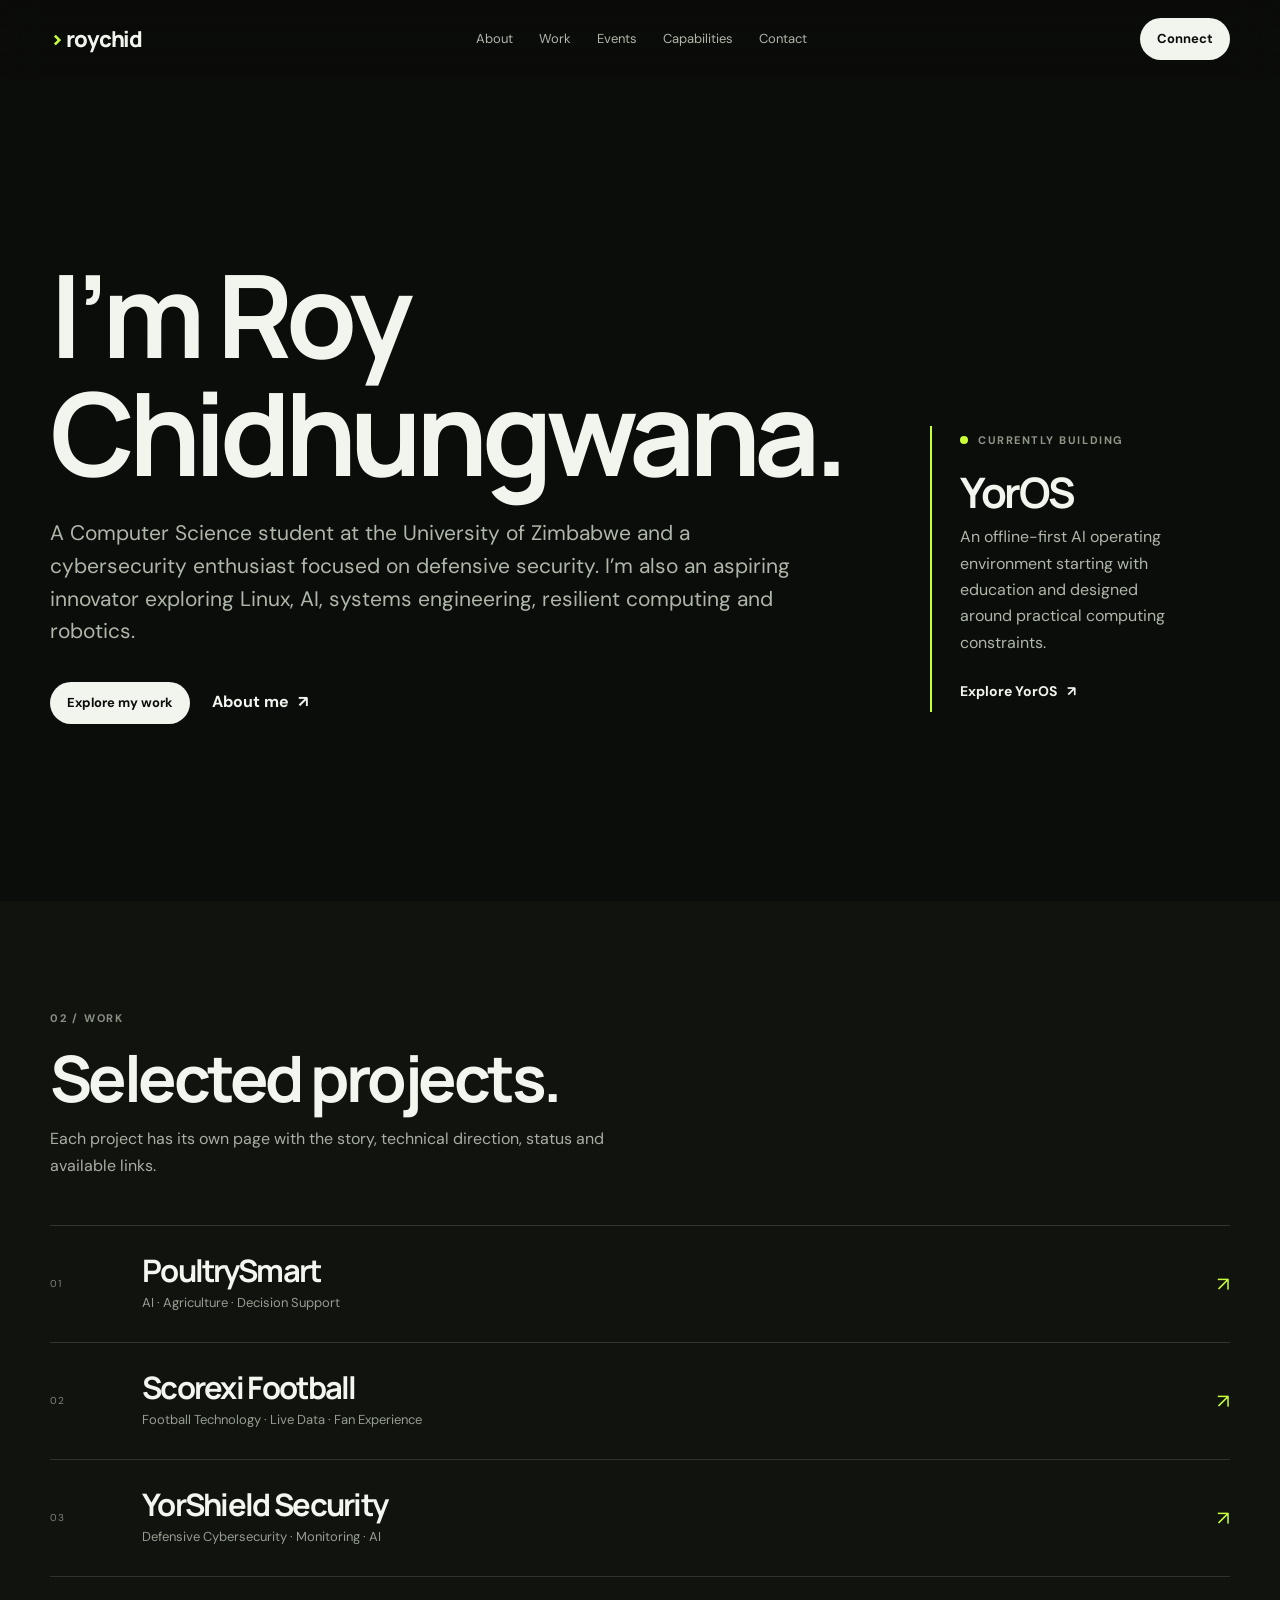
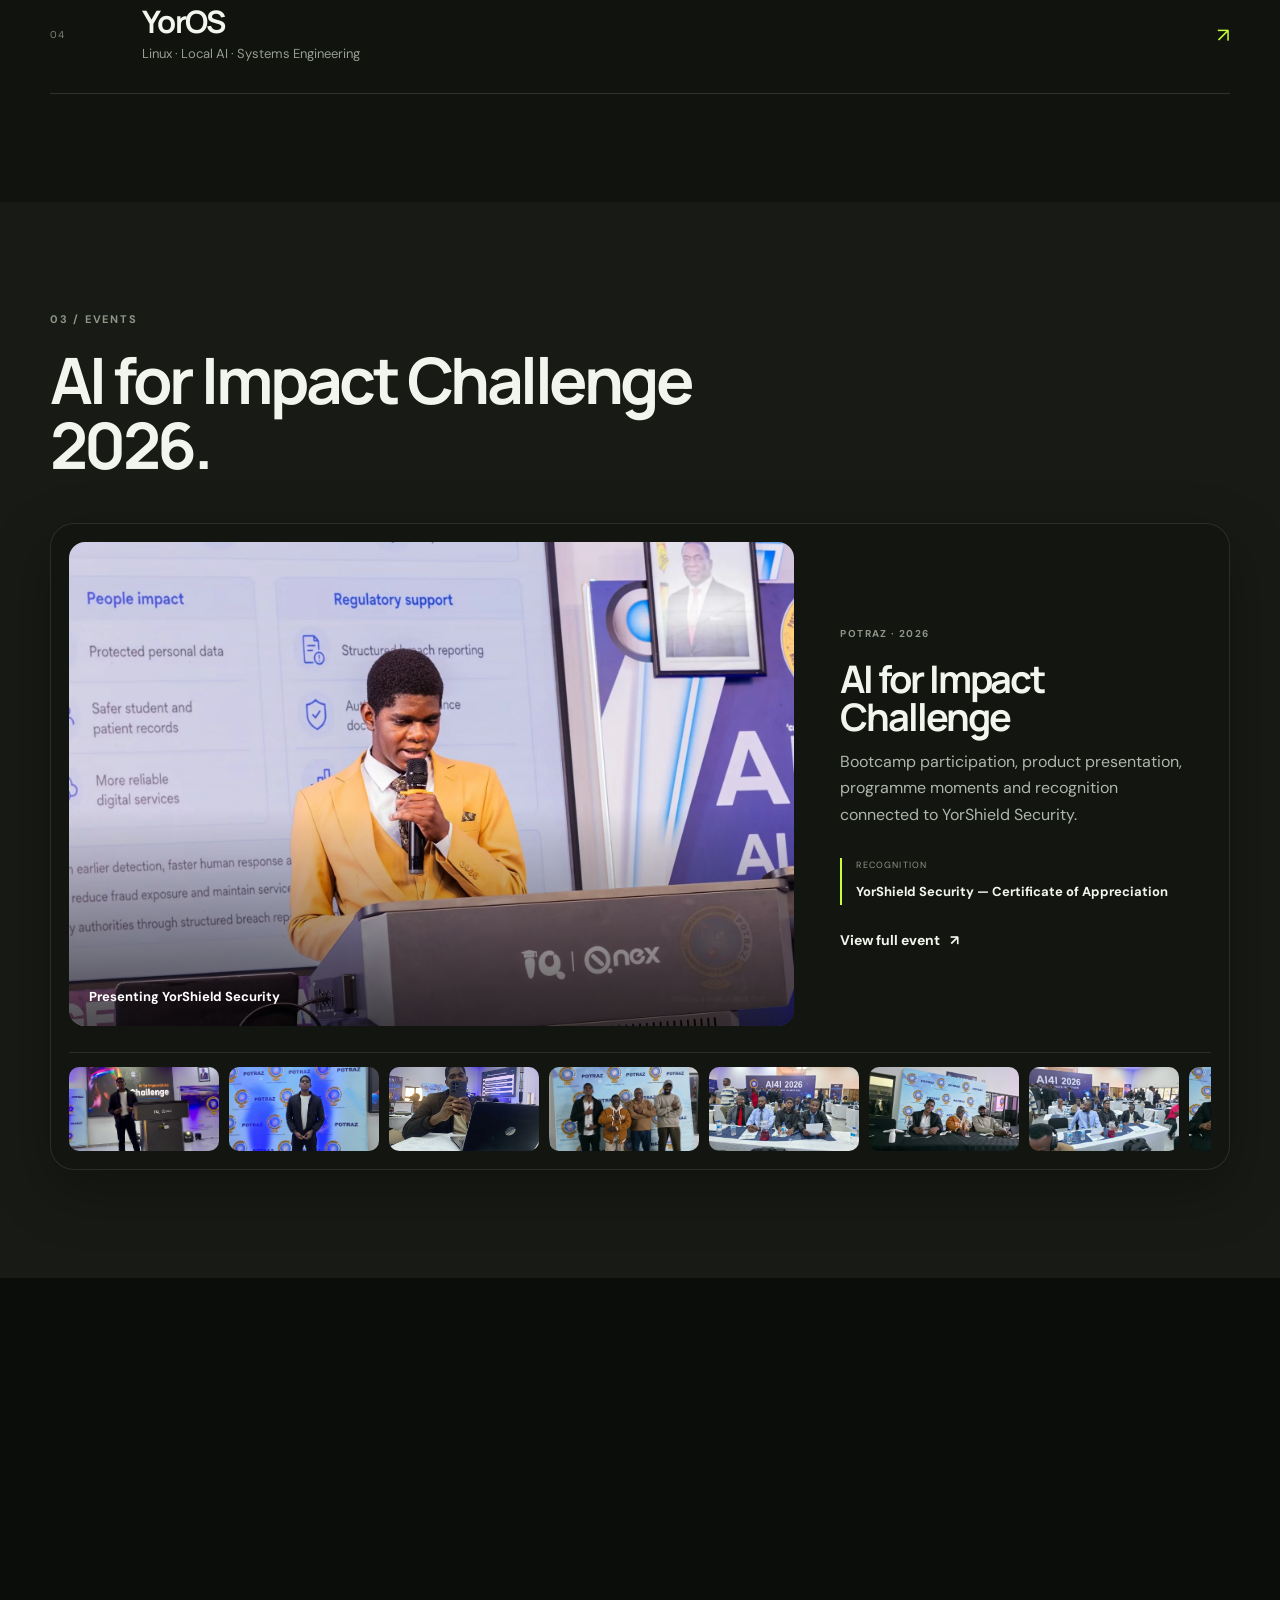
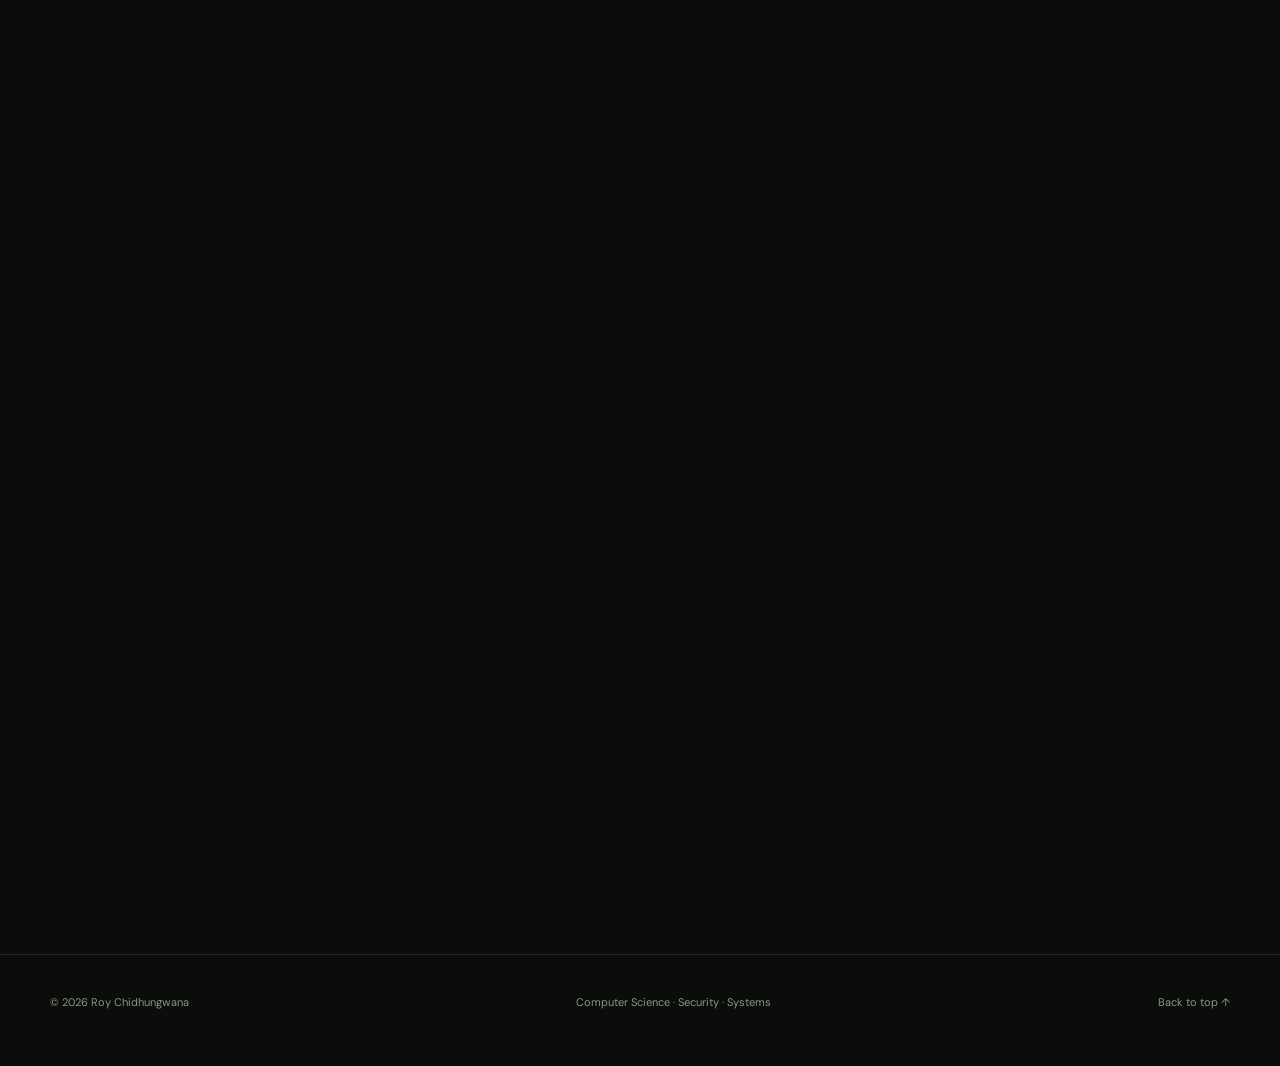
==== commit 956264f4: "Add files via upload" ====
--- a/index.html
+++ b/index.html
@@ -1,23 +1,14 @@
 <!doctype html>
-<html lang="en" data-theme="light">
+<html lang="en">
 <head>
   <meta charset="utf-8" />
   <meta name="viewport" content="width=device-width, initial-scale=1" />
   <meta name="description" content="Roy Chidhungwana — Computer Science student at the University of Zimbabwe focused on defensive cybersecurity, Linux, AI and systems engineering." />
-  <meta name="theme-color" content="#f4f2ec" />
+  <meta name="theme-color" content="#0b0d0a" />
   <title>Roy Chidhungwana — Computer Science · Cybersecurity · Linux · AI</title>
   <link rel="preconnect" href="https://fonts.googleapis.com">
   <link rel="preconnect" href="https://fonts.gstatic.com" crossorigin>
   <link href="https://fonts.googleapis.com/css2?family=DM+Sans:wght@400;500;600;700&family=Manrope:wght@500;600;700;800&display=swap" rel="stylesheet">
-  <script>
-    (() => {
-      try {
-        const saved = localStorage.getItem('roy-portfolio-theme');
-        const theme = saved || (window.matchMedia('(prefers-color-scheme: dark)').matches ? 'dark' : 'light');
-        document.documentElement.dataset.theme = theme;
-      } catch (_) {}
-    })();
-  </script>
   <link rel="stylesheet" href="styles.css" />
 </head>
 <body>
@@ -25,28 +16,23 @@
     <div class="container nav-wrap">
       <a class="brand wordmark" href="#top" aria-label="Roy Chidhungwana home"><span>&gt;</span>roychid</a>
       <nav class="desktop-nav" aria-label="Primary navigation">
-        <a href="#about">About</a>
+        <a href="about.html">About</a>
         <a href="#work">Work</a>
         <a href="#events">Events</a>
         <a href="#skills">Capabilities</a>
         <a href="#contact">Contact</a>
       </nav>
       <div class="nav-tools">
-        <button class="theme-toggle" type="button" aria-label="Switch theme" title="Switch theme">
-          <svg class="theme-moon" viewBox="0 0 24 24" aria-hidden="true"><path d="M20.2 15.2A8.5 8.5 0 0 1 8.8 3.8 8.5 8.5 0 1 0 20.2 15.2Z"/></svg>
-          <svg class="theme-sun" viewBox="0 0 24 24" aria-hidden="true"><circle cx="12" cy="12" r="4"/><path d="M12 2v2M12 20v2M4.93 4.93l1.41 1.41M17.66 17.66l1.41 1.41M2 12h2M20 12h2M4.93 19.07l1.41-1.41M17.66 6.34l1.41-1.41"/></svg>
-        </button>
         <a class="nav-cta" href="#contact">Connect</a>
       </div>
       <button class="menu-btn" type="button" aria-label="Open navigation" aria-expanded="false"><span></span><span></span></button>
     </div>
     <div class="mobile-panel" aria-hidden="true">
-      <a href="#about">About</a>
+      <a href="about.html">About</a>
       <a href="#work">Work</a>
       <a href="#events">Events</a>
       <a href="#skills">Capabilities</a>
       <a href="#contact">Contact</a>
-      <button class="theme-toggle mobile-theme" type="button" aria-label="Switch theme">Switch theme</button>
     </div>
   </header>
 
@@ -58,7 +44,7 @@
           <p class="hero-lede">A Computer Science student at the University of Zimbabwe and a cybersecurity enthusiast focused on defensive security. I’m also an aspiring innovator exploring Linux, AI, systems engineering, resilient computing and robotics.</p>
           <div class="hero-actions">
             <a class="button primary" href="#work">Explore my work</a>
-            <a class="button text" href="#about">About me <span>↘</span></a>
+            <a class="button text" href="about.html">About me <span>↗</span></a>
           </div>
         </div>
 
@@ -71,30 +57,7 @@
       </div>
     </section>
 
-    <section class="focus-strip" aria-label="Current focus areas">
-      <div class="container focus-grid">
-        <div><span>01</span><strong>Cybersecurity</strong></div>
-        <div><span>02</span><strong>Linux</strong></div>
-        <div><span>03</span><strong>AI</strong></div>
-        <div><span>04</span><strong>Systems Engineering</strong></div>
-      </div>
-    </section>
-
-    <section class="about section-pad" id="about">
-      <div class="container two-col">
-        <div class="section-heading reveal">
-          <p class="eyebrow">01 / About</p>
-          <h2>Learning deeply. Building deliberately.</h2>
-        </div>
-        <div class="about-copy reveal">
-          <p class="lead">I am currently pursuing Computer Science at the University of Zimbabwe while actively exploring defensive cybersecurity, Linux, artificial intelligence and systems engineering.</p>
-          <p>I’m particularly interested in understanding how secure and resilient systems are designed from the infrastructure layer upward. Alongside that, I’m keen on robotics and the intersection between software, intelligent systems and real-world machines.</p>
-          <p>My aim is to keep developing strong technical foundations while building projects that force me to apply what I learn to practical problems.</p>
-        </div>
-      </div>
-    </section>
-
-    <section class="work section-pad" id="work">
+<section class="work section-pad" id="work">
       <div class="container">
         <div class="section-heading compact-heading reveal">
           <p class="eyebrow">02 / Work</p>
@@ -160,10 +123,6 @@
               <a href="events/ai4i-2026.html"><img src="assets/bootcamp-potraz.webp" alt="" aria-hidden="true"></a>
               <a href="events/ai4i-2026.html"><img src="assets/bootcamp-working.webp" alt="" aria-hidden="true"></a>
               <a href="events/ai4i-2026.html"><img src="assets/bootcamp-group.webp" alt="" aria-hidden="true"></a>
-              <a href="events/ai4i-2026.html"><img src="assets/ai4i-session-front.webp" alt="" aria-hidden="true"></a>
-              <a href="events/ai4i-2026.html"><img src="assets/ai4i-dinner-three.webp" alt="" aria-hidden="true"></a>
-              <a href="events/ai4i-2026.html"><img src="assets/ai4i-session-wide.webp" alt="" aria-hidden="true"></a>
-              <a href="events/ai4i-2026.html"><img src="assets/ai4i-dinner-four.webp" alt="" aria-hidden="true"></a>
             </div>
           </div>
         </article>
@@ -207,13 +166,16 @@
         <div class="contact-side">
           <p>I’m open to conversations around technology, research, collaboration, accelerators, internships and ambitious projects.</p>
           <div class="contact-links">
-            <a href="#" data-placeholder="true" aria-label="LinkedIn">
+            <a href="https://www.linkedin.com/in/roy-chidhungwana-0726bb3b1" target="_blank" rel="noopener" aria-label="LinkedIn">
               <span class="contact-name"><svg viewBox="0 0 24 24" aria-hidden="true"><path d="M6.5 8.3H3.2V20h3.3V8.3ZM4.85 3A1.92 1.92 0 1 0 4.85 6.84 1.92 1.92 0 0 0 4.85 3ZM20.8 13.3c0-3.52-1.88-5.16-4.39-5.16-2.02 0-2.93 1.11-3.43 1.9V8.3H9.67V20h3.31v-5.8c0-1.53.29-3.01 2.19-3.01 1.87 0 1.89 1.75 1.89 3.11V20h3.31l.43-6.7Z"/></svg>LinkedIn</span><span>↗</span>
             </a>
-            <a href="#" data-placeholder="true" aria-label="GitHub">
+            <a href="https://github.com/roychid" target="_blank" rel="noopener" aria-label="GitHub">
               <span class="contact-name"><svg viewBox="0 0 24 24" aria-hidden="true"><path d="M12 2C6.48 2 2 6.58 2 12.23c0 4.52 2.87 8.35 6.84 9.7.5.1.68-.22.68-.49 0-.24-.01-.89-.01-1.75-2.78.62-3.37-1.37-3.37-1.37-.46-1.18-1.11-1.5-1.11-1.5-.91-.64.07-.62.07-.62 1 .07 1.53 1.06 1.53 1.06.9 1.57 2.35 1.12 2.92.86.09-.66.35-1.12.64-1.38-2.22-.26-4.56-1.14-4.56-5.06 0-1.12.39-2.03 1.03-2.75-.1-.26-.45-1.3.1-2.71 0 0 .84-.28 2.75 1.05A9.31 9.31 0 0 1 12 7.12c.85 0 1.7.12 2.5.35 1.9-1.33 2.74-1.05 2.74-1.05.55 1.41.2 2.45.1 2.71.64.72 1.03 1.63 1.03 2.75 0 3.93-2.35 4.8-4.58 5.05.36.32.68.95.68 1.91 0 1.38-.01 2.49-.01 2.83 0 .27.18.59.69.49A10.24 10.24 0 0 0 22 12.23C22 6.58 17.52 2 12 2Z"/></svg>GitHub</span><span>↗</span>
             </a>
-            <a href="#" data-placeholder="true" aria-label="Email">
+            <a href="https://www.instagram.com/roychid" target="_blank" rel="noopener" aria-label="Instagram">
+              <span class="contact-name"><svg viewBox="0 0 24 24" aria-hidden="true"><path d="M7 2h10a5 5 0 0 1 5 5v10a5 5 0 0 1-5 5H7a5 5 0 0 1-5-5V7a5 5 0 0 1 5-5Zm0 2a3 3 0 0 0-3 3v10a3 3 0 0 0 3 3h10a3 3 0 0 0 3-3V7a3 3 0 0 0-3-3H7Zm10.5 1.5a1.25 1.25 0 1 1 0 2.5 1.25 1.25 0 0 1 0-2.5ZM12 7a5 5 0 1 1 0 10 5 5 0 0 1 0-10Zm0 2a3 3 0 1 0 0 6 3 3 0 0 0 0-6Z"/></svg>Instagram</span><span>↗</span>
+            </a>
+            <a href="mailto:chidhungwanaroy4@gmail.com" aria-label="Email">
               <span class="contact-name"><svg viewBox="0 0 24 24" aria-hidden="true"><path d="M3 5h18v14H3V5Zm2 2v.5l7 4.9 7-4.9V7H5Zm14 10V9.94l-7 4.9-7-4.9V17h14Z"/></svg>Email</span><span>↗</span>
             </a>
             <a href="https://wa.me/263775881639" target="_blank" rel="noopener" aria-label="WhatsApp Roy Chidhungwana">
--- a/styles.css
+++ b/styles.css
@@ -1,19 +1,4 @@
 :root {
-  --bg:#f4f2ec;
-  --surface:#ffffff;
-  --surface-2:#ebe8df;
-  --ink:#11130f;
-  --ink-soft:#5e6259;
-  --muted:#7b8075;
-  --line:rgba(17,19,15,.12);
-  --accent:#baf52a;
-  --dark:#10130e;
-  --dark-2:#161a13;
-  --radius:24px;
-  --max:1180px;
-  --shadow:0 20px 60px rgba(17,19,15,.08);
-}
-html[data-theme="dark"] {
   --bg:#0b0d0a;
   --surface:#121510;
   --surface-2:#171a15;
@@ -22,12 +7,16 @@
   --muted:#8e9688;
   --line:rgba(255,255,255,.1);
   --accent:#c8ff38;
+  --dark:#10130e;
+  --dark-2:#161a13;
+  --radius:24px;
+  --max:1180px;
   --shadow:0 20px 60px rgba(0,0,0,.28);
 }
-*{box-sizing:border-box} html{scroll-behavior:smooth} body{margin:0;background:var(--bg);color:var(--ink);font:400 16px/1.65 "DM Sans",system-ui,sans-serif;-webkit-font-smoothing:antialiased;transition:background .25s ease,color .25s ease} body.menu-open{overflow:hidden} a{color:inherit;text-decoration:none} img{display:block;max-width:100%} p{margin:0 0 1rem} h1,h2,h3{font-family:"Manrope",system-ui,sans-serif;margin:0 0 1rem;line-height:1.02;letter-spacing:-.055em} button{font:inherit} .container{width:min(calc(100% - 48px),var(--max));margin:auto}.section-pad{padding:108px 0}.eyebrow{font-size:11px;font-weight:700;letter-spacing:.16em;text-transform:uppercase;color:var(--muted);margin-bottom:18px}.arrow-link{display:inline-flex;align-items:center;gap:10px;font-weight:700;font-size:14px}.arrow-link span{transition:transform .2s ease}.arrow-link:hover span{transform:translate(3px,-3px)}
-.site-header{position:sticky;top:0;z-index:50;background:color-mix(in srgb,var(--bg) 84%,transparent);backdrop-filter:blur(18px);border-bottom:1px solid transparent;transition:.2s ease}.site-header.scrolled{border-bottom-color:var(--line)}.nav-wrap{height:78px;display:flex;align-items:center;justify-content:space-between;gap:24px}.wordmark{font:800 22px/1 "Manrope";letter-spacing:-.05em}.wordmark span{color:var(--accent);margin-right:3px}.desktop-nav{display:flex;gap:26px;font-size:13px;color:var(--ink-soft)}.desktop-nav a:hover{color:var(--ink)}.nav-tools{display:flex;align-items:center;gap:10px}.nav-cta,.button.primary{display:inline-flex;align-items:center;justify-content:center;min-height:42px;padding:0 17px;border-radius:999px;background:var(--ink);color:var(--bg);font-size:13px;font-weight:700}.theme-toggle{width:42px;height:42px;border-radius:50%;border:1px solid var(--line);background:var(--surface);color:var(--ink);display:grid;place-items:center;cursor:pointer;box-shadow:0 4px 16px rgba(0,0,0,.04);transition:transform .2s ease,border-color .2s ease}.theme-toggle:hover{transform:translateY(-1px);border-color:color-mix(in srgb,var(--accent) 55%,var(--line))}.theme-toggle svg{width:18px;height:18px;fill:none;stroke:currentColor;stroke-width:1.7;stroke-linecap:round;stroke-linejoin:round}.theme-toggle .theme-moon{fill:currentColor;stroke:none}html[data-theme="light"] .theme-sun{display:none}html[data-theme="dark"] .theme-moon{display:none}.menu-btn,.mobile-panel{display:none}
+*{box-sizing:border-box} html{scroll-behavior:smooth} body{margin:0;background:var(--bg);color:var(--ink);font:400 16px/1.65 "DM Sans",system-ui,sans-serif;-webkit-font-smoothing:antialiased;} body.menu-open{overflow:hidden} a{color:inherit;text-decoration:none} img{display:block;max-width:100%} p{margin:0 0 1rem} h1,h2,h3{font-family:"Manrope",system-ui,sans-serif;margin:0 0 1rem;line-height:1.02;letter-spacing:-.055em} button{font:inherit} .container{width:min(calc(100% - 48px),var(--max));margin:auto}.section-pad{padding:108px 0}.eyebrow{font-size:11px;font-weight:700;letter-spacing:.16em;text-transform:uppercase;color:var(--muted);margin-bottom:18px}.arrow-link{display:inline-flex;align-items:center;gap:10px;font-weight:700;font-size:14px}.arrow-link span{transition:transform .2s ease}.arrow-link:hover span{transform:translate(3px,-3px)}
+.site-header{position:sticky;top:0;z-index:50;background:color-mix(in srgb,var(--bg) 84%,transparent);backdrop-filter:blur(18px);border-bottom:1px solid transparent;transition:.2s ease}.site-header.scrolled{border-bottom-color:var(--line)}.nav-wrap{height:78px;display:flex;align-items:center;justify-content:space-between;gap:24px}.wordmark{font:800 22px/1 "Manrope";letter-spacing:-.05em}.wordmark span{color:var(--accent);margin-right:3px}.desktop-nav{display:flex;gap:26px;font-size:13px;color:var(--ink-soft)}.desktop-nav a:hover{color:var(--ink)}.nav-tools{display:flex;align-items:center;gap:10px}.nav-cta,.button.primary{display:inline-flex;align-items:center;justify-content:center;min-height:42px;padding:0 17px;border-radius:999px;background:var(--ink);color:var(--bg);font-size:13px;font-weight:700}.menu-btn,.mobile-panel{display:none}
 .hero{min-height:calc(100vh - 78px);display:grid;align-items:center}.hero-layout{display:grid;grid-template-columns:1.2fr .8fr;gap:100px;align-items:end}.hero-copy h1{font-size:clamp(66px,9vw,118px);max-width:780px}.hero-lede{font-size:21px;line-height:1.55;max-width:780px;color:var(--ink-soft);margin:26px 0 34px}.hero-actions{display:flex;gap:22px;align-items:center}.button.text{display:inline-flex;align-items:center;gap:9px;font-weight:700}.building-now{border-left:2px solid var(--accent);padding:5px 0 7px 28px;margin-bottom:12px}.building-label{display:flex;align-items:center;gap:10px;font-size:11px;text-transform:uppercase;letter-spacing:.14em;color:var(--muted);font-weight:700}.pulse{width:8px;height:8px;border-radius:50%;background:var(--accent);box-shadow:0 0 0 0 rgba(186,245,42,.5);animation:pulse 1.8s infinite}@keyframes pulse{70%{box-shadow:0 0 0 11px rgba(186,245,42,0)}}.building-now h2{font-size:42px;margin:22px 0 10px}.building-now p{color:var(--ink-soft);max-width:390px;margin-bottom:22px}
-.focus-strip{border-top:1px solid var(--line);border-bottom:1px solid var(--line)}.focus-grid{display:grid;grid-template-columns:repeat(4,1fr)}.focus-grid div{padding:24px 20px;border-right:1px solid var(--line)}.focus-grid div:last-child{border-right:0}.focus-grid span{display:block;font-size:9px;color:var(--muted);letter-spacing:.12em;margin-bottom:8px}.focus-grid strong{font:700 15px "Manrope"}
+
 .two-col{display:grid;grid-template-columns:.9fr 1.1fr;gap:90px}.section-heading h2{font-size:clamp(42px,5vw,68px);max-width:700px}.about-copy .lead{font-size:26px;line-height:1.42;color:var(--ink);margin-bottom:22px}.about-copy p:not(.lead){color:var(--ink-soft);font-size:17px;max-width:690px}.compact-heading{max-width:780px;margin-bottom:46px}.compact-heading>p:last-child{color:var(--ink-soft);max-width:610px}
 .work{background:var(--dark);color:#f3f5ef}.work .eyebrow{color:#899084}.work .compact-heading>p:last-child{color:#a9aea4}.work-list{border-top:1px solid rgba(255,255,255,.13)}.work-row{display:grid;grid-template-columns:74px 1fr 50px;align-items:center;gap:18px;padding:29px 0;border-bottom:1px solid rgba(255,255,255,.13);transition:padding .2s ease,background .2s ease}.work-row:hover{padding-left:12px;padding-right:12px;background:rgba(255,255,255,.025)}.work-no{font-size:10px;color:#7f8679;letter-spacing:.1em}.work-row h3{font-size:31px;margin:0 0 5px;color:#f3f5ef}.work-row p{margin:0;color:#969d91;font-size:13px}.work-arrow{font-size:20px;color:var(--accent);justify-self:end}
 .events{background:var(--surface-2)}.event-card{display:grid;grid-template-columns:1.3fr .7fr;gap:26px;background:var(--surface);border:1px solid var(--line);border-radius:var(--radius);padding:18px;box-shadow:var(--shadow);overflow:hidden}.event-feature{position:relative;border-radius:16px;overflow:hidden;min-height:350px}.event-feature img{width:100%;height:100%;object-fit:cover}.event-feature::after{content:"";position:absolute;inset:0;background:linear-gradient(180deg,transparent 55%,rgba(0,0,0,.65))}.event-feature-label{position:absolute;z-index:1;left:20px;bottom:18px;color:#fff;font-weight:700;font-size:13px}.event-info{padding:22px 20px 12px;display:flex;flex-direction:column;justify-content:center}.event-kicker{font-size:10px;text-transform:uppercase;letter-spacing:.14em;color:var(--muted);font-weight:700}.event-info h3{font-size:38px;margin-bottom:13px}.event-info>p:not(.event-kicker){color:var(--ink-soft)}.event-recognition{border-left:2px solid var(--accent);padding-left:14px;margin:14px 0 24px}.event-recognition span{display:block;font-size:9px;text-transform:uppercase;letter-spacing:.13em;color:var(--muted);margin-bottom:5px}.event-recognition strong{font-size:13px}.event-reel{grid-column:1/-1;overflow:hidden;border-top:1px solid var(--line);padding-top:14px}.event-reel-track{display:flex;width:max-content;gap:10px;animation:reel 28s linear infinite}.event-reel:hover .event-reel-track{animation-play-state:paused}.event-reel a{width:150px;height:84px;border-radius:10px;overflow:hidden;flex:0 0 auto}.event-reel img{width:100%;height:100%;object-fit:cover;transition:transform .25s ease}.event-reel a:hover img{transform:scale(1.05)}@keyframes reel{to{transform:translateX(calc(-50% - 5px))}}
@@ -37,5 +26,9 @@
 /* Inner pages */
 .inner-main{padding:84px 0 110px}.back-link{display:inline-flex;gap:8px;align-items:center;color:var(--ink-soft);font-size:13px;font-weight:700;margin-bottom:52px}.detail-hero{display:grid;grid-template-columns:1.15fr .85fr;gap:70px;align-items:end;padding-bottom:70px;border-bottom:1px solid var(--line)}.detail-kicker{font-size:11px;color:var(--muted);text-transform:uppercase;letter-spacing:.15em;font-weight:700;margin-bottom:18px}.detail-hero h1{font-size:clamp(58px,8vw,105px)}.detail-lede{font-size:23px;line-height:1.5;color:var(--ink-soft);max-width:780px}.detail-meta{border-left:2px solid var(--accent);padding-left:24px}.detail-meta div{padding:12px 0;border-bottom:1px solid var(--line)}.detail-meta span{display:block;font-size:9px;text-transform:uppercase;letter-spacing:.12em;color:var(--muted)}.detail-meta strong{font-size:14px}.detail-section{padding:68px 0;border-bottom:1px solid var(--line);display:grid;grid-template-columns:.72fr 1.28fr;gap:90px}.detail-section h2{font-size:32px}.detail-body{color:var(--ink-soft);font-size:17px}.detail-body p{max-width:780px}.detail-list{margin:0;padding-left:20px}.detail-list li{margin:9px 0}.project-links{display:flex;flex-wrap:wrap;gap:10px;margin-top:24px}.project-link{padding:10px 14px;border:1px solid var(--line);border-radius:999px;font-size:12px;font-weight:700}.project-link.muted{color:var(--muted);pointer-events:none}.detail-accent{background:var(--dark);color:#f3f5ef;border-radius:var(--radius);padding:34px;margin-top:30px}.detail-accent p{color:#abb0a6;margin:0}.gallery-full{display:grid;grid-template-columns:repeat(12,1fr);gap:12px;margin-top:28px}.gallery-full button{border:0;padding:0;background:none;cursor:pointer;border-radius:14px;overflow:hidden;grid-column:span 4;height:240px}.gallery-full button:first-child{grid-column:span 8;height:500px}.gallery-full img{width:100%;height:100%;object-fit:cover;transition:transform .25s ease}.gallery-full button:hover img{transform:scale(1.03)}.certificate-panel{display:grid;grid-template-columns:.9fr 1.1fr;gap:34px;align-items:center;background:var(--surface-2);border-radius:var(--radius);padding:26px;margin-top:30px}.certificate-panel button{border:0;background:none;padding:0;cursor:pointer;border-radius:16px;overflow:hidden}.certificate-panel img{width:100%;max-height:520px;object-fit:contain}.certificate-copy p{color:var(--ink-soft)}
 .lightbox{position:fixed;inset:0;background:rgba(0,0,0,.92);z-index:100;display:none;align-items:center;justify-content:center;padding:34px}.lightbox.open{display:flex}.lightbox img{max-width:min(1100px,88vw);max-height:82vh;object-fit:contain}.lightbox-close,.lightbox-prev,.lightbox-next{position:fixed;border:1px solid rgba(255,255,255,.22);background:rgba(20,20,20,.72);color:#fff;width:44px;height:44px;border-radius:50%;cursor:pointer;font-size:20px}.lightbox-close{top:22px;right:22px}.lightbox-prev{left:22px;top:50%}.lightbox-next{right:22px;top:50%}.lightbox-caption{position:fixed;left:50%;transform:translateX(-50%);bottom:16px;color:#ddd;font-size:12px;text-align:center;max-width:70vw}
-@media(max-width:900px){.section-pad{padding:82px 0}.desktop-nav,.nav-cta{display:none}.menu-btn{display:block;width:38px;height:38px;border:0;background:none;position:relative}.menu-btn span{position:absolute;left:7px;right:7px;height:1px;background:var(--ink);transition:.2s}.menu-btn span:first-child{top:14px}.menu-btn span:last-child{top:22px}.menu-btn[aria-expanded="true"] span:first-child{transform:rotate(45deg);top:18px}.menu-btn[aria-expanded="true"] span:last-child{transform:rotate(-45deg);top:18px}.mobile-panel{position:fixed;inset:78px 0 auto;background:var(--bg);border-top:1px solid var(--line);border-bottom:1px solid var(--line);padding:26px 24px 34px;flex-direction:column;gap:18px;font:700 23px "Manrope"}.mobile-panel.open{display:flex}.mobile-theme{width:auto;height:44px;border-radius:999px;font-size:13px;padding:0 18px}.hero{min-height:auto}.hero-layout,.two-col,.skills-grid,.contact-grid,.detail-hero,.detail-section,.certificate-panel{grid-template-columns:1fr;gap:48px}.building-now{max-width:600px}.focus-grid{grid-template-columns:1fr 1fr}.focus-grid div:nth-child(2){border-right:0}.focus-grid div:nth-child(-n+2){border-bottom:1px solid var(--line)}.event-card{grid-template-columns:1fr}.event-feature{min-height:310px}.event-reel{grid-column:auto}.gallery-full button,.gallery-full button:first-child{grid-column:span 6;height:260px}.detail-meta{max-width:600px}.footer-wrap{flex-wrap:wrap}}
-@media(max-width:560px){.container{width:min(calc(100% - 28px),var(--max))}.section-pad{padding:68px 0}.nav-wrap{height:70px}.mobile-panel{inset:70px 0 auto}.nav-tools .theme-toggle{width:38px;height:38px}.hero-copy h1{font-size:58px}.hero-lede{font-size:18px}.hero-actions{align-items:flex-start;flex-direction:column}.focus-grid{grid-template-columns:1fr}.focus-grid div{border-right:0;border-bottom:1px solid var(--line)}.about-copy .lead{font-size:22px}.work-row{grid-template-columns:44px 1fr 28px}.work-row h3{font-size:25px}.event-card{padding:12px}.event-feature{min-height:240px}.event-info{padding:14px 10px}.event-info h3{font-size:31px}.event-reel a{width:120px;height:70px}.skill-group{grid-template-columns:42px 1fr}.contact h2{font-size:47px}.footer-wrap{flex-direction:column}.inner-main{padding-top:50px}.detail-hero h1{font-size:56px}.detail-lede{font-size:19px}.detail-section{padding:52px 0}.gallery-full{grid-template-columns:1fr}.gallery-full button,.gallery-full button:first-child{grid-column:auto;height:230px}.certificate-panel{padding:18px}.lightbox{padding:16px}.lightbox-prev{left:8px}.lightbox-next{right:8px}}
+@media(max-width:900px){.section-pad{padding:82px 0}.desktop-nav,.nav-cta{display:none}.menu-btn{display:block;width:38px;height:38px;border:0;background:none;position:relative}.menu-btn span{position:absolute;left:7px;right:7px;height:1px;background:var(--ink);transition:.2s}.menu-btn span:first-child{top:14px}.menu-btn span:last-child{top:22px}.menu-btn[aria-expanded="true"] span:first-child{transform:rotate(45deg);top:18px}.menu-btn[aria-expanded="true"] span:last-child{transform:rotate(-45deg);top:18px}.mobile-panel{position:fixed;inset:78px 0 auto;background:var(--bg);border-top:1px solid var(--line);border-bottom:1px solid var(--line);padding:26px 24px 34px;flex-direction:column;gap:18px;font:700 23px "Manrope"}.mobile-panel.open{display:flex}.hero{min-height:auto}.hero-layout,.two-col,.skills-grid,.contact-grid,.detail-hero,.detail-section,.certificate-panel{grid-template-columns:1fr;gap:48px}.building-now{max-width:600px}.event-card{grid-template-columns:1fr}.event-feature{min-height:310px}.event-reel{grid-column:auto}.gallery-full button,.gallery-full button:first-child{grid-column:span 6;height:260px}.detail-meta{max-width:600px}.footer-wrap{flex-wrap:wrap}}
+@media(max-width:560px){.container{width:min(calc(100% - 28px),var(--max))}.section-pad{padding:68px 0}.nav-wrap{height:70px}.mobile-panel{inset:70px 0 auto}.hero-copy h1{font-size:58px}.hero-lede{font-size:18px}.hero-actions{align-items:flex-start;flex-direction:column}.about-copy .lead{font-size:22px}.work-row{grid-template-columns:44px 1fr 28px}.work-row h3{font-size:25px}.event-card{padding:12px}.event-feature{min-height:240px}.event-info{padding:14px 10px}.event-info h3{font-size:31px}.event-reel a{width:120px;height:70px}.skill-group{grid-template-columns:42px 1fr}.contact h2{font-size:47px}.footer-wrap{flex-direction:column}.inner-main{padding-top:50px}.detail-hero h1{font-size:56px}.detail-lede{font-size:19px}.detail-section{padding:52px 0}.gallery-full{grid-template-columns:1fr}.gallery-full button,.gallery-full button:first-child{grid-column:auto;height:230px}.certificate-panel{padding:18px}.lightbox{padding:16px}.lightbox-prev{left:8px}.lightbox-next{right:8px}}
+
+/* About page */
+.about-page-hero{max-width:980px;padding:28px 0 76px;border-bottom:1px solid var(--line)}.about-page-hero h1{font-size:clamp(64px,9vw,116px);margin-bottom:28px}.about-page-lede{font-size:clamp(22px,3vw,34px);line-height:1.45;color:var(--ink-soft);max-width:1000px}.desktop-nav a[aria-current="page"]{color:var(--ink)}
+@media(max-width:560px){.about-page-hero{padding-bottom:52px}.about-page-hero h1{font-size:58px}.about-page-lede{font-size:21px}}
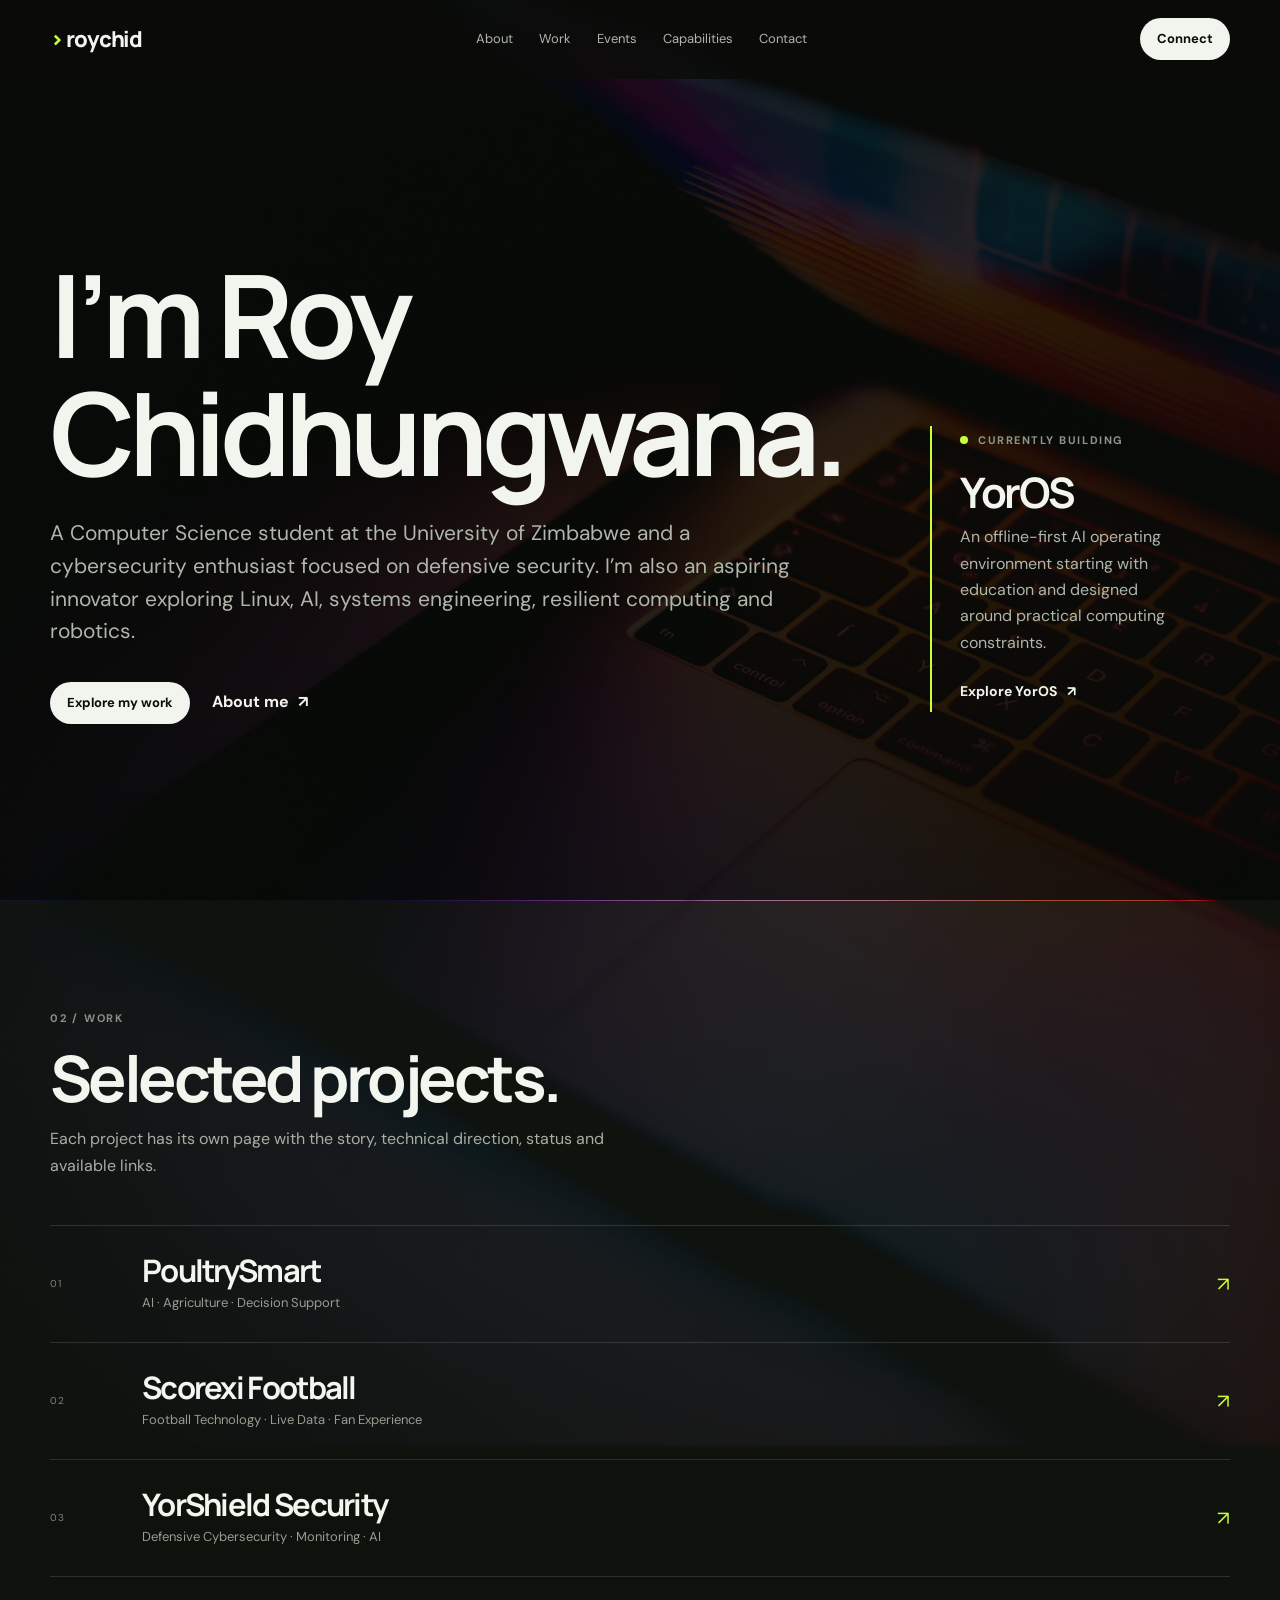
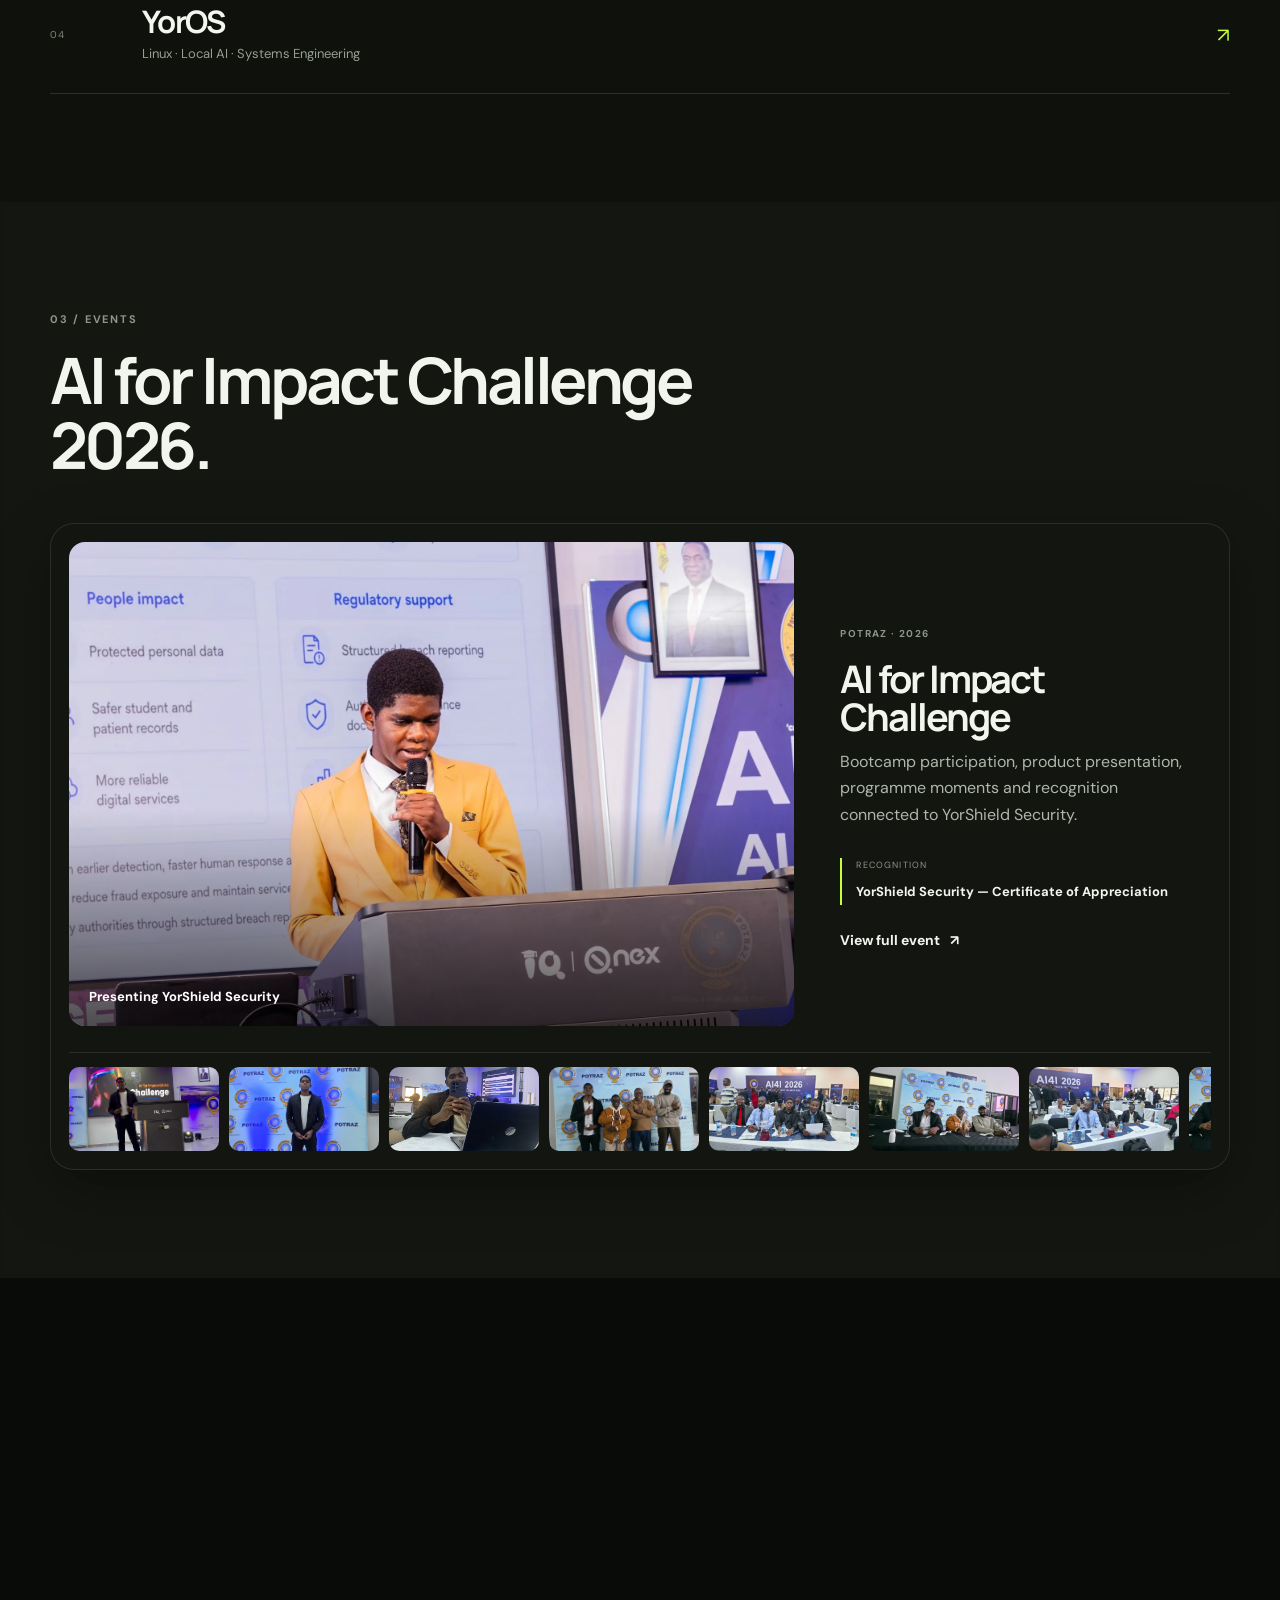
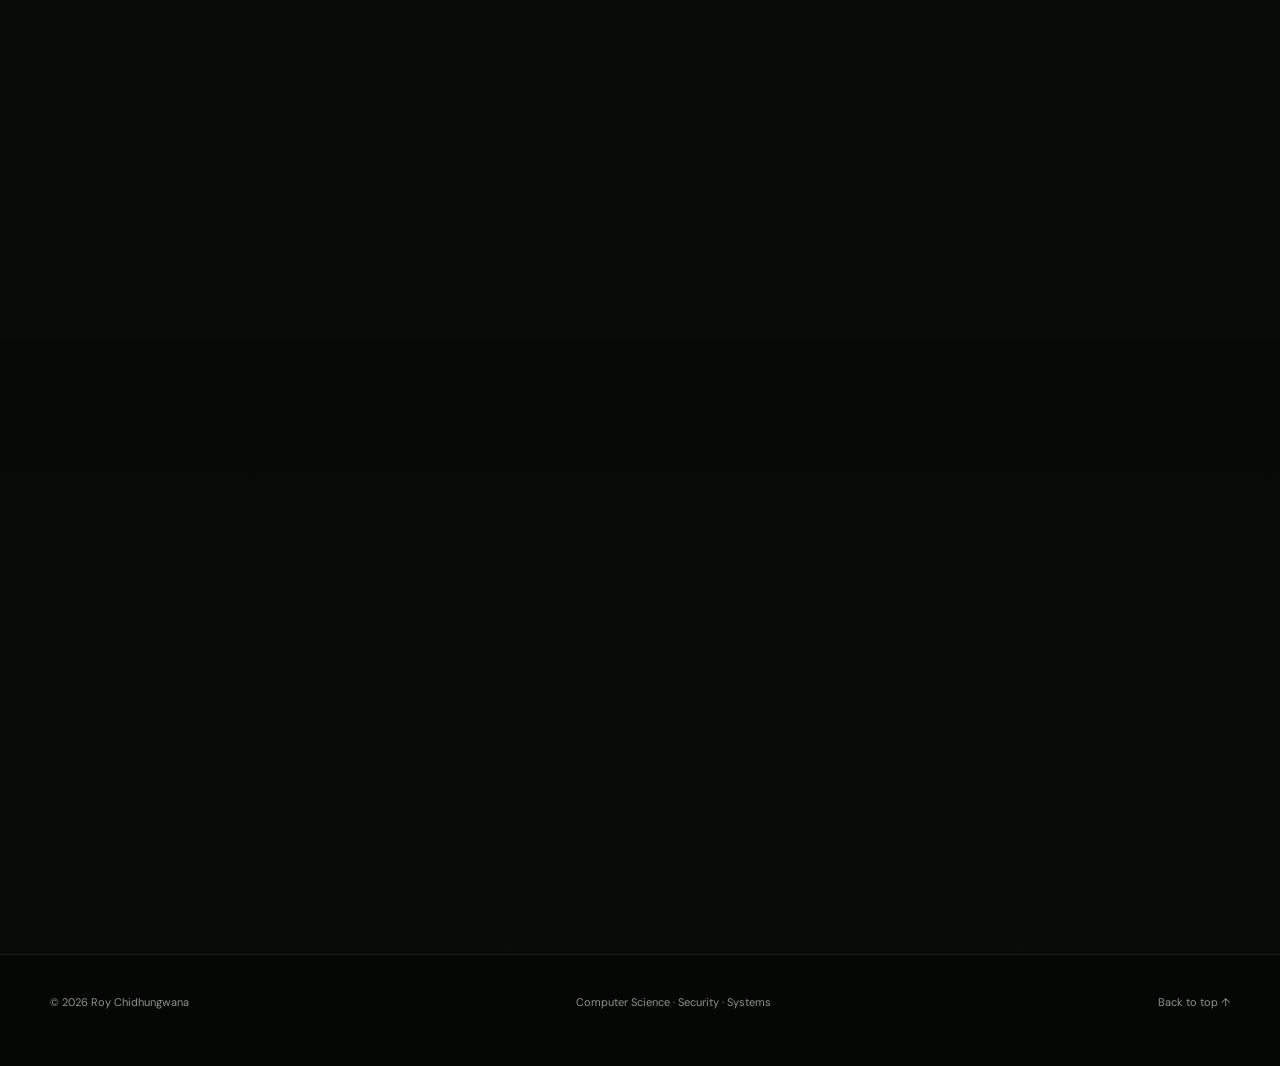
==== commit 5bb0079f: "Add files via upload" ====
--- a/index.html
+++ b/index.html
@@ -9,7 +9,7 @@
   <link rel="preconnect" href="https://fonts.googleapis.com">
   <link rel="preconnect" href="https://fonts.gstatic.com" crossorigin>
   <link href="https://fonts.googleapis.com/css2?family=DM+Sans:wght@400;500;600;700&family=Manrope:wght@500;600;700;800&display=swap" rel="stylesheet">
-  <link rel="stylesheet" href="styles.css" />
+  <link rel="stylesheet" href="styles.css?v=4" />
 </head>
 <body>
   <header class="site-header" id="top">
--- a/styles.css
+++ b/styles.css
@@ -13,20 +13,20 @@
   --max:1180px;
   --shadow:0 20px 60px rgba(0,0,0,.28);
 }
-*{box-sizing:border-box} html{scroll-behavior:smooth} body{margin:0;background:var(--bg);color:var(--ink);font:400 16px/1.65 "DM Sans",system-ui,sans-serif;-webkit-font-smoothing:antialiased;} body.menu-open{overflow:hidden} a{color:inherit;text-decoration:none} img{display:block;max-width:100%} p{margin:0 0 1rem} h1,h2,h3{font-family:"Manrope",system-ui,sans-serif;margin:0 0 1rem;line-height:1.02;letter-spacing:-.055em} button{font:inherit} .container{width:min(calc(100% - 48px),var(--max));margin:auto}.section-pad{padding:108px 0}.eyebrow{font-size:11px;font-weight:700;letter-spacing:.16em;text-transform:uppercase;color:var(--muted);margin-bottom:18px}.arrow-link{display:inline-flex;align-items:center;gap:10px;font-weight:700;font-size:14px}.arrow-link span{transition:transform .2s ease}.arrow-link:hover span{transform:translate(3px,-3px)}
+*{box-sizing:border-box} html{scroll-behavior:smooth;background:#050705} body{margin:0;background-color:#050705;background-image:linear-gradient(rgba(5,7,5,.76),rgba(5,7,5,.88)),url("assets/site-bg-laptop-v2.webp");background-size:cover;background-position:center 22%;background-repeat:no-repeat;background-attachment:fixed;color:var(--ink);font:400 16px/1.65 "DM Sans",system-ui,sans-serif;-webkit-font-smoothing:antialiased;} body.menu-open{overflow:hidden} a{color:inherit;text-decoration:none} img{display:block;max-width:100%} p{margin:0 0 1rem} h1,h2,h3{font-family:"Manrope",system-ui,sans-serif;margin:0 0 1rem;line-height:1.02;letter-spacing:-.055em} button{font:inherit} .container{width:min(calc(100% - 48px),var(--max));margin:auto}.section-pad{padding:108px 0}.eyebrow{font-size:11px;font-weight:700;letter-spacing:.16em;text-transform:uppercase;color:var(--muted);margin-bottom:18px}.arrow-link{display:inline-flex;align-items:center;gap:10px;font-weight:700;font-size:14px}.arrow-link span{transition:transform .2s ease}.arrow-link:hover span{transform:translate(3px,-3px)}
 .site-header{position:sticky;top:0;z-index:50;background:color-mix(in srgb,var(--bg) 84%,transparent);backdrop-filter:blur(18px);border-bottom:1px solid transparent;transition:.2s ease}.site-header.scrolled{border-bottom-color:var(--line)}.nav-wrap{height:78px;display:flex;align-items:center;justify-content:space-between;gap:24px}.wordmark{font:800 22px/1 "Manrope";letter-spacing:-.05em}.wordmark span{color:var(--accent);margin-right:3px}.desktop-nav{display:flex;gap:26px;font-size:13px;color:var(--ink-soft)}.desktop-nav a:hover{color:var(--ink)}.nav-tools{display:flex;align-items:center;gap:10px}.nav-cta,.button.primary{display:inline-flex;align-items:center;justify-content:center;min-height:42px;padding:0 17px;border-radius:999px;background:var(--ink);color:var(--bg);font-size:13px;font-weight:700}.menu-btn,.mobile-panel{display:none}
-.hero{min-height:calc(100vh - 78px);display:grid;align-items:center}.hero-layout{display:grid;grid-template-columns:1.2fr .8fr;gap:100px;align-items:end}.hero-copy h1{font-size:clamp(66px,9vw,118px);max-width:780px}.hero-lede{font-size:21px;line-height:1.55;max-width:780px;color:var(--ink-soft);margin:26px 0 34px}.hero-actions{display:flex;gap:22px;align-items:center}.button.text{display:inline-flex;align-items:center;gap:9px;font-weight:700}.building-now{border-left:2px solid var(--accent);padding:5px 0 7px 28px;margin-bottom:12px}.building-label{display:flex;align-items:center;gap:10px;font-size:11px;text-transform:uppercase;letter-spacing:.14em;color:var(--muted);font-weight:700}.pulse{width:8px;height:8px;border-radius:50%;background:var(--accent);box-shadow:0 0 0 0 rgba(186,245,42,.5);animation:pulse 1.8s infinite}@keyframes pulse{70%{box-shadow:0 0 0 11px rgba(186,245,42,0)}}.building-now h2{font-size:42px;margin:22px 0 10px}.building-now p{color:var(--ink-soft);max-width:390px;margin-bottom:22px}
+.hero{min-height:calc(100vh - 78px);display:grid;align-items:center;background:radial-gradient(circle at 50% 40%,rgba(11,13,10,.08),rgba(11,13,10,.38) 72%)}.hero-layout{display:grid;grid-template-columns:1.2fr .8fr;gap:100px;align-items:end}.hero-copy h1{font-size:clamp(66px,9vw,118px);max-width:780px}.hero-lede{font-size:21px;line-height:1.55;max-width:780px;color:var(--ink-soft);margin:26px 0 34px}.hero-actions{display:flex;gap:22px;align-items:center}.button.text{display:inline-flex;align-items:center;gap:9px;font-weight:700}.building-now{border-left:2px solid var(--accent);padding:5px 0 7px 28px;margin-bottom:12px}.building-label{display:flex;align-items:center;gap:10px;font-size:11px;text-transform:uppercase;letter-spacing:.14em;color:var(--muted);font-weight:700}.pulse{width:8px;height:8px;border-radius:50%;background:var(--accent);box-shadow:0 0 0 0 rgba(186,245,42,.5);animation:pulse 1.8s infinite}@keyframes pulse{70%{box-shadow:0 0 0 11px rgba(186,245,42,0)}}.building-now h2{font-size:42px;margin:22px 0 10px}.building-now p{color:var(--ink-soft);max-width:390px;margin-bottom:22px}
 
 .two-col{display:grid;grid-template-columns:.9fr 1.1fr;gap:90px}.section-heading h2{font-size:clamp(42px,5vw,68px);max-width:700px}.about-copy .lead{font-size:26px;line-height:1.42;color:var(--ink);margin-bottom:22px}.about-copy p:not(.lead){color:var(--ink-soft);font-size:17px;max-width:690px}.compact-heading{max-width:780px;margin-bottom:46px}.compact-heading>p:last-child{color:var(--ink-soft);max-width:610px}
-.work{background:var(--dark);color:#f3f5ef}.work .eyebrow{color:#899084}.work .compact-heading>p:last-child{color:#a9aea4}.work-list{border-top:1px solid rgba(255,255,255,.13)}.work-row{display:grid;grid-template-columns:74px 1fr 50px;align-items:center;gap:18px;padding:29px 0;border-bottom:1px solid rgba(255,255,255,.13);transition:padding .2s ease,background .2s ease}.work-row:hover{padding-left:12px;padding-right:12px;background:rgba(255,255,255,.025)}.work-no{font-size:10px;color:#7f8679;letter-spacing:.1em}.work-row h3{font-size:31px;margin:0 0 5px;color:#f3f5ef}.work-row p{margin:0;color:#969d91;font-size:13px}.work-arrow{font-size:20px;color:var(--accent);justify-self:end}
-.events{background:var(--surface-2)}.event-card{display:grid;grid-template-columns:1.3fr .7fr;gap:26px;background:var(--surface);border:1px solid var(--line);border-radius:var(--radius);padding:18px;box-shadow:var(--shadow);overflow:hidden}.event-feature{position:relative;border-radius:16px;overflow:hidden;min-height:350px}.event-feature img{width:100%;height:100%;object-fit:cover}.event-feature::after{content:"";position:absolute;inset:0;background:linear-gradient(180deg,transparent 55%,rgba(0,0,0,.65))}.event-feature-label{position:absolute;z-index:1;left:20px;bottom:18px;color:#fff;font-weight:700;font-size:13px}.event-info{padding:22px 20px 12px;display:flex;flex-direction:column;justify-content:center}.event-kicker{font-size:10px;text-transform:uppercase;letter-spacing:.14em;color:var(--muted);font-weight:700}.event-info h3{font-size:38px;margin-bottom:13px}.event-info>p:not(.event-kicker){color:var(--ink-soft)}.event-recognition{border-left:2px solid var(--accent);padding-left:14px;margin:14px 0 24px}.event-recognition span{display:block;font-size:9px;text-transform:uppercase;letter-spacing:.13em;color:var(--muted);margin-bottom:5px}.event-recognition strong{font-size:13px}.event-reel{grid-column:1/-1;overflow:hidden;border-top:1px solid var(--line);padding-top:14px}.event-reel-track{display:flex;width:max-content;gap:10px;animation:reel 28s linear infinite}.event-reel:hover .event-reel-track{animation-play-state:paused}.event-reel a{width:150px;height:84px;border-radius:10px;overflow:hidden;flex:0 0 auto}.event-reel img{width:100%;height:100%;object-fit:cover;transition:transform .25s ease}.event-reel a:hover img{transform:scale(1.05)}@keyframes reel{to{transform:translateX(calc(-50% - 5px))}}
-.skills{background:var(--bg)}.skills-grid{display:grid;grid-template-columns:.8fr 1.2fr;gap:100px}.section-note{color:var(--ink-soft);max-width:360px}.skill-groups{border-top:1px solid var(--line)}.skill-group{display:grid;grid-template-columns:60px 1fr;gap:24px;padding:29px 0;border-bottom:1px solid var(--line)}.skill-no{font-size:10px;color:var(--muted);padding-top:6px}.skill-group h3{font-size:20px;margin-bottom:8px}.skill-group p{margin:0;color:var(--ink-soft);font-size:14px}
-.contact{padding-top:82px}.contact-grid{display:grid;grid-template-columns:1.05fr .95fr;gap:100px;align-items:end}.contact h2{font-size:clamp(46px,6vw,78px);margin:0}.contact h2 span{color:var(--muted)}.contact-side>p{color:var(--ink-soft);max-width:500px}.contact-links{margin-top:32px;border-top:1px solid var(--line)}.contact-links a{display:flex;justify-content:space-between;align-items:center;padding:15px 0;border-bottom:1px solid var(--line);font-weight:700;font-size:14px}.contact-links a:hover{padding-left:7px}.contact-name{display:flex;align-items:center;gap:12px}.contact-name svg{width:18px;height:18px;fill:currentColor}.contact-links a[data-placeholder="true"]{color:var(--muted)}footer{padding:38px 0;border-top:1px solid var(--line)}.footer-wrap{display:flex;justify-content:space-between;gap:20px;color:var(--muted);font-size:11px}
+.work{background:rgba(16,19,14,.90);backdrop-filter:blur(2px);color:#f3f5ef}.work .eyebrow{color:#899084}.work .compact-heading>p:last-child{color:#a9aea4}.work-list{border-top:1px solid rgba(255,255,255,.13)}.work-row{display:grid;grid-template-columns:74px 1fr 50px;align-items:center;gap:18px;padding:29px 0;border-bottom:1px solid rgba(255,255,255,.13);transition:padding .2s ease,background .2s ease}.work-row:hover{padding-left:12px;padding-right:12px;background:rgba(255,255,255,.025)}.work-no{font-size:10px;color:#7f8679;letter-spacing:.1em}.work-row h3{font-size:31px;margin:0 0 5px;color:#f3f5ef}.work-row p{margin:0;color:#969d91;font-size:13px}.work-arrow{font-size:20px;color:var(--accent);justify-self:end}
+.events{background:rgba(23,26,21,.84);backdrop-filter:blur(2px)}.event-card{display:grid;grid-template-columns:1.3fr .7fr;gap:26px;background:var(--surface);border:1px solid var(--line);border-radius:var(--radius);padding:18px;box-shadow:var(--shadow);overflow:hidden}.event-feature{position:relative;border-radius:16px;overflow:hidden;min-height:350px}.event-feature img{width:100%;height:100%;object-fit:cover}.event-feature::after{content:"";position:absolute;inset:0;background:linear-gradient(180deg,transparent 55%,rgba(0,0,0,.65))}.event-feature-label{position:absolute;z-index:1;left:20px;bottom:18px;color:#fff;font-weight:700;font-size:13px}.event-info{padding:22px 20px 12px;display:flex;flex-direction:column;justify-content:center}.event-kicker{font-size:10px;text-transform:uppercase;letter-spacing:.14em;color:var(--muted);font-weight:700}.event-info h3{font-size:38px;margin-bottom:13px}.event-info>p:not(.event-kicker){color:var(--ink-soft)}.event-recognition{border-left:2px solid var(--accent);padding-left:14px;margin:14px 0 24px}.event-recognition span{display:block;font-size:9px;text-transform:uppercase;letter-spacing:.13em;color:var(--muted);margin-bottom:5px}.event-recognition strong{font-size:13px}.event-reel{grid-column:1/-1;overflow:hidden;border-top:1px solid var(--line);padding-top:14px}.event-reel-track{display:flex;width:max-content;gap:10px;animation:reel 28s linear infinite}.event-reel:hover .event-reel-track{animation-play-state:paused}.event-reel a{width:150px;height:84px;border-radius:10px;overflow:hidden;flex:0 0 auto}.event-reel img{width:100%;height:100%;object-fit:cover;transition:transform .25s ease}.event-reel a:hover img{transform:scale(1.05)}@keyframes reel{to{transform:translateX(calc(-50% - 5px))}}
+.skills{background:rgba(11,13,10,.82);backdrop-filter:blur(2px)}.skills-grid{display:grid;grid-template-columns:.8fr 1.2fr;gap:100px}.section-note{color:var(--ink-soft);max-width:360px}.skill-groups{border-top:1px solid var(--line)}.skill-group{display:grid;grid-template-columns:60px 1fr;gap:24px;padding:29px 0;border-bottom:1px solid var(--line)}.skill-no{font-size:10px;color:var(--muted);padding-top:6px}.skill-group h3{font-size:20px;margin-bottom:8px}.skill-group p{margin:0;color:var(--ink-soft);font-size:14px}
+.contact{padding-top:82px;background:linear-gradient(rgba(11,13,10,.34),rgba(11,13,10,.72))}.contact-grid{display:grid;grid-template-columns:1.05fr .95fr;gap:100px;align-items:end}.contact h2{font-size:clamp(46px,6vw,78px);margin:0}.contact h2 span{color:var(--muted)}.contact-side>p{color:var(--ink-soft);max-width:500px}.contact-links{margin-top:32px;border-top:1px solid var(--line)}.contact-links a{display:flex;justify-content:space-between;align-items:center;padding:15px 0;border-bottom:1px solid var(--line);font-weight:700;font-size:14px}.contact-links a:hover{padding-left:7px}.contact-name{display:flex;align-items:center;gap:12px}.contact-name svg{width:18px;height:18px;fill:currentColor}.contact-links a[data-placeholder="true"]{color:var(--muted)}footer{padding:38px 0;border-top:1px solid var(--line)}.footer-wrap{display:flex;justify-content:space-between;gap:20px;color:var(--muted);font-size:11px}
 .reveal{opacity:0;transform:translateY(22px);transition:opacity .6s ease,transform .6s ease}.reveal.visible{opacity:1;transform:none}
 /* Inner pages */
-.inner-main{padding:84px 0 110px}.back-link{display:inline-flex;gap:8px;align-items:center;color:var(--ink-soft);font-size:13px;font-weight:700;margin-bottom:52px}.detail-hero{display:grid;grid-template-columns:1.15fr .85fr;gap:70px;align-items:end;padding-bottom:70px;border-bottom:1px solid var(--line)}.detail-kicker{font-size:11px;color:var(--muted);text-transform:uppercase;letter-spacing:.15em;font-weight:700;margin-bottom:18px}.detail-hero h1{font-size:clamp(58px,8vw,105px)}.detail-lede{font-size:23px;line-height:1.5;color:var(--ink-soft);max-width:780px}.detail-meta{border-left:2px solid var(--accent);padding-left:24px}.detail-meta div{padding:12px 0;border-bottom:1px solid var(--line)}.detail-meta span{display:block;font-size:9px;text-transform:uppercase;letter-spacing:.12em;color:var(--muted)}.detail-meta strong{font-size:14px}.detail-section{padding:68px 0;border-bottom:1px solid var(--line);display:grid;grid-template-columns:.72fr 1.28fr;gap:90px}.detail-section h2{font-size:32px}.detail-body{color:var(--ink-soft);font-size:17px}.detail-body p{max-width:780px}.detail-list{margin:0;padding-left:20px}.detail-list li{margin:9px 0}.project-links{display:flex;flex-wrap:wrap;gap:10px;margin-top:24px}.project-link{padding:10px 14px;border:1px solid var(--line);border-radius:999px;font-size:12px;font-weight:700}.project-link.muted{color:var(--muted);pointer-events:none}.detail-accent{background:var(--dark);color:#f3f5ef;border-radius:var(--radius);padding:34px;margin-top:30px}.detail-accent p{color:#abb0a6;margin:0}.gallery-full{display:grid;grid-template-columns:repeat(12,1fr);gap:12px;margin-top:28px}.gallery-full button{border:0;padding:0;background:none;cursor:pointer;border-radius:14px;overflow:hidden;grid-column:span 4;height:240px}.gallery-full button:first-child{grid-column:span 8;height:500px}.gallery-full img{width:100%;height:100%;object-fit:cover;transition:transform .25s ease}.gallery-full button:hover img{transform:scale(1.03)}.certificate-panel{display:grid;grid-template-columns:.9fr 1.1fr;gap:34px;align-items:center;background:var(--surface-2);border-radius:var(--radius);padding:26px;margin-top:30px}.certificate-panel button{border:0;background:none;padding:0;cursor:pointer;border-radius:16px;overflow:hidden}.certificate-panel img{width:100%;max-height:520px;object-fit:contain}.certificate-copy p{color:var(--ink-soft)}
+.inner-main{padding:84px 0 110px;background:linear-gradient(rgba(11,13,10,.58),rgba(11,13,10,.76))}.back-link{display:inline-flex;gap:8px;align-items:center;color:var(--ink-soft);font-size:13px;font-weight:700;margin-bottom:52px}.detail-hero{display:grid;grid-template-columns:1.15fr .85fr;gap:70px;align-items:end;padding-bottom:70px;border-bottom:1px solid var(--line)}.detail-kicker{font-size:11px;color:var(--muted);text-transform:uppercase;letter-spacing:.15em;font-weight:700;margin-bottom:18px}.detail-hero h1{font-size:clamp(58px,8vw,105px)}.detail-lede{font-size:23px;line-height:1.5;color:var(--ink-soft);max-width:780px}.detail-meta{border-left:2px solid var(--accent);padding-left:24px}.detail-meta div{padding:12px 0;border-bottom:1px solid var(--line)}.detail-meta span{display:block;font-size:9px;text-transform:uppercase;letter-spacing:.12em;color:var(--muted)}.detail-meta strong{font-size:14px}.detail-section{padding:68px 0;border-bottom:1px solid var(--line);display:grid;grid-template-columns:.72fr 1.28fr;gap:90px}.detail-section h2{font-size:32px}.detail-body{color:var(--ink-soft);font-size:17px}.detail-body p{max-width:780px}.detail-list{margin:0;padding-left:20px}.detail-list li{margin:9px 0}.project-links{display:flex;flex-wrap:wrap;gap:10px;margin-top:24px}.project-link{padding:10px 14px;border:1px solid var(--line);border-radius:999px;font-size:12px;font-weight:700}.project-link.muted{color:var(--muted);pointer-events:none}.detail-accent{background:var(--dark);color:#f3f5ef;border-radius:var(--radius);padding:34px;margin-top:30px}.detail-accent p{color:#abb0a6;margin:0}.gallery-full{display:grid;grid-template-columns:repeat(12,1fr);gap:12px;margin-top:28px}.gallery-full button{border:0;padding:0;background:none;cursor:pointer;border-radius:14px;overflow:hidden;grid-column:span 4;height:240px}.gallery-full button:first-child{grid-column:span 8;height:500px}.gallery-full img{width:100%;height:100%;object-fit:cover;transition:transform .25s ease}.gallery-full button:hover img{transform:scale(1.03)}.certificate-panel{display:grid;grid-template-columns:.9fr 1.1fr;gap:34px;align-items:center;background:var(--surface-2);border-radius:var(--radius);padding:26px;margin-top:30px}.certificate-panel button{border:0;background:none;padding:0;cursor:pointer;border-radius:16px;overflow:hidden}.certificate-panel img{width:100%;max-height:520px;object-fit:contain}.certificate-copy p{color:var(--ink-soft)}
 .lightbox{position:fixed;inset:0;background:rgba(0,0,0,.92);z-index:100;display:none;align-items:center;justify-content:center;padding:34px}.lightbox.open{display:flex}.lightbox img{max-width:min(1100px,88vw);max-height:82vh;object-fit:contain}.lightbox-close,.lightbox-prev,.lightbox-next{position:fixed;border:1px solid rgba(255,255,255,.22);background:rgba(20,20,20,.72);color:#fff;width:44px;height:44px;border-radius:50%;cursor:pointer;font-size:20px}.lightbox-close{top:22px;right:22px}.lightbox-prev{left:22px;top:50%}.lightbox-next{right:22px;top:50%}.lightbox-caption{position:fixed;left:50%;transform:translateX(-50%);bottom:16px;color:#ddd;font-size:12px;text-align:center;max-width:70vw}
-@media(max-width:900px){.section-pad{padding:82px 0}.desktop-nav,.nav-cta{display:none}.menu-btn{display:block;width:38px;height:38px;border:0;background:none;position:relative}.menu-btn span{position:absolute;left:7px;right:7px;height:1px;background:var(--ink);transition:.2s}.menu-btn span:first-child{top:14px}.menu-btn span:last-child{top:22px}.menu-btn[aria-expanded="true"] span:first-child{transform:rotate(45deg);top:18px}.menu-btn[aria-expanded="true"] span:last-child{transform:rotate(-45deg);top:18px}.mobile-panel{position:fixed;inset:78px 0 auto;background:var(--bg);border-top:1px solid var(--line);border-bottom:1px solid var(--line);padding:26px 24px 34px;flex-direction:column;gap:18px;font:700 23px "Manrope"}.mobile-panel.open{display:flex}.hero{min-height:auto}.hero-layout,.two-col,.skills-grid,.contact-grid,.detail-hero,.detail-section,.certificate-panel{grid-template-columns:1fr;gap:48px}.building-now{max-width:600px}.event-card{grid-template-columns:1fr}.event-feature{min-height:310px}.event-reel{grid-column:auto}.gallery-full button,.gallery-full button:first-child{grid-column:span 6;height:260px}.detail-meta{max-width:600px}.footer-wrap{flex-wrap:wrap}}
+@media(max-width:900px){body{background-attachment:scroll;background-position:center top}.section-pad{padding:82px 0}.desktop-nav,.nav-cta{display:none}.menu-btn{display:block;width:38px;height:38px;border:0;background:none;position:relative}.menu-btn span{position:absolute;left:7px;right:7px;height:1px;background:var(--ink);transition:.2s}.menu-btn span:first-child{top:14px}.menu-btn span:last-child{top:22px}.menu-btn[aria-expanded="true"] span:first-child{transform:rotate(45deg);top:18px}.menu-btn[aria-expanded="true"] span:last-child{transform:rotate(-45deg);top:18px}.mobile-panel{position:fixed;inset:78px 0 auto;background:var(--bg);border-top:1px solid var(--line);border-bottom:1px solid var(--line);padding:26px 24px 34px;flex-direction:column;gap:18px;font:700 23px "Manrope"}.mobile-panel.open{display:flex}.hero{min-height:auto}.hero-layout,.two-col,.skills-grid,.contact-grid,.detail-hero,.detail-section,.certificate-panel{grid-template-columns:1fr;gap:48px}.building-now{max-width:600px}.event-card{grid-template-columns:1fr}.event-feature{min-height:310px}.event-reel{grid-column:auto}.gallery-full button,.gallery-full button:first-child{grid-column:span 6;height:260px}.detail-meta{max-width:600px}.footer-wrap{flex-wrap:wrap}}
 @media(max-width:560px){.container{width:min(calc(100% - 28px),var(--max))}.section-pad{padding:68px 0}.nav-wrap{height:70px}.mobile-panel{inset:70px 0 auto}.hero-copy h1{font-size:58px}.hero-lede{font-size:18px}.hero-actions{align-items:flex-start;flex-direction:column}.about-copy .lead{font-size:22px}.work-row{grid-template-columns:44px 1fr 28px}.work-row h3{font-size:25px}.event-card{padding:12px}.event-feature{min-height:240px}.event-info{padding:14px 10px}.event-info h3{font-size:31px}.event-reel a{width:120px;height:70px}.skill-group{grid-template-columns:42px 1fr}.contact h2{font-size:47px}.footer-wrap{flex-direction:column}.inner-main{padding-top:50px}.detail-hero h1{font-size:56px}.detail-lede{font-size:19px}.detail-section{padding:52px 0}.gallery-full{grid-template-columns:1fr}.gallery-full button,.gallery-full button:first-child{grid-column:auto;height:230px}.certificate-panel{padding:18px}.lightbox{padding:16px}.lightbox-prev{left:8px}.lightbox-next{right:8px}}
 
 /* About page */
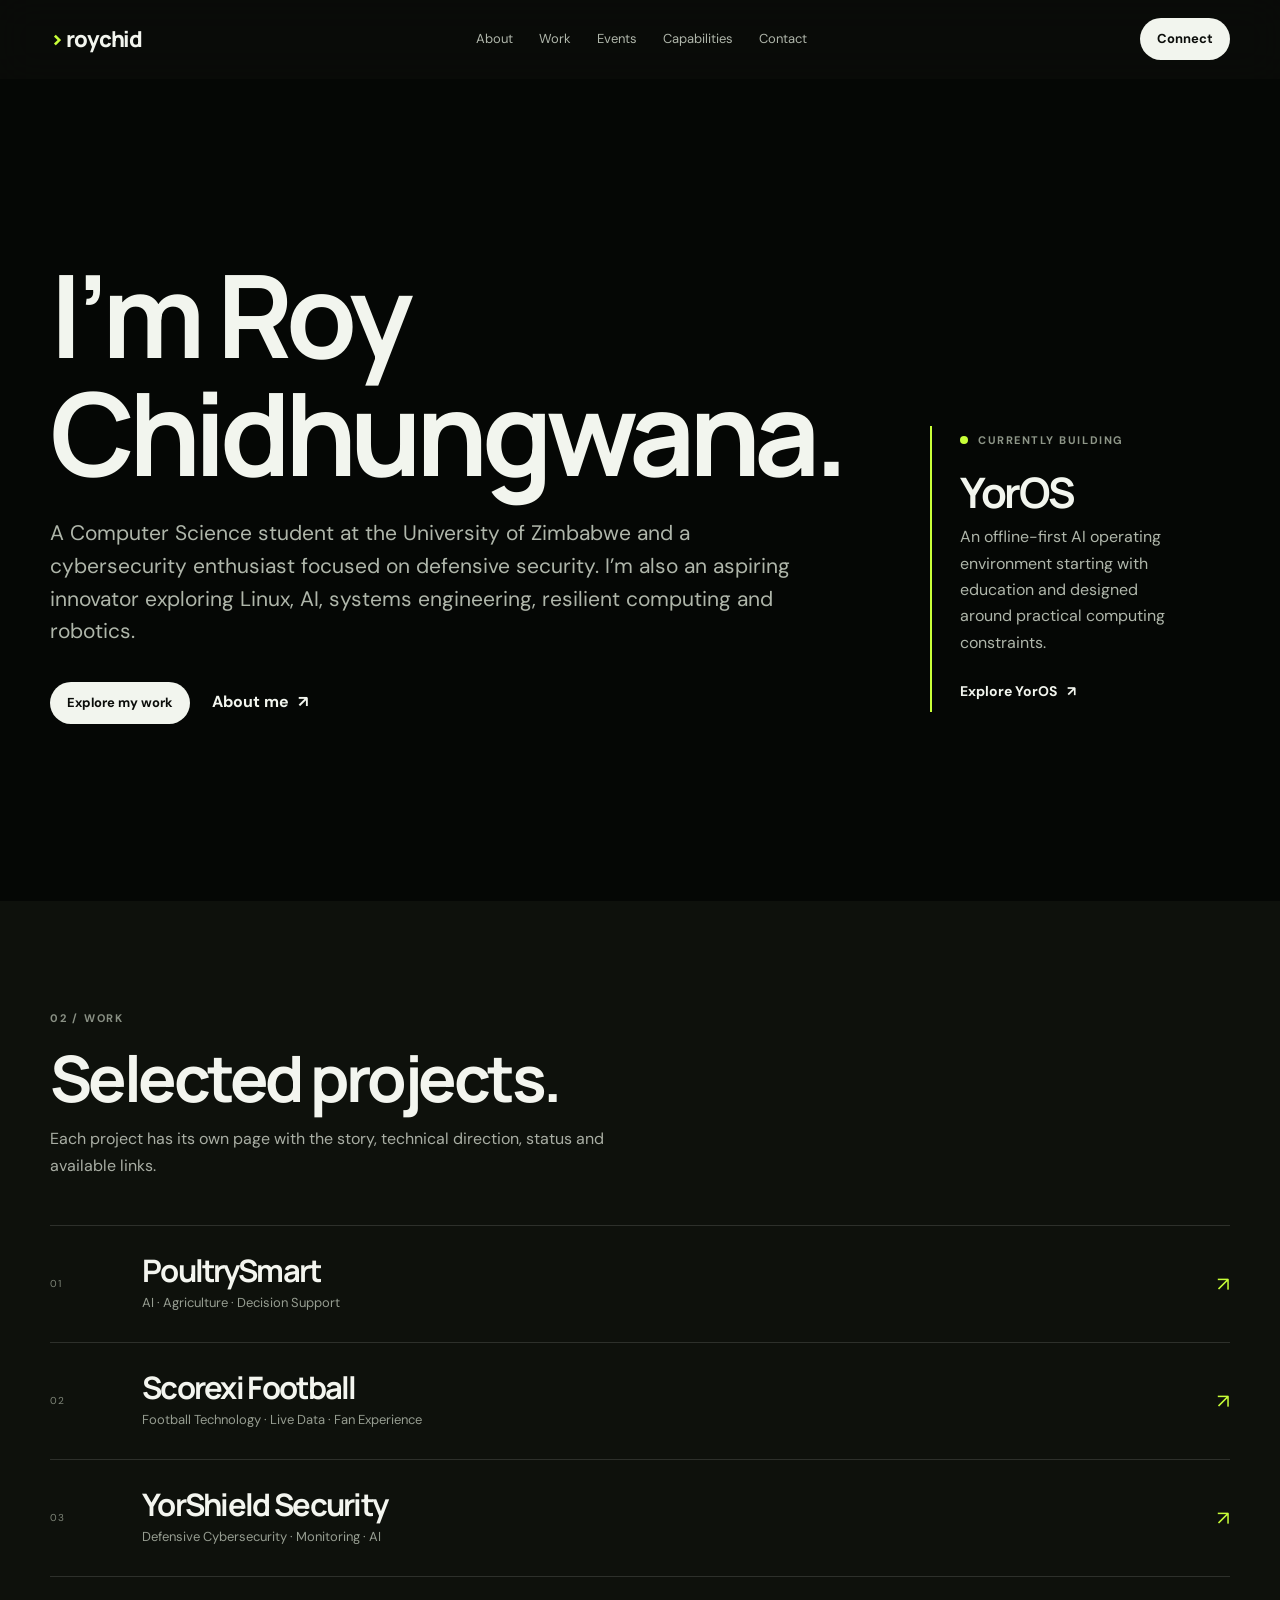
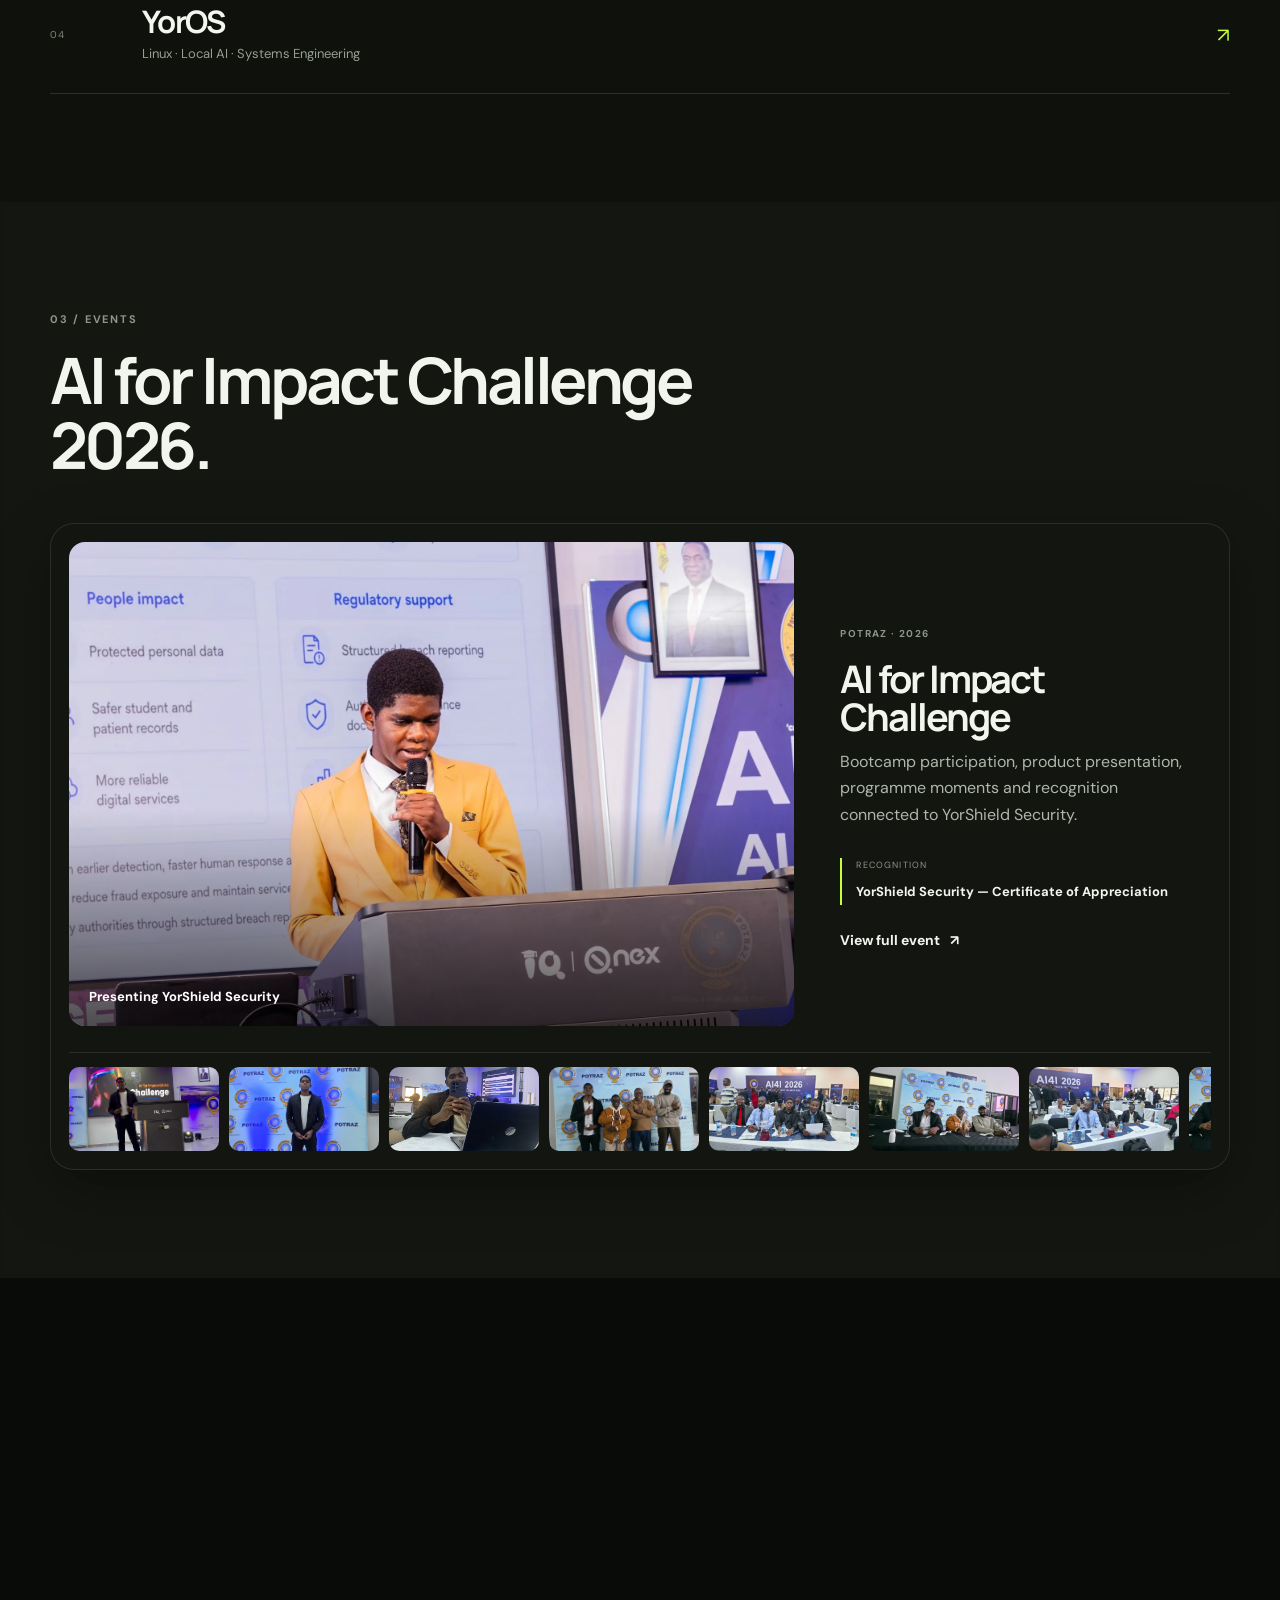
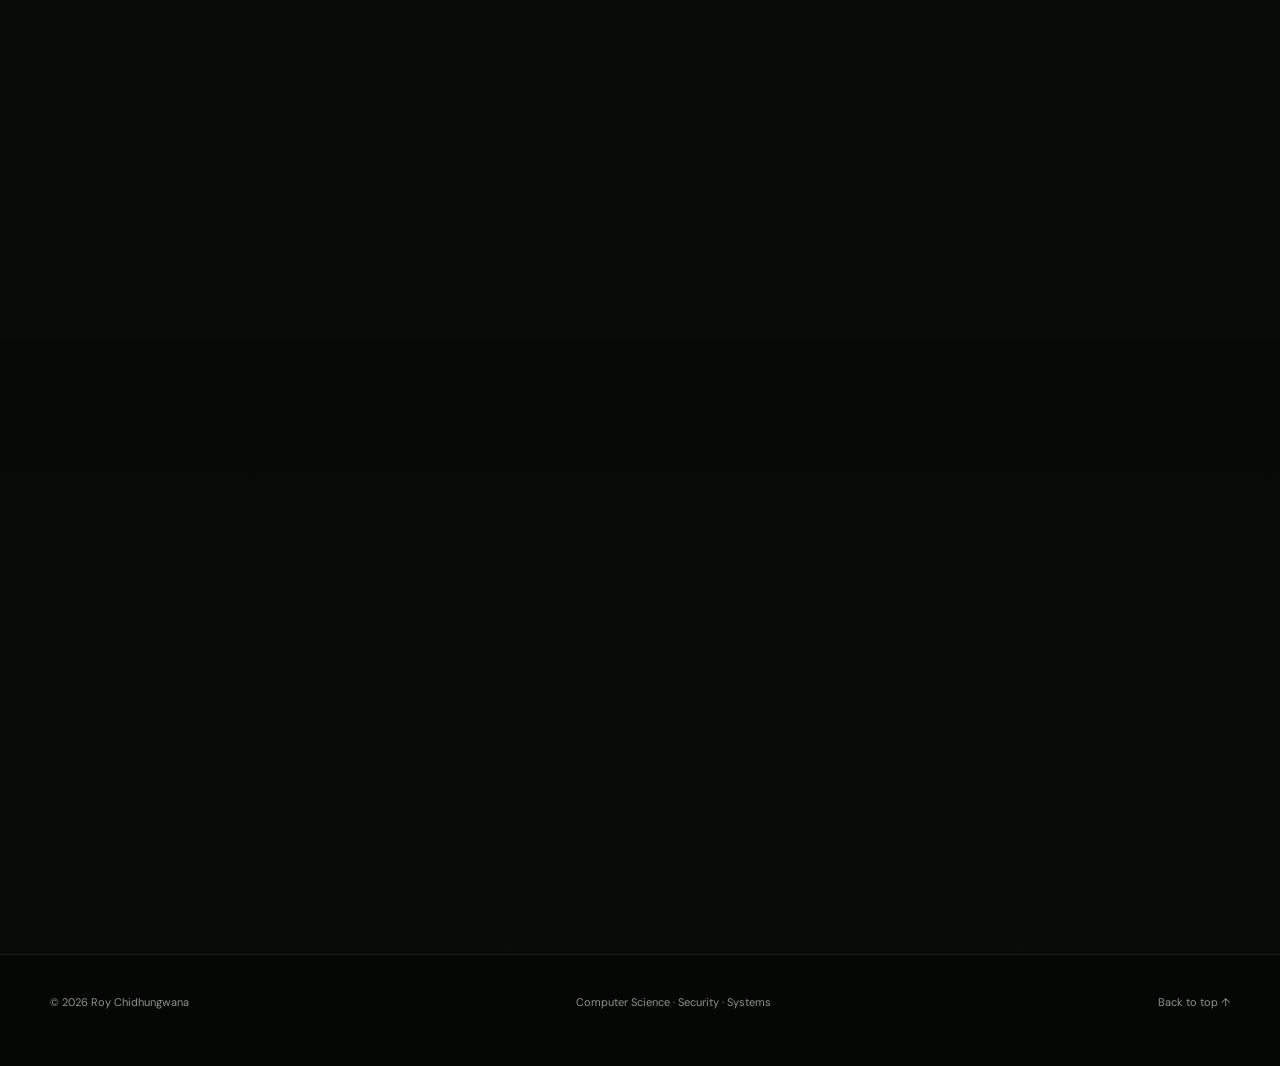
==== commit 27b9b59e: "Update meta description for portfolio" ====
--- a/index.html
+++ b/index.html
@@ -3,8 +3,22 @@
 <head>
   <meta charset="utf-8" />
   <meta name="viewport" content="width=device-width, initial-scale=1" />
-  <meta name="description" content="Roy Chidhungwana — Computer Science student at the University of Zimbabwe focused on defensive cybersecurity, Linux, AI and systems engineering." />
+  <meta name="description" content="Roy Chidhungwana — Computer Science student focused on defensive cybersecurity, Linux, AI, systems and software engineering." />
   <meta name="theme-color" content="#0b0d0a" />
+
+  <meta property="og:type" content="website" />
+  <meta property="og:title" content="Roy Chidhungwana — Portfolio" />
+  <meta property="og:description" content="Computer Science student · Cybersecurity enthusiast · Linux · AI · Systems Engineering · Resilient Computing" />
+  <meta property="og:url" content="https://portfolio.chidhungwanaroy4.workers.dev/" />
+  <meta property="og:image" content="https://portfolio.chidhungwanaroy4.workers.dev/assets/og-preview.jpg" />
+  <meta property="og:image:width" content="1200" />
+  <meta property="og:image:height" content="630" />
+  <meta property="og:image:alt" content=">roychid portfolio — Computer Science, Cybersecurity, Linux, AI and Systems Engineering" />
+
+  <meta name="twitter:card" content="summary_large_image" />
+  <meta name="twitter:title" content="Roy Chidhungwana — Portfolio" />
+  <meta name="twitter:description" content="Computer Science student · Cybersecurity enthusiast · Linux · AI · Systems Engineering · Resilient Computing" />
+  <meta name="twitter:image" content="https://portfolio.chidhungwanaroy4.workers.dev/assets/og-preview.jpg" />
   <title>Roy Chidhungwana — Computer Science · Cybersecurity · Linux · AI</title>
   <link rel="preconnect" href="https://fonts.googleapis.com">
   <link rel="preconnect" href="https://fonts.gstatic.com" crossorigin>
--- a/styles.css
+++ b/styles.css
@@ -13,9 +13,9 @@
   --max:1180px;
   --shadow:0 20px 60px rgba(0,0,0,.28);
 }
-*{box-sizing:border-box} html{scroll-behavior:smooth;background:#050705} body{margin:0;background-color:#050705;background-image:linear-gradient(rgba(5,7,5,.76),rgba(5,7,5,.88)),url("assets/site-bg-laptop-v2.webp");background-size:cover;background-position:center 22%;background-repeat:no-repeat;background-attachment:fixed;color:var(--ink);font:400 16px/1.65 "DM Sans",system-ui,sans-serif;-webkit-font-smoothing:antialiased;} body.menu-open{overflow:hidden} a{color:inherit;text-decoration:none} img{display:block;max-width:100%} p{margin:0 0 1rem} h1,h2,h3{font-family:"Manrope",system-ui,sans-serif;margin:0 0 1rem;line-height:1.02;letter-spacing:-.055em} button{font:inherit} .container{width:min(calc(100% - 48px),var(--max));margin:auto}.section-pad{padding:108px 0}.eyebrow{font-size:11px;font-weight:700;letter-spacing:.16em;text-transform:uppercase;color:var(--muted);margin-bottom:18px}.arrow-link{display:inline-flex;align-items:center;gap:10px;font-weight:700;font-size:14px}.arrow-link span{transition:transform .2s ease}.arrow-link:hover span{transform:translate(3px,-3px)}
+*{box-sizing:border-box} html{scroll-behavior:smooth;background:#050705} body{margin:0;background:#050705;color:var(--ink);font:400 16px/1.65 "DM Sans",system-ui,sans-serif;-webkit-font-smoothing:antialiased;} body.menu-open{overflow:hidden} a{color:inherit;text-decoration:none} img{display:block;max-width:100%} p{margin:0 0 1rem} h1,h2,h3{font-family:"Manrope",system-ui,sans-serif;margin:0 0 1rem;line-height:1.02;letter-spacing:-.055em} button{font:inherit} .container{width:min(calc(100% - 48px),var(--max));margin:auto}.section-pad{padding:108px 0}.eyebrow{font-size:11px;font-weight:700;letter-spacing:.16em;text-transform:uppercase;color:var(--muted);margin-bottom:18px}.arrow-link{display:inline-flex;align-items:center;gap:10px;font-weight:700;font-size:14px}.arrow-link span{transition:transform .2s ease}.arrow-link:hover span{transform:translate(3px,-3px)}
 .site-header{position:sticky;top:0;z-index:50;background:color-mix(in srgb,var(--bg) 84%,transparent);backdrop-filter:blur(18px);border-bottom:1px solid transparent;transition:.2s ease}.site-header.scrolled{border-bottom-color:var(--line)}.nav-wrap{height:78px;display:flex;align-items:center;justify-content:space-between;gap:24px}.wordmark{font:800 22px/1 "Manrope";letter-spacing:-.05em}.wordmark span{color:var(--accent);margin-right:3px}.desktop-nav{display:flex;gap:26px;font-size:13px;color:var(--ink-soft)}.desktop-nav a:hover{color:var(--ink)}.nav-tools{display:flex;align-items:center;gap:10px}.nav-cta,.button.primary{display:inline-flex;align-items:center;justify-content:center;min-height:42px;padding:0 17px;border-radius:999px;background:var(--ink);color:var(--bg);font-size:13px;font-weight:700}.menu-btn,.mobile-panel{display:none}
-.hero{min-height:calc(100vh - 78px);display:grid;align-items:center;background:radial-gradient(circle at 50% 40%,rgba(11,13,10,.08),rgba(11,13,10,.38) 72%)}.hero-layout{display:grid;grid-template-columns:1.2fr .8fr;gap:100px;align-items:end}.hero-copy h1{font-size:clamp(66px,9vw,118px);max-width:780px}.hero-lede{font-size:21px;line-height:1.55;max-width:780px;color:var(--ink-soft);margin:26px 0 34px}.hero-actions{display:flex;gap:22px;align-items:center}.button.text{display:inline-flex;align-items:center;gap:9px;font-weight:700}.building-now{border-left:2px solid var(--accent);padding:5px 0 7px 28px;margin-bottom:12px}.building-label{display:flex;align-items:center;gap:10px;font-size:11px;text-transform:uppercase;letter-spacing:.14em;color:var(--muted);font-weight:700}.pulse{width:8px;height:8px;border-radius:50%;background:var(--accent);box-shadow:0 0 0 0 rgba(186,245,42,.5);animation:pulse 1.8s infinite}@keyframes pulse{70%{box-shadow:0 0 0 11px rgba(186,245,42,0)}}.building-now h2{font-size:42px;margin:22px 0 10px}.building-now p{color:var(--ink-soft);max-width:390px;margin-bottom:22px}
+.hero{min-height:calc(100vh - 78px);display:grid;align-items:center;position:relative;isolation:isolate;background-image:linear-gradient(90deg,rgba(5,7,5,.72) 0%,rgba(5,7,5,.60) 46%,rgba(5,7,5,.74) 100%),linear-gradient(180deg,rgba(5,7,5,.10),rgba(5,7,5,.48)),url("assets/site-bg-laptop-v3.webp");background-size:cover;background-position:center center;background-repeat:no-repeat}.hero::after{content:"";position:absolute;inset:0;z-index:-1;background:radial-gradient(circle at 72% 40%,transparent 0 22%,rgba(5,7,5,.15) 52%,rgba(5,7,5,.48) 100%);pointer-events:none}.hero .container{position:relative;z-index:1}.hero-layout{display:grid;grid-template-columns:1.2fr .8fr;gap:100px;align-items:end}.hero-copy h1{font-size:clamp(66px,9vw,118px);max-width:780px}.hero-lede{font-size:21px;line-height:1.55;max-width:780px;color:var(--ink-soft);margin:26px 0 34px}.hero-actions{display:flex;gap:22px;align-items:center}.button.text{display:inline-flex;align-items:center;gap:9px;font-weight:700}.building-now{border-left:2px solid var(--accent);padding:5px 0 7px 28px;margin-bottom:12px}.building-label{display:flex;align-items:center;gap:10px;font-size:11px;text-transform:uppercase;letter-spacing:.14em;color:var(--muted);font-weight:700}.pulse{width:8px;height:8px;border-radius:50%;background:var(--accent);box-shadow:0 0 0 0 rgba(186,245,42,.5);animation:pulse 1.8s infinite}@keyframes pulse{70%{box-shadow:0 0 0 11px rgba(186,245,42,0)}}.building-now h2{font-size:42px;margin:22px 0 10px}.building-now p{color:var(--ink-soft);max-width:390px;margin-bottom:22px}
 
 .two-col{display:grid;grid-template-columns:.9fr 1.1fr;gap:90px}.section-heading h2{font-size:clamp(42px,5vw,68px);max-width:700px}.about-copy .lead{font-size:26px;line-height:1.42;color:var(--ink);margin-bottom:22px}.about-copy p:not(.lead){color:var(--ink-soft);font-size:17px;max-width:690px}.compact-heading{max-width:780px;margin-bottom:46px}.compact-heading>p:last-child{color:var(--ink-soft);max-width:610px}
 .work{background:rgba(16,19,14,.90);backdrop-filter:blur(2px);color:#f3f5ef}.work .eyebrow{color:#899084}.work .compact-heading>p:last-child{color:#a9aea4}.work-list{border-top:1px solid rgba(255,255,255,.13)}.work-row{display:grid;grid-template-columns:74px 1fr 50px;align-items:center;gap:18px;padding:29px 0;border-bottom:1px solid rgba(255,255,255,.13);transition:padding .2s ease,background .2s ease}.work-row:hover{padding-left:12px;padding-right:12px;background:rgba(255,255,255,.025)}.work-no{font-size:10px;color:#7f8679;letter-spacing:.1em}.work-row h3{font-size:31px;margin:0 0 5px;color:#f3f5ef}.work-row p{margin:0;color:#969d91;font-size:13px}.work-arrow{font-size:20px;color:var(--accent);justify-self:end}
@@ -26,9 +26,15 @@
 /* Inner pages */
 .inner-main{padding:84px 0 110px;background:linear-gradient(rgba(11,13,10,.58),rgba(11,13,10,.76))}.back-link{display:inline-flex;gap:8px;align-items:center;color:var(--ink-soft);font-size:13px;font-weight:700;margin-bottom:52px}.detail-hero{display:grid;grid-template-columns:1.15fr .85fr;gap:70px;align-items:end;padding-bottom:70px;border-bottom:1px solid var(--line)}.detail-kicker{font-size:11px;color:var(--muted);text-transform:uppercase;letter-spacing:.15em;font-weight:700;margin-bottom:18px}.detail-hero h1{font-size:clamp(58px,8vw,105px)}.detail-lede{font-size:23px;line-height:1.5;color:var(--ink-soft);max-width:780px}.detail-meta{border-left:2px solid var(--accent);padding-left:24px}.detail-meta div{padding:12px 0;border-bottom:1px solid var(--line)}.detail-meta span{display:block;font-size:9px;text-transform:uppercase;letter-spacing:.12em;color:var(--muted)}.detail-meta strong{font-size:14px}.detail-section{padding:68px 0;border-bottom:1px solid var(--line);display:grid;grid-template-columns:.72fr 1.28fr;gap:90px}.detail-section h2{font-size:32px}.detail-body{color:var(--ink-soft);font-size:17px}.detail-body p{max-width:780px}.detail-list{margin:0;padding-left:20px}.detail-list li{margin:9px 0}.project-links{display:flex;flex-wrap:wrap;gap:10px;margin-top:24px}.project-link{padding:10px 14px;border:1px solid var(--line);border-radius:999px;font-size:12px;font-weight:700}.project-link.muted{color:var(--muted);pointer-events:none}.detail-accent{background:var(--dark);color:#f3f5ef;border-radius:var(--radius);padding:34px;margin-top:30px}.detail-accent p{color:#abb0a6;margin:0}.gallery-full{display:grid;grid-template-columns:repeat(12,1fr);gap:12px;margin-top:28px}.gallery-full button{border:0;padding:0;background:none;cursor:pointer;border-radius:14px;overflow:hidden;grid-column:span 4;height:240px}.gallery-full button:first-child{grid-column:span 8;height:500px}.gallery-full img{width:100%;height:100%;object-fit:cover;transition:transform .25s ease}.gallery-full button:hover img{transform:scale(1.03)}.certificate-panel{display:grid;grid-template-columns:.9fr 1.1fr;gap:34px;align-items:center;background:var(--surface-2);border-radius:var(--radius);padding:26px;margin-top:30px}.certificate-panel button{border:0;background:none;padding:0;cursor:pointer;border-radius:16px;overflow:hidden}.certificate-panel img{width:100%;max-height:520px;object-fit:contain}.certificate-copy p{color:var(--ink-soft)}
 .lightbox{position:fixed;inset:0;background:rgba(0,0,0,.92);z-index:100;display:none;align-items:center;justify-content:center;padding:34px}.lightbox.open{display:flex}.lightbox img{max-width:min(1100px,88vw);max-height:82vh;object-fit:contain}.lightbox-close,.lightbox-prev,.lightbox-next{position:fixed;border:1px solid rgba(255,255,255,.22);background:rgba(20,20,20,.72);color:#fff;width:44px;height:44px;border-radius:50%;cursor:pointer;font-size:20px}.lightbox-close{top:22px;right:22px}.lightbox-prev{left:22px;top:50%}.lightbox-next{right:22px;top:50%}.lightbox-caption{position:fixed;left:50%;transform:translateX(-50%);bottom:16px;color:#ddd;font-size:12px;text-align:center;max-width:70vw}
-@media(max-width:900px){body{background-attachment:scroll;background-position:center top}.section-pad{padding:82px 0}.desktop-nav,.nav-cta{display:none}.menu-btn{display:block;width:38px;height:38px;border:0;background:none;position:relative}.menu-btn span{position:absolute;left:7px;right:7px;height:1px;background:var(--ink);transition:.2s}.menu-btn span:first-child{top:14px}.menu-btn span:last-child{top:22px}.menu-btn[aria-expanded="true"] span:first-child{transform:rotate(45deg);top:18px}.menu-btn[aria-expanded="true"] span:last-child{transform:rotate(-45deg);top:18px}.mobile-panel{position:fixed;inset:78px 0 auto;background:var(--bg);border-top:1px solid var(--line);border-bottom:1px solid var(--line);padding:26px 24px 34px;flex-direction:column;gap:18px;font:700 23px "Manrope"}.mobile-panel.open{display:flex}.hero{min-height:auto}.hero-layout,.two-col,.skills-grid,.contact-grid,.detail-hero,.detail-section,.certificate-panel{grid-template-columns:1fr;gap:48px}.building-now{max-width:600px}.event-card{grid-template-columns:1fr}.event-feature{min-height:310px}.event-reel{grid-column:auto}.gallery-full button,.gallery-full button:first-child{grid-column:span 6;height:260px}.detail-meta{max-width:600px}.footer-wrap{flex-wrap:wrap}}
+@media(max-width:900px){.hero{background-position:58% center}.section-pad{padding:82px 0}.desktop-nav,.nav-cta{display:none}.menu-btn{display:block;width:38px;height:38px;border:0;background:none;position:relative}.menu-btn span{position:absolute;left:7px;right:7px;height:1px;background:var(--ink);transition:.2s}.menu-btn span:first-child{top:14px}.menu-btn span:last-child{top:22px}.menu-btn[aria-expanded="true"] span:first-child{transform:rotate(45deg);top:18px}.menu-btn[aria-expanded="true"] span:last-child{transform:rotate(-45deg);top:18px}.mobile-panel{position:fixed;inset:78px 0 auto;background:var(--bg);border-top:1px solid var(--line);border-bottom:1px solid var(--line);padding:26px 24px 34px;flex-direction:column;gap:18px;font:700 23px "Manrope"}.mobile-panel.open{display:flex}.hero{min-height:auto}.hero-layout,.two-col,.skills-grid,.contact-grid,.detail-hero,.detail-section,.certificate-panel{grid-template-columns:1fr;gap:48px}.building-now{max-width:600px}.event-card{grid-template-columns:1fr}.event-feature{min-height:310px}.event-reel{grid-column:auto}.gallery-full button,.gallery-full button:first-child{grid-column:span 6;height:260px}.detail-meta{max-width:600px}.footer-wrap{flex-wrap:wrap}}
 @media(max-width:560px){.container{width:min(calc(100% - 28px),var(--max))}.section-pad{padding:68px 0}.nav-wrap{height:70px}.mobile-panel{inset:70px 0 auto}.hero-copy h1{font-size:58px}.hero-lede{font-size:18px}.hero-actions{align-items:flex-start;flex-direction:column}.about-copy .lead{font-size:22px}.work-row{grid-template-columns:44px 1fr 28px}.work-row h3{font-size:25px}.event-card{padding:12px}.event-feature{min-height:240px}.event-info{padding:14px 10px}.event-info h3{font-size:31px}.event-reel a{width:120px;height:70px}.skill-group{grid-template-columns:42px 1fr}.contact h2{font-size:47px}.footer-wrap{flex-direction:column}.inner-main{padding-top:50px}.detail-hero h1{font-size:56px}.detail-lede{font-size:19px}.detail-section{padding:52px 0}.gallery-full{grid-template-columns:1fr}.gallery-full button,.gallery-full button:first-child{grid-column:auto;height:230px}.certificate-panel{padding:18px}.lightbox{padding:16px}.lightbox-prev{left:8px}.lightbox-next{right:8px}}
 
 /* About page */
 .about-page-hero{max-width:980px;padding:28px 0 76px;border-bottom:1px solid var(--line)}.about-page-hero h1{font-size:clamp(64px,9vw,116px);margin-bottom:28px}.about-page-lede{font-size:clamp(22px,3vw,34px);line-height:1.45;color:var(--ink-soft);max-width:1000px}.desktop-nav a[aria-current="page"]{color:var(--ink)}
 @media(max-width:560px){.about-page-hero{padding-bottom:52px}.about-page-hero h1{font-size:58px}.about-page-lede{font-size:21px}}
+
+@media(max-width:560px){.hero{background-position:62% center;background-image:linear-gradient(90deg,rgba(5,7,5,.68) 0%,rgba(5,7,5,.54) 55%,rgba(5,7,5,.62) 100%),linear-gradient(180deg,rgba(5,7,5,.08),rgba(5,7,5,.42)),url("assets/site-bg-laptop-v3.webp")}}
+
+/* YorOS version engineering records */
+.version-records{display:grid;gap:18px;margin-top:30px}.version-record{background:rgba(18,22,17,.84);border:1px solid var(--line);border-radius:22px;padding:28px;box-shadow:0 22px 60px rgba(0,0,0,.16)}.version-record-top{display:flex;align-items:flex-start;justify-content:space-between;gap:22px;margin-bottom:18px}.version-label{display:block;color:var(--accent);font:700 11px "Manrope";letter-spacing:.14em;text-transform:uppercase;margin-bottom:6px}.version-record h3{font-size:28px;margin:0}.version-status{flex:0 0 auto;border:1px solid var(--line);border-radius:999px;padding:7px 10px;font-size:10px;font-weight:800;letter-spacing:.06em;text-transform:uppercase}.version-status.verified{color:var(--accent);background:rgba(200,255,56,.07);border-color:rgba(200,255,56,.22)}.version-status.pending{color:#e5d497;background:rgba(229,212,151,.06);border-color:rgba(229,212,151,.18)}.version-record>p{color:var(--ink-soft);font-size:15px;margin-bottom:17px;max-width:none}.version-record code{font-size:.9em;color:#e9eee5;background:rgba(255,255,255,.055);border:1px solid rgba(255,255,255,.06);padding:2px 5px;border-radius:5px}.version-points{list-style:none;margin:0 0 24px;padding:0;display:grid;grid-template-columns:1fr 1fr;gap:8px 20px}.version-points li{position:relative;padding-left:16px;color:var(--muted);font-size:13px}.version-points li:before{content:"";position:absolute;left:0;top:.72em;width:5px;height:5px;border-radius:50%;background:var(--accent)}.version-doc-link{display:inline-flex;align-items:center;gap:9px;color:#f4f6f1;font-size:13px;font-weight:800;border-bottom:1px solid rgba(200,255,56,.35);padding-bottom:4px}.version-doc-link span{color:var(--accent)}.version-doc-link:hover{color:var(--accent)}.version-note{margin-top:18px;padding:18px 20px;border-left:2px solid var(--accent);background:rgba(200,255,56,.035);color:var(--muted);font-size:13px}.version-note strong{color:var(--ink)}
+@media(max-width:700px){.version-record{padding:21px}.version-record-top{display:block}.version-status{display:inline-flex;margin-top:13px}.version-points{grid-template-columns:1fr}.version-record h3{font-size:24px}}
